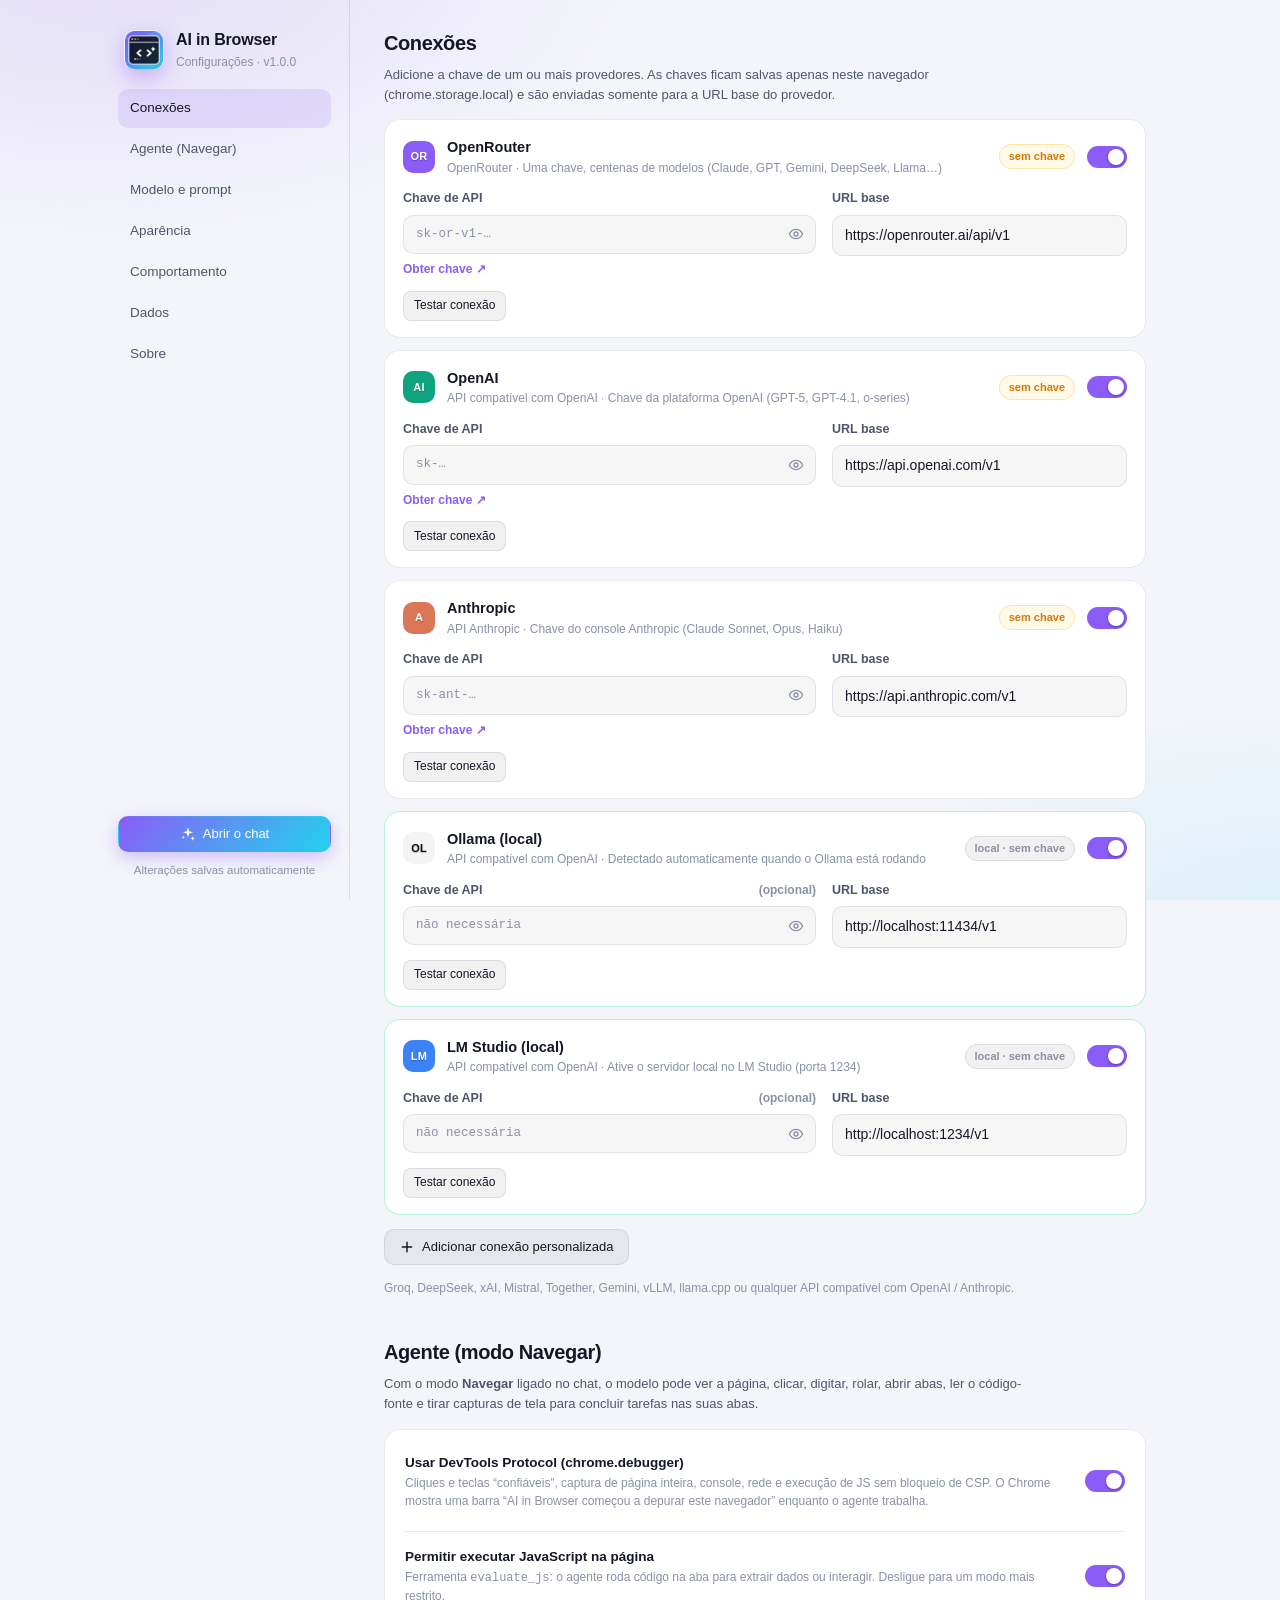
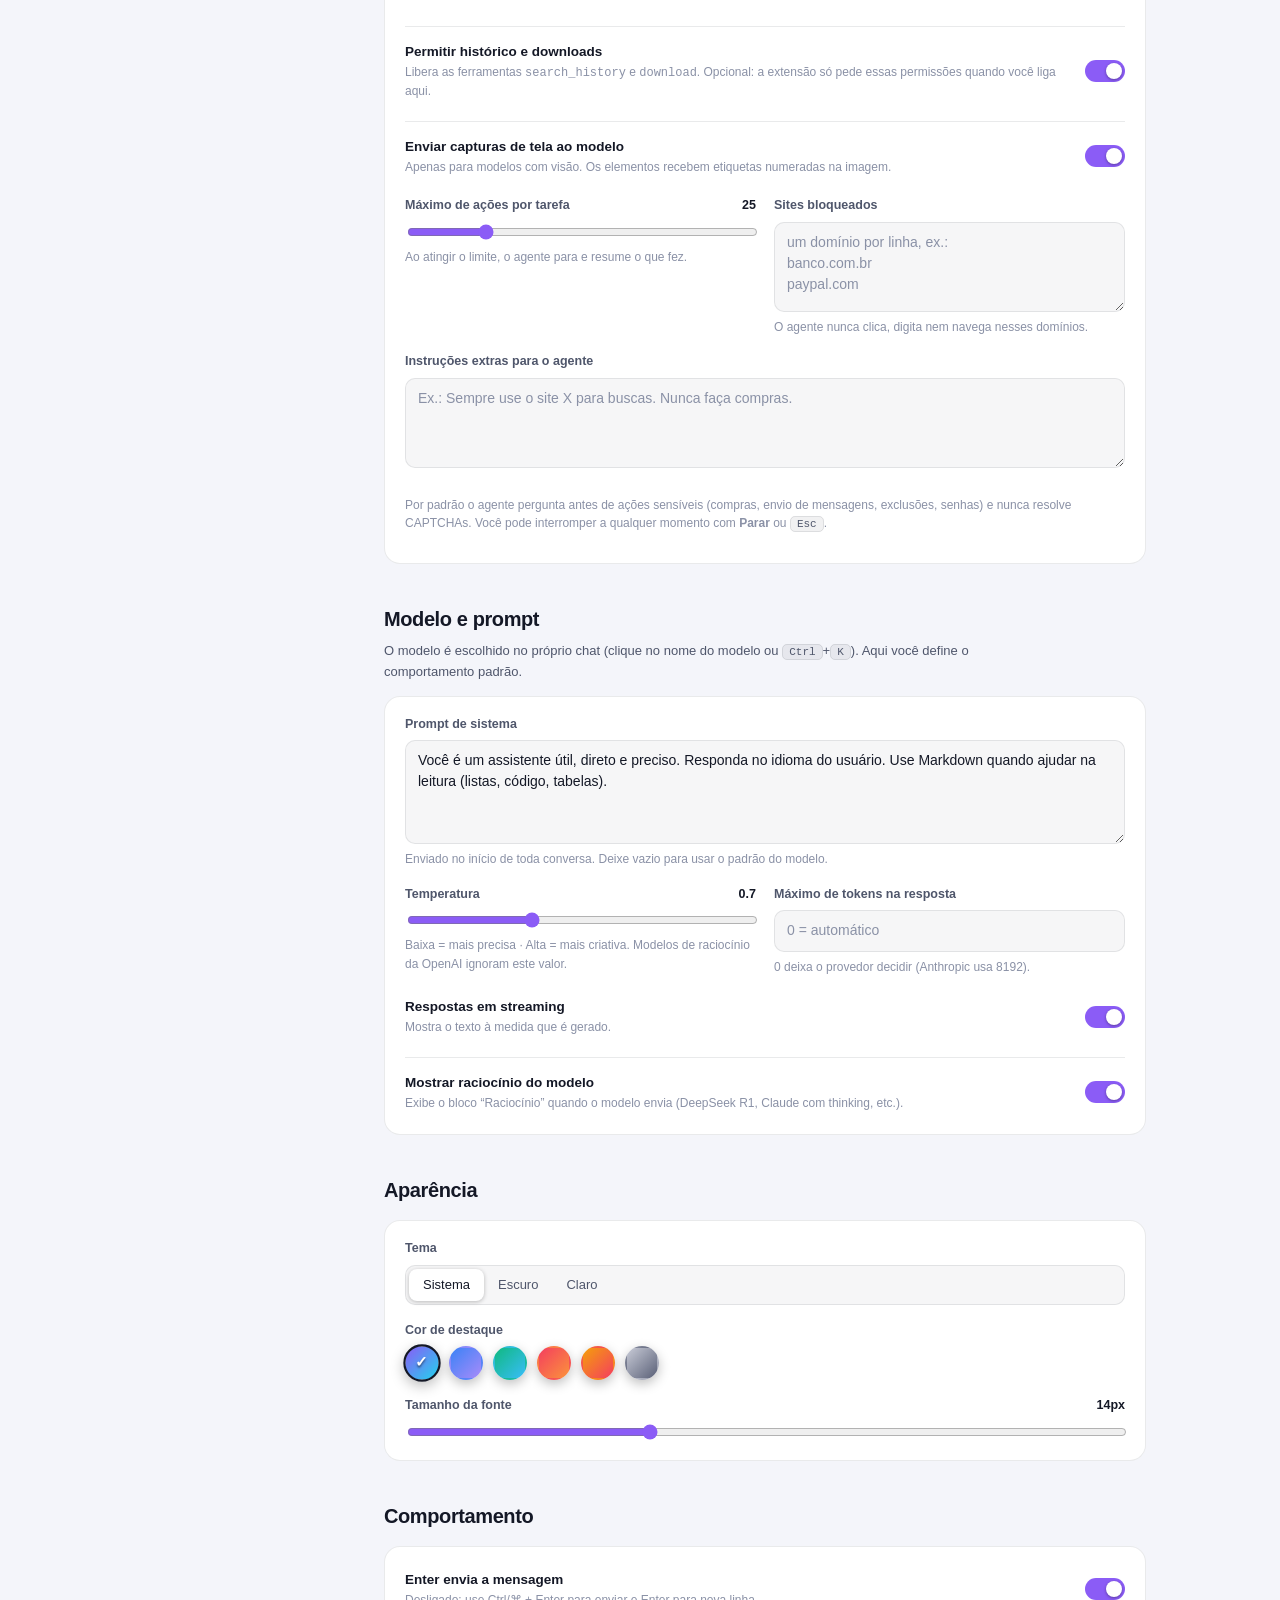
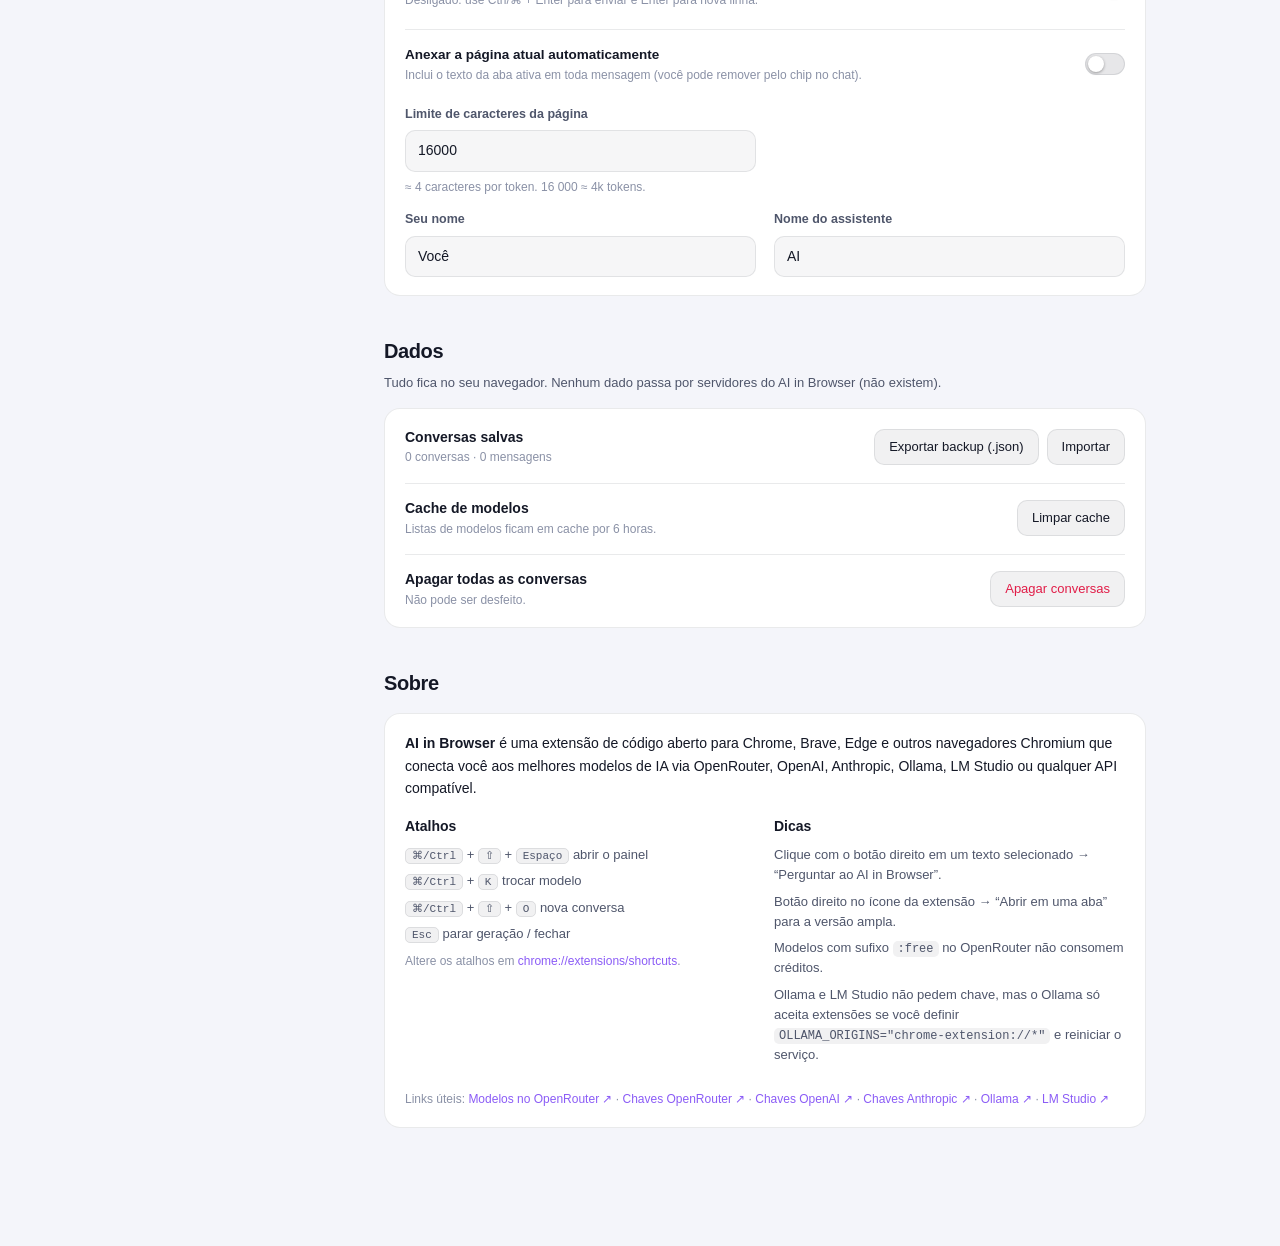
==== options.html @ 96370588 "fix: explicar o 403 de origem do Ollama em vez de culpar a chave de API O Ollama responde 403 a requ" ====
<!doctype html>
<html lang="pt-BR" data-accent="violet">
<head>
  <meta charset="utf-8">
  <meta name="viewport" content="width=device-width, initial-scale=1">
  <title>AI in Browser — Configurações</title>
  <link rel="icon" href="icons/icon32.png">
  <link rel="stylesheet" href="common.css">
  <link rel="stylesheet" href="options.css">
</head>
<body>
  <div class="bg-glow"></div>

  <svg width="0" height="0" style="position:absolute" aria-hidden="true">
    <symbol id="i-eye" viewBox="0 0 24 24" fill="none" stroke="currentColor" stroke-width="2" stroke-linecap="round" stroke-linejoin="round"><path d="M2 12s3.5-7 10-7 10 7 10 7-3.5 7-10 7S2 12 2 12z"/><circle cx="12" cy="12" r="3"/></symbol>
    <symbol id="i-eye-off" viewBox="0 0 24 24" fill="none" stroke="currentColor" stroke-width="2" stroke-linecap="round" stroke-linejoin="round"><path d="M3 3l18 18M10.6 10.6a2 2 0 0 0 2.8 2.8M9.9 4.2A10.5 10.5 0 0 1 12 4c6.5 0 10 8 10 8a17 17 0 0 1-3.2 4.3M6.6 6.6C3.8 8.6 2 12 2 12s3.5 8 10 8c1.6 0 3-.3 4.3-.9"/></symbol>
    <symbol id="i-plus" viewBox="0 0 24 24" fill="none" stroke="currentColor" stroke-width="2.2" stroke-linecap="round"><path d="M12 5v14M5 12h14"/></symbol>
    <symbol id="i-trash" viewBox="0 0 24 24" fill="none" stroke="currentColor" stroke-width="2" stroke-linecap="round" stroke-linejoin="round"><path d="M3 6h18M8 6V4h8v2M6 6l1 14h10l1-14"/></symbol>
    <symbol id="i-check" viewBox="0 0 24 24" fill="none" stroke="currentColor" stroke-width="2.6" stroke-linecap="round" stroke-linejoin="round"><path d="m5 12 5 5L20 7"/></symbol>
    <symbol id="i-external" viewBox="0 0 24 24" fill="none" stroke="currentColor" stroke-width="2" stroke-linecap="round" stroke-linejoin="round"><path d="M14 4h6v6M20 4l-9 9"/><path d="M19 14v5a1 1 0 0 1-1 1H5a1 1 0 0 1-1-1V6a1 1 0 0 1 1-1h5"/></symbol>
    <symbol id="i-sparkle" viewBox="0 0 24 24" fill="currentColor"><path d="M12 2l1.8 5.7L19.5 9.5l-5.7 1.8L12 17l-1.8-5.7L4.5 9.5l5.7-1.8zM19 15l.9 2.6 2.6.9-2.6.9L19 22l-.9-2.6-2.6-.9 2.6-.9zM5 14l.7 2 2 .7-2 .7L5 19.5l-.7-2-2-.7 2-.7z"/></symbol>
  </svg>

  <div class="page">
    <aside class="nav">
      <div class="nav-brand">
        <img src="icons/icon48.png" alt="" class="nav-logo">
        <div>
          <div class="nav-title">AI in Browser</div>
          <div class="nav-sub">Configurações · <span id="version">v1.0.0</span></div>
        </div>
      </div>
      <nav>
        <a href="#connections" class="nav-link active">Conexões</a>
        <a href="#agent" class="nav-link">Agente (Navegar)</a>
        <a href="#model" class="nav-link">Modelo e prompt</a>
        <a href="#appearance" class="nav-link">Aparência</a>
        <a href="#behavior" class="nav-link">Comportamento</a>
        <a href="#data" class="nav-link">Dados</a>
        <a href="#about" class="nav-link">Sobre</a>
      </nav>
      <div class="nav-foot">
        <button id="open-chat" class="btn primary block"><svg><use href="#i-sparkle"/></svg> Abrir o chat</button>
        <div id="save-state" class="save-state">Alterações salvas automaticamente</div>
      </div>
    </aside>

    <main class="content">

      <!-- ===== Conexões ===== -->
      <section id="connections" class="section">
        <div class="section-head">
          <h2>Conexões</h2>
          <p class="muted">Adicione a chave de um ou mais provedores. As chaves ficam salvas apenas neste navegador (chrome.storage.local) e são enviadas somente para a URL base do provedor.</p>
        </div>
        <div id="conn-list" class="conn-list"></div>
        <div class="add-row">
          <button id="add-conn" class="btn"><svg><use href="#i-plus"/></svg> Adicionar conexão personalizada</button>
          <span class="tiny">Groq, DeepSeek, xAI, Mistral, Together, Gemini, vLLM, llama.cpp ou qualquer API compatível com OpenAI / Anthropic.</span>
        </div>

        <div id="add-form" class="card add-form hidden">
          <div class="card-head"><b>Nova conexão</b></div>
          <div class="grid2">
            <label class="field">
              <span>Preset</span>
              <select id="add-preset" class="input"></select>
            </label>
            <label class="field">
              <span>Nome</span>
              <input id="add-name" class="input" placeholder="Ex.: Groq">
            </label>
            <label class="field">
              <span>Formato da API</span>
              <select id="add-type" class="input"></select>
            </label>
            <label class="field">
              <span>URL base</span>
              <input id="add-url" class="input" placeholder="https://api.exemplo.com/v1">
            </label>
            <label class="field span2">
              <span>Chave de API (opcional para servidores locais)</span>
              <input id="add-key" class="input" type="password" placeholder="sk-…" autocomplete="off">
            </label>
          </div>
          <div class="row-end">
            <button id="add-cancel" class="btn ghost">Cancelar</button>
            <button id="add-save" class="btn primary">Adicionar</button>
          </div>
        </div>
      </section>

      <!-- ===== Agente ===== -->
      <section id="agent" class="section">
        <div class="section-head">
          <h2>Agente (modo Navegar)</h2>
          <p class="muted">Com o modo <b>Navegar</b> ligado no chat, o modelo pode ver a página, clicar, digitar, rolar, abrir abas, ler o código-fonte e tirar capturas de tela para concluir tarefas nas suas abas.</p>
        </div>
        <div class="card">
          <div class="toggle-row">
            <div><b>Usar DevTools Protocol (chrome.debugger)</b><div class="tiny">Cliques e teclas “confiáveis”, captura de página inteira, console, rede e execução de JS sem bloqueio de CSP. O Chrome mostra uma barra “AI in Browser começou a depurar este navegador” enquanto o agente trabalha.</div></div>
            <label class="switch"><input id="agent-debugger" type="checkbox"><span class="track"></span></label>
          </div>
          <div class="toggle-row">
            <div><b>Permitir executar JavaScript na página</b><div class="tiny">Ferramenta <code>evaluate_js</code>: o agente roda código na aba para extrair dados ou interagir. Desligue para um modo mais restrito.</div></div>
            <label class="switch"><input id="agent-js" type="checkbox"><span class="track"></span></label>
          </div>
          <div class="toggle-row">
            <div><b>Permitir histórico e downloads</b><div class="tiny">Libera as ferramentas <code>search_history</code> e <code>download</code>. Opcional: a extensão só pede essas permissões quando você liga aqui.</div></div>
            <label class="switch"><input id="agent-extra" type="checkbox"><span class="track"></span></label>
          </div>
          <div class="toggle-row">
            <div><b>Enviar capturas de tela ao modelo</b><div class="tiny">Apenas para modelos com visão. Os elementos recebem etiquetas numeradas na imagem.</div></div>
            <label class="switch"><input id="agent-screenshots" type="checkbox"><span class="track"></span></label>
          </div>
          <div class="grid2">
            <label class="field">
              <span>Máximo de ações por tarefa <b id="steps-val">25</b></span>
              <input id="agent-steps" type="range" min="5" max="100" step="5" value="25">
              <em class="tiny">Ao atingir o limite, o agente para e resume o que fez.</em>
            </label>
            <label class="field">
              <span>Sites bloqueados</span>
              <textarea id="agent-blocked" class="textarea" rows="3" placeholder="um domínio por linha, ex.:&#10;banco.com.br&#10;paypal.com"></textarea>
              <em class="tiny">O agente nunca clica, digita nem navega nesses domínios.</em>
            </label>
          </div>
          <label class="field">
            <span>Instruções extras para o agente</span>
            <textarea id="agent-prompt" class="textarea" rows="3" placeholder="Ex.: Sempre use o site X para buscas. Nunca faça compras."></textarea>
          </label>
          <p class="tiny">Por padrão o agente pergunta antes de ações sensíveis (compras, envio de mensagens, exclusões, senhas) e nunca resolve CAPTCHAs. Você pode interromper a qualquer momento com <b>Parar</b> ou <span class="kbd">Esc</span>.</p>
        </div>
      </section>

      <!-- ===== Modelo e prompt ===== -->
      <section id="model" class="section">
        <div class="section-head">
          <h2>Modelo e prompt</h2>
          <p class="muted">O modelo é escolhido no próprio chat (clique no nome do modelo ou <span class="kbd">Ctrl</span>+<span class="kbd">K</span>). Aqui você define o comportamento padrão.</p>
        </div>
        <div class="card">
          <label class="field">
            <span>Prompt de sistema</span>
            <textarea id="system-prompt" class="textarea" rows="4" placeholder="Instruções gerais para o assistente…"></textarea>
            <em class="tiny">Enviado no início de toda conversa. Deixe vazio para usar o padrão do modelo.</em>
          </label>
          <div class="grid2">
            <label class="field">
              <span>Temperatura <b id="temp-val">0.7</b></span>
              <input id="temperature" type="range" min="0" max="2" step="0.05" value="0.7">
              <em class="tiny">Baixa = mais precisa · Alta = mais criativa. Modelos de raciocínio da OpenAI ignoram este valor.</em>
            </label>
            <label class="field">
              <span>Máximo de tokens na resposta</span>
              <input id="max-tokens" class="input" type="number" min="0" step="256" placeholder="0 = automático">
              <em class="tiny">0 deixa o provedor decidir (Anthropic usa 8192).</em>
            </label>
          </div>
          <div class="toggle-row">
            <div><b>Respostas em streaming</b><div class="tiny">Mostra o texto à medida que é gerado.</div></div>
            <label class="switch"><input id="streaming" type="checkbox"><span class="track"></span></label>
          </div>
          <div class="toggle-row">
            <div><b>Mostrar raciocínio do modelo</b><div class="tiny">Exibe o bloco “Raciocínio” quando o modelo envia (DeepSeek R1, Claude com thinking, etc.).</div></div>
            <label class="switch"><input id="show-reasoning" type="checkbox"><span class="track"></span></label>
          </div>
        </div>
      </section>

      <!-- ===== Aparência ===== -->
      <section id="appearance" class="section">
        <div class="section-head"><h2>Aparência</h2></div>
        <div class="card">
          <div class="field">
            <span>Tema</span>
            <div class="segmented" id="theme-seg">
              <button data-theme="system">Sistema</button>
              <button data-theme="dark">Escuro</button>
              <button data-theme="light">Claro</button>
            </div>
          </div>
          <div class="field">
            <span>Cor de destaque</span>
            <div class="swatches" id="accent-swatches">
              <button data-accent="violet" title="Violeta" style="--sw1:#8b5cf6;--sw2:#22d3ee"></button>
              <button data-accent="blue" title="Azul" style="--sw1:#3b82f6;--sw2:#a78bfa"></button>
              <button data-accent="emerald" title="Esmeralda" style="--sw1:#10b981;--sw2:#38bdf8"></button>
              <button data-accent="rose" title="Rosa" style="--sw1:#f43f5e;--sw2:#fb923c"></button>
              <button data-accent="amber" title="Âmbar" style="--sw1:#f59e0b;--sw2:#f43f5e"></button>
              <button data-accent="mono" title="Mono" style="--sw1:#c7cad6;--sw2:#5b6178"></button>
            </div>
          </div>
          <label class="field">
            <span>Tamanho da fonte <b id="fs-val">14px</b></span>
            <input id="font-size" type="range" min="12" max="18" step="1" value="14">
          </label>
        </div>
      </section>

      <!-- ===== Comportamento ===== -->
      <section id="behavior" class="section">
        <div class="section-head"><h2>Comportamento</h2></div>
        <div class="card">
          <div class="toggle-row">
            <div><b>Enter envia a mensagem</b><div class="tiny">Desligado: use Ctrl/⌘ + Enter para enviar e Enter para nova linha.</div></div>
            <label class="switch"><input id="send-on-enter" type="checkbox"><span class="track"></span></label>
          </div>
          <div class="toggle-row">
            <div><b>Anexar a página atual automaticamente</b><div class="tiny">Inclui o texto da aba ativa em toda mensagem (você pode remover pelo chip no chat).</div></div>
            <label class="switch"><input id="page-default" type="checkbox"><span class="track"></span></label>
          </div>
          <div class="grid2">
            <label class="field">
              <span>Limite de caracteres da página</span>
              <input id="page-chars" class="input" type="number" min="2000" max="200000" step="1000">
              <em class="tiny">≈ 4 caracteres por token. 16 000 ≈ 4k tokens.</em>
            </label>
            <div></div>
            <label class="field">
              <span>Seu nome</span>
              <input id="user-name" class="input" placeholder="Você">
            </label>
            <label class="field">
              <span>Nome do assistente</span>
              <input id="assistant-name" class="input" placeholder="AI">
            </label>
          </div>
        </div>
      </section>

      <!-- ===== Dados ===== -->
      <section id="data" class="section">
        <div class="section-head"><h2>Dados</h2><p class="muted">Tudo fica no seu navegador. Nenhum dado passa por servidores do AI in Browser (não existem).</p></div>
        <div class="card">
          <div class="data-row">
            <div><b>Conversas salvas</b><div class="tiny" id="chat-count">—</div></div>
            <div class="row-end">
              <button id="export-all" class="btn">Exportar backup (.json)</button>
              <button id="import-all" class="btn">Importar</button>
              <input id="import-file" type="file" accept="application/json" class="hidden">
            </div>
          </div>
          <div class="data-row">
            <div><b>Cache de modelos</b><div class="tiny">Listas de modelos ficam em cache por 6 horas.</div></div>
            <button id="clear-cache" class="btn">Limpar cache</button>
          </div>
          <div class="data-row">
            <div><b>Apagar todas as conversas</b><div class="tiny">Não pode ser desfeito.</div></div>
            <button id="clear-chats" class="btn danger">Apagar conversas</button>
          </div>
        </div>
      </section>

      <!-- ===== Sobre ===== -->
      <section id="about" class="section">
        <div class="section-head"><h2>Sobre</h2></div>
        <div class="card about">
          <p><b>AI in Browser</b> é uma extensão de código aberto para Chrome, Brave, Edge e outros navegadores Chromium que conecta você aos melhores modelos de IA via OpenRouter, OpenAI, Anthropic, Ollama, LM Studio ou qualquer API compatível.</p>
          <div class="grid2">
            <div>
              <b>Atalhos</b>
              <ul class="shortcuts">
                <li><span class="kbd">⌘/Ctrl</span> + <span class="kbd">⇧</span> + <span class="kbd">Espaço</span> abrir o painel</li>
                <li><span class="kbd">⌘/Ctrl</span> + <span class="kbd">K</span> trocar modelo</li>
                <li><span class="kbd">⌘/Ctrl</span> + <span class="kbd">⇧</span> + <span class="kbd">O</span> nova conversa</li>
                <li><span class="kbd">Esc</span> parar geração / fechar</li>
              </ul>
              <p class="tiny">Altere os atalhos em <a href="#" id="shortcuts-link">chrome://extensions/shortcuts</a>.</p>
            </div>
            <div>
              <b>Dicas</b>
              <ul class="shortcuts">
                <li>Clique com o botão direito em um texto selecionado → “Perguntar ao AI in Browser”.</li>
                <li>Botão direito no ícone da extensão → “Abrir em uma aba” para a versão ampla.</li>
                <li>Modelos com sufixo <code>:free</code> no OpenRouter não consomem créditos.</li>
                <li>Ollama e LM Studio não pedem chave, mas o Ollama só aceita extensões se você definir <code>OLLAMA_ORIGINS="chrome-extension://*"</code> e reiniciar o serviço.</li>
              </ul>
            </div>
          </div>
          <p class="tiny">Links úteis: <a href="https://openrouter.ai/models" target="_blank" rel="noopener">Modelos no OpenRouter ↗</a> · <a href="https://openrouter.ai/keys" target="_blank" rel="noopener">Chaves OpenRouter ↗</a> · <a href="https://platform.openai.com/api-keys" target="_blank" rel="noopener">Chaves OpenAI ↗</a> · <a href="https://console.anthropic.com/settings/keys" target="_blank" rel="noopener">Chaves Anthropic ↗</a> · <a href="https://ollama.com" target="_blank" rel="noopener">Ollama ↗</a> · <a href="https://lmstudio.ai" target="_blank" rel="noopener">LM Studio ↗</a></p>
        </div>
      </section>
    </main>
  </div>

  <div id="toast" class="toast hidden"></div>
  <script type="module" src="options.js"></script>
</body>
</html>
---- common.css ----
/* AI in Browser — tokens de design e base compartilhada */

:root {
  --font: -apple-system, BlinkMacSystemFont, "Inter", "Segoe UI", Roboto, Helvetica, Arial, sans-serif;
  --mono: ui-monospace, "SF Mono", SFMono-Regular, Menlo, Consolas, "Liberation Mono", monospace;
  --fs: 14px;
  --radius: 14px;
  --radius-sm: 9px;
  --ease: cubic-bezier(.2, .8, .2, 1);

  /* acento (sobrescrito por [data-accent]) */
  --accent: #8b5cf6;
  --accent-2: #22d3ee;
  --accent-rgb: 139, 92, 246;
  --accent-2-rgb: 34, 211, 238;
  --accent-grad: linear-gradient(135deg, var(--accent), var(--accent-2));

  /* tema escuro (padrão) */
  --bg: #0b0d14;
  --bg-2: #10131c;
  --bg-3: #161a26;
  --surface: rgba(255, 255, 255, 0.04);
  --surface-2: rgba(255, 255, 255, 0.07);
  --surface-3: rgba(255, 255, 255, 0.11);
  --border: rgba(255, 255, 255, 0.08);
  --border-2: rgba(255, 255, 255, 0.15);
  --text: #e9ebf3;
  --text-2: #a6abbd;
  --text-3: #6d7389;
  --danger: #fb7185;
  --danger-rgb: 251, 113, 133;
  --success: #34d399;
  --warning: #fbbf24;
  --shadow: 0 12px 40px rgba(0, 0, 0, 0.5), 0 1px 0 rgba(255, 255, 255, 0.04) inset;
  --shadow-sm: 0 4px 16px rgba(0, 0, 0, 0.35);
  --glow-1: rgba(var(--accent-rgb), 0.22);
  --glow-2: rgba(var(--accent-2-rgb), 0.14);
  --code-bg: #0a0c12;
  --user-bubble: linear-gradient(135deg, rgba(var(--accent-rgb), 0.30), rgba(var(--accent-2-rgb), 0.16));
  --user-bubble-border: rgba(var(--accent-rgb), 0.35);
  --scroll: rgba(255, 255, 255, 0.14);
  color-scheme: dark;
}

[data-theme="light"] {
  --bg: #f4f5fa;
  --bg-2: #ffffff;
  --bg-3: #eef0f6;
  --surface: rgba(20, 24, 40, 0.035);
  --surface-2: rgba(20, 24, 40, 0.06);
  --surface-3: rgba(20, 24, 40, 0.10);
  --border: rgba(20, 24, 40, 0.09);
  --border-2: rgba(20, 24, 40, 0.16);
  --text: #141826;
  --text-2: #4f566b;
  --text-3: #8a91a6;
  --danger: #e11d48;
  --danger-rgb: 225, 29, 72;
  --success: #059669;
  --warning: #d97706;
  --shadow: 0 12px 40px rgba(20, 24, 40, 0.14);
  --shadow-sm: 0 4px 16px rgba(20, 24, 40, 0.10);
  --glow-1: rgba(var(--accent-rgb), 0.16);
  --glow-2: rgba(var(--accent-2-rgb), 0.12);
  --code-bg: #1a1d2b;
  --user-bubble: linear-gradient(135deg, rgba(var(--accent-rgb), 0.16), rgba(var(--accent-2-rgb), 0.10));
  --user-bubble-border: rgba(var(--accent-rgb), 0.28);
  --scroll: rgba(20, 24, 40, 0.18);
  color-scheme: light;
}

[data-accent="violet"] { --accent: #8b5cf6; --accent-2: #22d3ee; --accent-rgb: 139, 92, 246; --accent-2-rgb: 34, 211, 238; }
[data-accent="blue"] { --accent: #3b82f6; --accent-2: #a78bfa; --accent-rgb: 59, 130, 246; --accent-2-rgb: 167, 139, 250; }
[data-accent="emerald"] { --accent: #10b981; --accent-2: #38bdf8; --accent-rgb: 16, 185, 129; --accent-2-rgb: 56, 189, 248; }
[data-accent="rose"] { --accent: #f43f5e; --accent-2: #fb923c; --accent-rgb: 244, 63, 94; --accent-2-rgb: 251, 146, 60; }
[data-accent="amber"] { --accent: #f59e0b; --accent-2: #f43f5e; --accent-rgb: 245, 158, 11; --accent-2-rgb: 244, 63, 94; }
[data-accent="mono"] { --accent: #c7cad6; --accent-2: #8b90a5; --accent-rgb: 199, 202, 214; --accent-2-rgb: 139, 144, 165; }
[data-theme="light"][data-accent="mono"] { --accent: #2b3044; --accent-2: #5b6178; --accent-rgb: 43, 48, 68; --accent-2-rgb: 91, 97, 120; }

*, *::before, *::after { box-sizing: border-box; }

html, body {
  margin: 0;
  padding: 0;
  height: 100%;
}

body {
  font-family: var(--font);
  font-size: var(--fs);
  line-height: 1.55;
  color: var(--text);
  background: var(--bg);
  -webkit-font-smoothing: antialiased;
  text-rendering: optimizeLegibility;
  overflow: hidden;
}

/* fundo com brilho suave */
.bg-glow {
  position: fixed;
  inset: 0;
  pointer-events: none;
  z-index: 0;
  background:
    radial-gradient(60% 45% at 8% -5%, var(--glow-1), transparent 70%),
    radial-gradient(50% 40% at 100% 105%, var(--glow-2), transparent 70%);
}

a { color: var(--accent); text-decoration: none; }
a:hover { text-decoration: underline; }

button, input, textarea, select {
  font: inherit;
  color: inherit;
}

button { cursor: pointer; border: 0; background: none; padding: 0; }
button:disabled { cursor: not-allowed; opacity: .55; }

:focus-visible { outline: 2px solid rgba(var(--accent-rgb), .7); outline-offset: 2px; border-radius: 6px; }

::selection { background: rgba(var(--accent-rgb), .35); }

/* scrollbars */
* { scrollbar-width: thin; scrollbar-color: var(--scroll) transparent; }
*::-webkit-scrollbar { width: 8px; height: 8px; }
*::-webkit-scrollbar-thumb { background: var(--scroll); border-radius: 8px; border: 2px solid transparent; background-clip: padding-box; }
*::-webkit-scrollbar-track { background: transparent; }

/* ---- componentes básicos ---- */

.btn {
  display: inline-flex;
  align-items: center;
  justify-content: center;
  gap: 7px;
  height: 36px;
  padding: 0 14px;
  border-radius: 10px;
  background: var(--surface-2);
  border: 1px solid var(--border);
  color: var(--text);
  font-weight: 500;
  font-size: 13px;
  transition: background .15s var(--ease), border-color .15s, transform .1s;
  white-space: nowrap;
}
.btn:hover { background: var(--surface-3); border-color: var(--border-2); }
.btn:active { transform: translateY(1px); }
.btn.primary {
  background: var(--accent-grad);
  border-color: transparent;
  color: #fff;
  box-shadow: 0 6px 18px rgba(var(--accent-rgb), .35);
}
.btn.primary:hover { filter: brightness(1.08); }
.btn.danger { color: var(--danger); }
.btn.danger:hover { background: rgba(var(--danger-rgb), .12); border-color: rgba(var(--danger-rgb), .35); }
.btn.ghost { background: transparent; border-color: transparent; }
.btn.ghost:hover { background: var(--surface-2); }
.btn.sm { height: 30px; padding: 0 10px; font-size: 12px; border-radius: 8px; }
.btn.block { width: 100%; }

.icon-btn {
  display: inline-flex;
  align-items: center;
  justify-content: center;
  width: 34px;
  height: 34px;
  border-radius: 9px;
  color: var(--text-2);
  transition: background .15s, color .15s;
  flex: none;
}
.icon-btn:hover { background: var(--surface-2); color: var(--text); }
.icon-btn svg { width: 18px; height: 18px; }

.input, .textarea, select.input {
  width: 100%;
  background: var(--surface);
  border: 1px solid var(--border);
  border-radius: 10px;
  padding: 9px 12px;
  color: var(--text);
  outline: none;
  transition: border-color .15s, box-shadow .15s, background .15s;
}
.input::placeholder, .textarea::placeholder { color: var(--text-3); }
.input:focus, .textarea:focus, select.input:focus {
  border-color: rgba(var(--accent-rgb), .6);
  box-shadow: 0 0 0 3px rgba(var(--accent-rgb), .18);
  background: var(--surface-2);
}
.textarea { resize: vertical; min-height: 90px; font-family: var(--font); line-height: 1.5; }
select.input { appearance: none; -webkit-appearance: none; padding-right: 34px;
  background-image: url("data:image/svg+xml,%3Csvg xmlns='http://www.w3.org/2000/svg' width='12' height='12' viewBox='0 0 24 24' fill='none' stroke='%23888' stroke-width='2.5' stroke-linecap='round' stroke-linejoin='round'%3E%3Cpath d='m6 9 6 6 6-6'/%3E%3C/svg%3E");
  background-repeat: no-repeat; background-position: right 12px center; }
select.input option { background: var(--bg-2); color: var(--text); }

.badge {
  display: inline-flex;
  align-items: center;
  justify-content: center;
  width: 22px;
  height: 22px;
  border-radius: 7px;
  font-size: 9.5px;
  font-weight: 800;
  letter-spacing: .02em;
  color: #fff;
  flex: none;
  text-shadow: 0 1px 1px rgba(0,0,0,.25);
}

.chip {
  display: inline-flex;
  align-items: center;
  gap: 6px;
  height: 26px;
  padding: 0 10px;
  border-radius: 999px;
  font-size: 12px;
  background: var(--surface-2);
  border: 1px solid var(--border);
  color: var(--text-2);
  white-space: nowrap;
  transition: background .15s, color .15s, border-color .15s;
}
.chip:hover { background: var(--surface-3); color: var(--text); }
.chip.active { background: rgba(var(--accent-rgb), .18); border-color: rgba(var(--accent-rgb), .45); color: var(--text); }

.switch { position: relative; display: inline-block; width: 40px; height: 22px; flex: none; }
.switch input { opacity: 0; width: 0; height: 0; position: absolute; }
.switch .track {
  position: absolute; inset: 0; border-radius: 999px; background: var(--surface-3); border: 1px solid var(--border);
  transition: background .2s;
}
.switch .track::after {
  content: ""; position: absolute; top: 2px; left: 2px; width: 16px; height: 16px; border-radius: 50%;
  background: #fff; box-shadow: 0 1px 3px rgba(0,0,0,.35); transition: transform .2s var(--ease);
}
.switch input:checked + .track { background: var(--accent); border-color: transparent; }
.switch input:checked + .track::after { transform: translateX(18px); }
.switch input:focus-visible + .track { outline: 2px solid rgba(var(--accent-rgb), .7); outline-offset: 2px; }

.kbd {
  font-family: var(--mono);
  font-size: 11px;
  padding: 1px 6px;
  border-radius: 5px;
  background: var(--surface-2);
  border: 1px solid var(--border);
  color: var(--text-2);
}

.muted { color: var(--text-2); }
.tiny { font-size: 12px; color: var(--text-3); }

.spinner {
  width: 16px; height: 16px; border-radius: 50%;
  border: 2px solid var(--border-2); border-top-color: var(--accent);
  animation: spin .8s linear infinite; flex: none;
}
@keyframes spin { to { transform: rotate(360deg); } }

/* ---- Markdown renderizado ---- */

.md { word-wrap: break-word; overflow-wrap: anywhere; }
.md > :first-child { margin-top: 0; }
.md > :last-child { margin-bottom: 0; }
.md p { margin: 0 0 .75em; }
.md h1, .md h2, .md h3, .md h4, .md h5, .md h6 { margin: 1.1em 0 .5em; line-height: 1.3; font-weight: 700; letter-spacing: -.01em; }
.md h1 { font-size: 1.35em; }
.md h2 { font-size: 1.22em; }
.md h3 { font-size: 1.1em; }
.md h4, .md h5, .md h6 { font-size: 1em; }
.md ul, .md ol { margin: 0 0 .75em; padding-left: 1.4em; }
.md li { margin: .2em 0; }
.md li > ul, .md li > ol { margin: .2em 0 0; }
.md li.task { list-style: none; margin-left: -1.2em; }
.md li.task input { margin-right: .4em; accent-color: var(--accent); vertical-align: -1px; }
.md blockquote {
  margin: 0 0 .75em; padding: .4em 0 .4em 1em;
  border-left: 3px solid rgba(var(--accent-rgb), .6);
  color: var(--text-2);
}
.md hr { border: 0; border-top: 1px solid var(--border-2); margin: 1em 0; }
.md code {
  font-family: var(--mono);
  font-size: .9em;
  background: var(--surface-2);
  border: 1px solid var(--border);
  padding: .1em .4em;
  border-radius: 6px;
}
.md img { max-width: 100%; border-radius: 10px; margin: .3em 0; }
.md a { text-decoration: underline; text-decoration-color: rgba(var(--accent-rgb), .45); text-underline-offset: 2px; }
.md .table-wrap { overflow-x: auto; margin: 0 0 .75em; border: 1px solid var(--border); border-radius: 10px; }
.md table { border-collapse: collapse; width: 100%; font-size: .94em; }
.md th, .md td { padding: 7px 11px; border-bottom: 1px solid var(--border); text-align: left; vertical-align: top; }
.md th { background: var(--surface-2); font-weight: 600; white-space: nowrap; }
.md tr:last-child td { border-bottom: 0; }

.codeblock {
  margin: .6em 0 .9em;
  border-radius: 12px;
  overflow: hidden;
  border: 1px solid rgba(255,255,255,.08);
  background: var(--code-bg);
  color: #e6e8f0;
}
.codeblock-head {
  display: flex; align-items: center; justify-content: space-between;
  padding: 6px 8px 6px 12px;
  font-size: 11px; letter-spacing: .04em; text-transform: uppercase;
  color: #8f95ad; background: rgba(255,255,255,.04); border-bottom: 1px solid rgba(255,255,255,.06);
}
.codeblock-head .copy-code {
  font-size: 11px; text-transform: none; letter-spacing: 0;
  color: #c3c7d6; padding: 3px 9px; border-radius: 6px; background: rgba(255,255,255,.07);
  transition: background .15s;
}
.codeblock-head .copy-code:hover { background: rgba(255,255,255,.14); color: #fff; }
.codeblock-head .copy-code.done { color: #34d399; }
.codeblock pre { margin: 0; padding: 12px 14px; overflow-x: auto; font-family: var(--mono); font-size: 12.5px; line-height: 1.55; }
.codeblock code { background: none; border: 0; padding: 0; font-size: inherit; color: inherit; }

.tok-k { color: #c792ea; }
.tok-s { color: #a5e07a; }
.tok-c { color: #6b7394; font-style: italic; }
.tok-n { color: #f78c6c; }
.tok-f { color: #82aaff; }
.tok-t { color: #ff8b8b; }
.tok-ty { color: #ffcb6b; }
.tok-p { color: #9aa0b8; }

/* utilidades */
.hidden { display: none !important; }
.sr-only { position: absolute; width: 1px; height: 1px; overflow: hidden; clip: rect(0 0 0 0); }
---- options.css ----
/* AI in Browser — página de configurações */

body { overflow: auto; }

.page {
  position: relative; z-index: 1;
  display: grid;
  grid-template-columns: 250px 1fr;
  max-width: 1080px;
  margin: 0 auto;
  min-height: 100vh;
}

.nav {
  position: sticky; top: 0; height: 100vh;
  padding: 28px 18px 20px;
  display: flex; flex-direction: column; gap: 18px;
  border-right: 1px solid var(--border);
}
.nav-brand { display: flex; align-items: center; gap: 12px; padding: 0 6px; }
.nav-logo { width: 40px; height: 40px; border-radius: 12px; box-shadow: 0 8px 22px rgba(var(--accent-rgb), .4); }
.nav-title { font-weight: 700; font-size: 16px; letter-spacing: -.01em; }
.nav-sub { font-size: 12px; color: var(--text-3); }
.nav nav { display: flex; flex-direction: column; gap: 2px; }
.nav-link {
  display: block; padding: 9px 12px; border-radius: 10px;
  color: var(--text-2); font-weight: 500; font-size: 13.5px;
  transition: background .15s, color .15s;
}
.nav-link:hover { background: var(--surface-2); color: var(--text); text-decoration: none; }
.nav-link.active { background: rgba(var(--accent-rgb), .14); color: var(--text); }
.nav-foot { margin-top: auto; display: flex; flex-direction: column; gap: 10px; }
.nav-foot .btn svg { width: 16px; height: 16px; }
.save-state { font-size: 11.5px; color: var(--text-3); text-align: center; transition: color .2s; }
.save-state.saved { color: var(--success); }

.content { padding: 28px 34px 80px; min-width: 0; }
.section { margin-bottom: 40px; scroll-margin-top: 20px; }
.section-head { margin-bottom: 14px; }
.section-head h2 { margin: 0 0 6px; font-size: 20px; letter-spacing: -.02em; }
.section-head p { margin: 0; font-size: 13px; max-width: 640px; }

.card {
  background: var(--bg-2);
  border: 1px solid var(--border);
  border-radius: 16px;
  padding: 18px 20px;
  display: flex; flex-direction: column; gap: 16px;
  box-shadow: 0 1px 0 rgba(255,255,255,.03) inset;
}
.card-head { display: flex; align-items: center; gap: 10px; }

.field { display: flex; flex-direction: column; gap: 6px; }
.field > span { font-size: 12.5px; font-weight: 600; color: var(--text-2); display: flex; justify-content: space-between; }
.field > span b { color: var(--text); font-weight: 600; font-variant-numeric: tabular-nums; }
.field em { font-style: normal; }
.grid2 { display: grid; grid-template-columns: 1fr 1fr; gap: 14px 18px; }
.span2 { grid-column: 1 / -1; }
.row-end { display: flex; justify-content: flex-end; gap: 8px; flex-wrap: wrap; }
.toggle-row { display: flex; align-items: center; justify-content: space-between; gap: 16px; padding: 4px 0; }
.toggle-row + .toggle-row { border-top: 1px solid var(--border); padding-top: 14px; }
.toggle-row b { font-size: 13.5px; }
.data-row { display: flex; align-items: center; justify-content: space-between; gap: 16px; flex-wrap: wrap; }
.data-row + .data-row { border-top: 1px solid var(--border); padding-top: 14px; }

input[type="range"] { width: 100%; accent-color: var(--accent); }

.segmented { display: inline-flex; padding: 3px; border-radius: 10px; background: var(--surface); border: 1px solid var(--border); }
.segmented button { padding: 6px 14px; border-radius: 8px; font-size: 13px; color: var(--text-2); font-weight: 500; transition: background .15s, color .15s; }
.segmented button.active { background: var(--bg-3); color: var(--text); box-shadow: 0 1px 4px rgba(0,0,0,.25); }
[data-theme="light"] .segmented button.active { background: #fff; }

.swatches { display: flex; gap: 10px; }
.swatches button {
  width: 34px; height: 34px; border-radius: 50%;
  background: linear-gradient(135deg, var(--sw1), var(--sw2));
  border: 2px solid transparent; box-shadow: 0 4px 12px rgba(0,0,0,.25);
  transition: transform .15s var(--ease), border-color .15s;
  position: relative;
}
.swatches button:hover { transform: scale(1.08); }
.swatches button.active { border-color: var(--text); transform: scale(1.1); }
.swatches button.active::after { content: "✓"; position: absolute; inset: 0; display: grid; place-items: center; color: #fff; font-weight: 800; font-size: 14px; text-shadow: 0 1px 2px rgba(0,0,0,.5); }

/* ---- conexões ---- */
.conn-list { display: flex; flex-direction: column; gap: 12px; margin-bottom: 14px; }
.conn {
  background: var(--bg-2);
  border: 1px solid var(--border);
  border-radius: 16px;
  padding: 16px 18px;
  display: flex; flex-direction: column; gap: 12px;
  transition: border-color .2s;
}
.conn.ok { border-color: rgba(52,211,153,.35); }
.conn-head { display: flex; align-items: center; gap: 12px; }
.conn-head .badge { width: 32px; height: 32px; border-radius: 10px; font-size: 11px; }
.conn-title { flex: 1; min-width: 0; }
.conn-title b { font-size: 14.5px; display: block; }
.conn-title .tiny { display: block; white-space: nowrap; overflow: hidden; text-overflow: ellipsis; }
.pill {
  display: inline-flex; align-items: center; gap: 5px;
  font-size: 11px; font-weight: 600; padding: 3px 9px; border-radius: 999px;
  background: var(--surface-2); color: var(--text-3); border: 1px solid var(--border); white-space: nowrap;
}
.pill.ok { color: var(--success); border-color: rgba(52,211,153,.35); background: rgba(52,211,153,.1); }
.pill.err { color: var(--danger); border-color: rgba(var(--danger-rgb), .35); background: rgba(var(--danger-rgb), .1); }
.pill.warn { color: var(--warning); border-color: rgba(251,191,36,.35); background: rgba(251,191,36,.1); }
.conn-body { display: grid; grid-template-columns: 1.4fr 1fr; gap: 12px 16px; }
.key-wrap { position: relative; }
.key-wrap .input { padding-right: 40px; font-family: var(--mono); font-size: 12.5px; }
.key-wrap .eye { position: absolute; right: 6px; top: 50%; transform: translateY(-50%); width: 28px; height: 28px; border-radius: 7px; display: grid; place-items: center; color: var(--text-3); }
.key-wrap .eye:hover { background: var(--surface-2); color: var(--text); }
.key-wrap .eye svg { width: 16px; height: 16px; }
.conn-foot { display: flex; align-items: center; gap: 10px; flex-wrap: wrap; }
.conn-foot .status { flex: 1; min-width: 0; font-size: 12.5px; color: var(--text-2); }
.conn-foot .status.ok { color: var(--success); }
.conn-foot .status.err { color: var(--danger); }
.conn-foot .btn svg { width: 15px; height: 15px; }
.conn .link-row { font-size: 12px; }

.add-row { display: flex; align-items: center; gap: 14px; flex-wrap: wrap; }
.add-row .btn svg { width: 16px; height: 16px; }
.add-form { margin-top: 14px; }

.about p { margin: 0; line-height: 1.6; }
.shortcuts { margin: 8px 0 8px; padding-left: 0; list-style: none; display: flex; flex-direction: column; gap: 6px; font-size: 13px; color: var(--text-2); }
.about code { font-family: var(--mono); font-size: 12px; background: var(--surface-2); padding: 1px 5px; border-radius: 5px; }

.toast {
  position: fixed; left: 50%; bottom: 28px; transform: translateX(-50%);
  z-index: 60; padding: 10px 16px; border-radius: 12px;
  background: var(--bg-3); border: 1px solid var(--border-2); color: var(--text);
  font-size: 13px; box-shadow: var(--shadow-sm);
  animation: toast-in .25s var(--ease);
}
.toast.err { border-color: rgba(var(--danger-rgb), .5); color: var(--danger); }
.toast.ok { border-color: rgba(52,211,153,.5); }
@keyframes toast-in { from { opacity: 0; transform: translate(-50%, 8px); } to { opacity: 1; transform: translate(-50%, 0); } }

@media (max-width: 820px) {
  .page { grid-template-columns: 1fr; }
  .nav { position: static; height: auto; border-right: 0; border-bottom: 1px solid var(--border); padding: 20px 18px 14px; }
  .nav nav { flex-direction: row; flex-wrap: wrap; }
  .nav-foot { margin-top: 4px; }
  .content { padding: 22px 18px 60px; }
  .grid2, .conn-body { grid-template-columns: 1fr; }
}
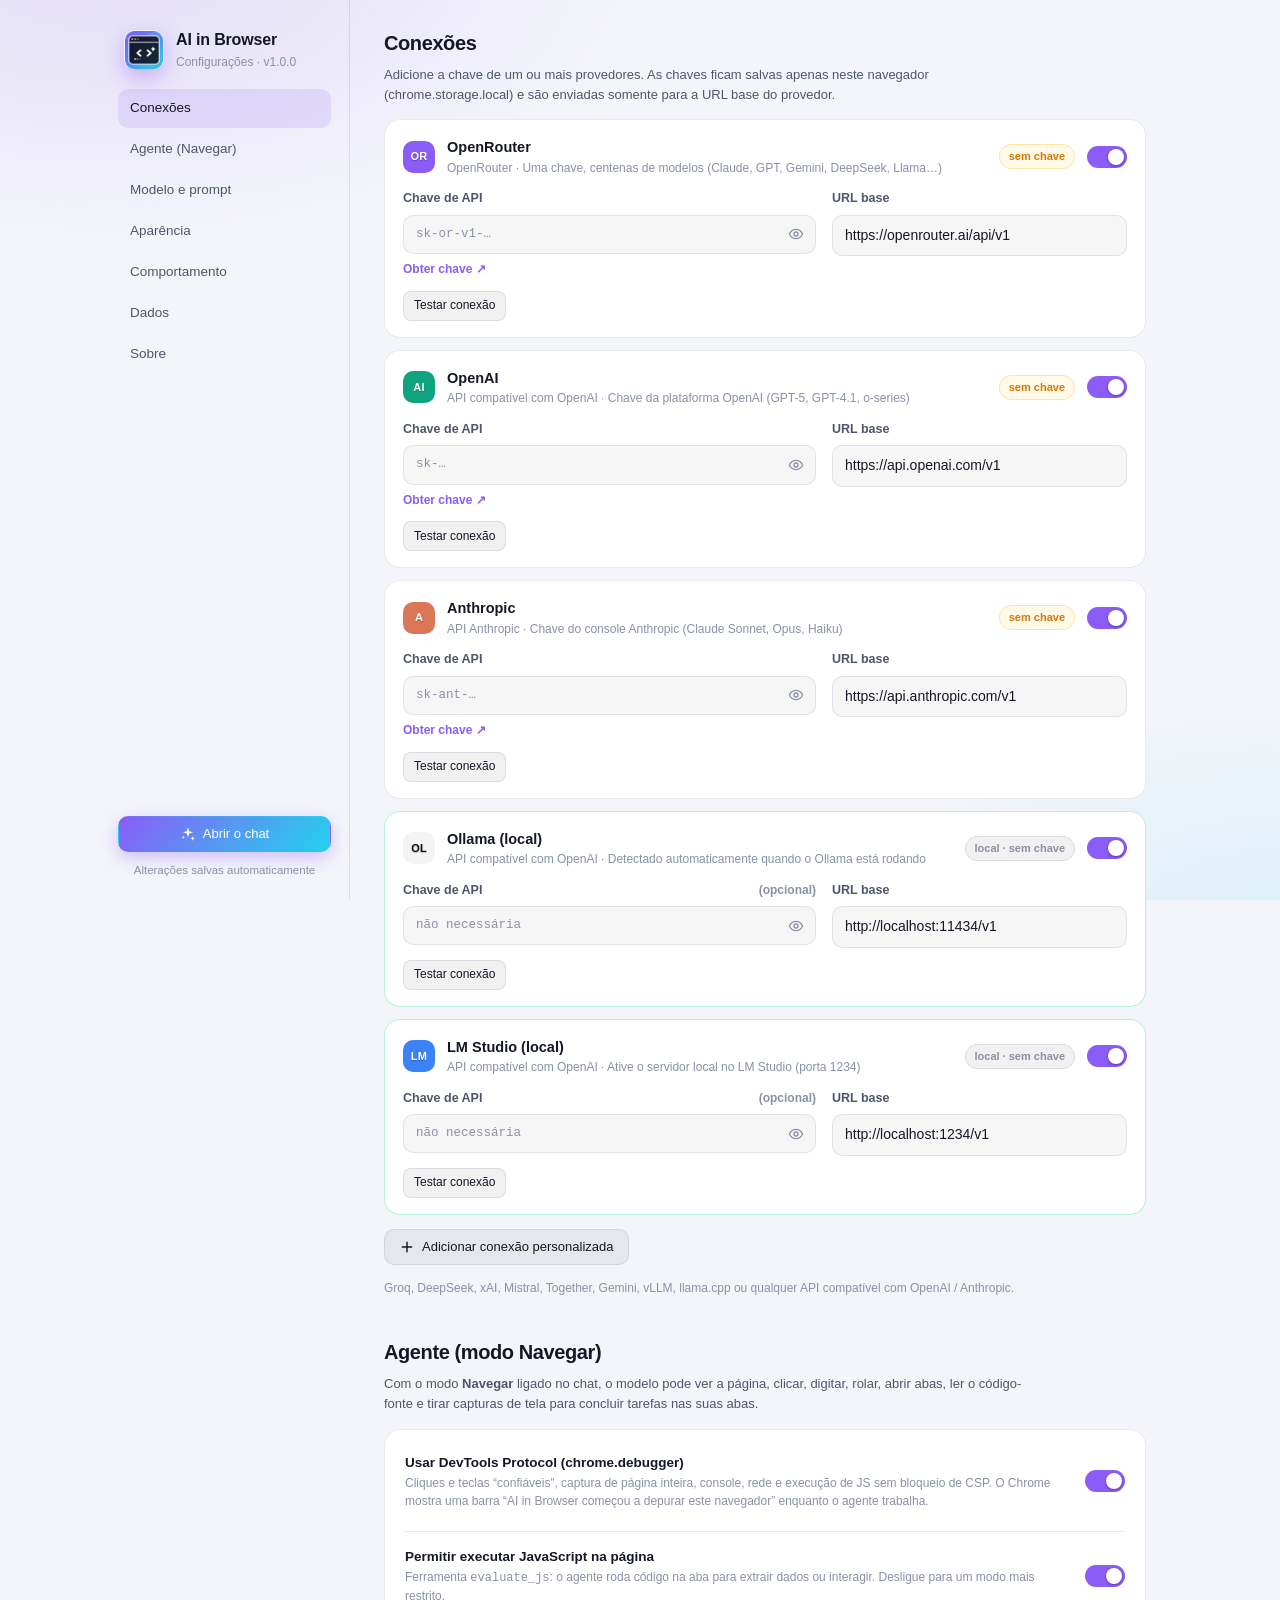
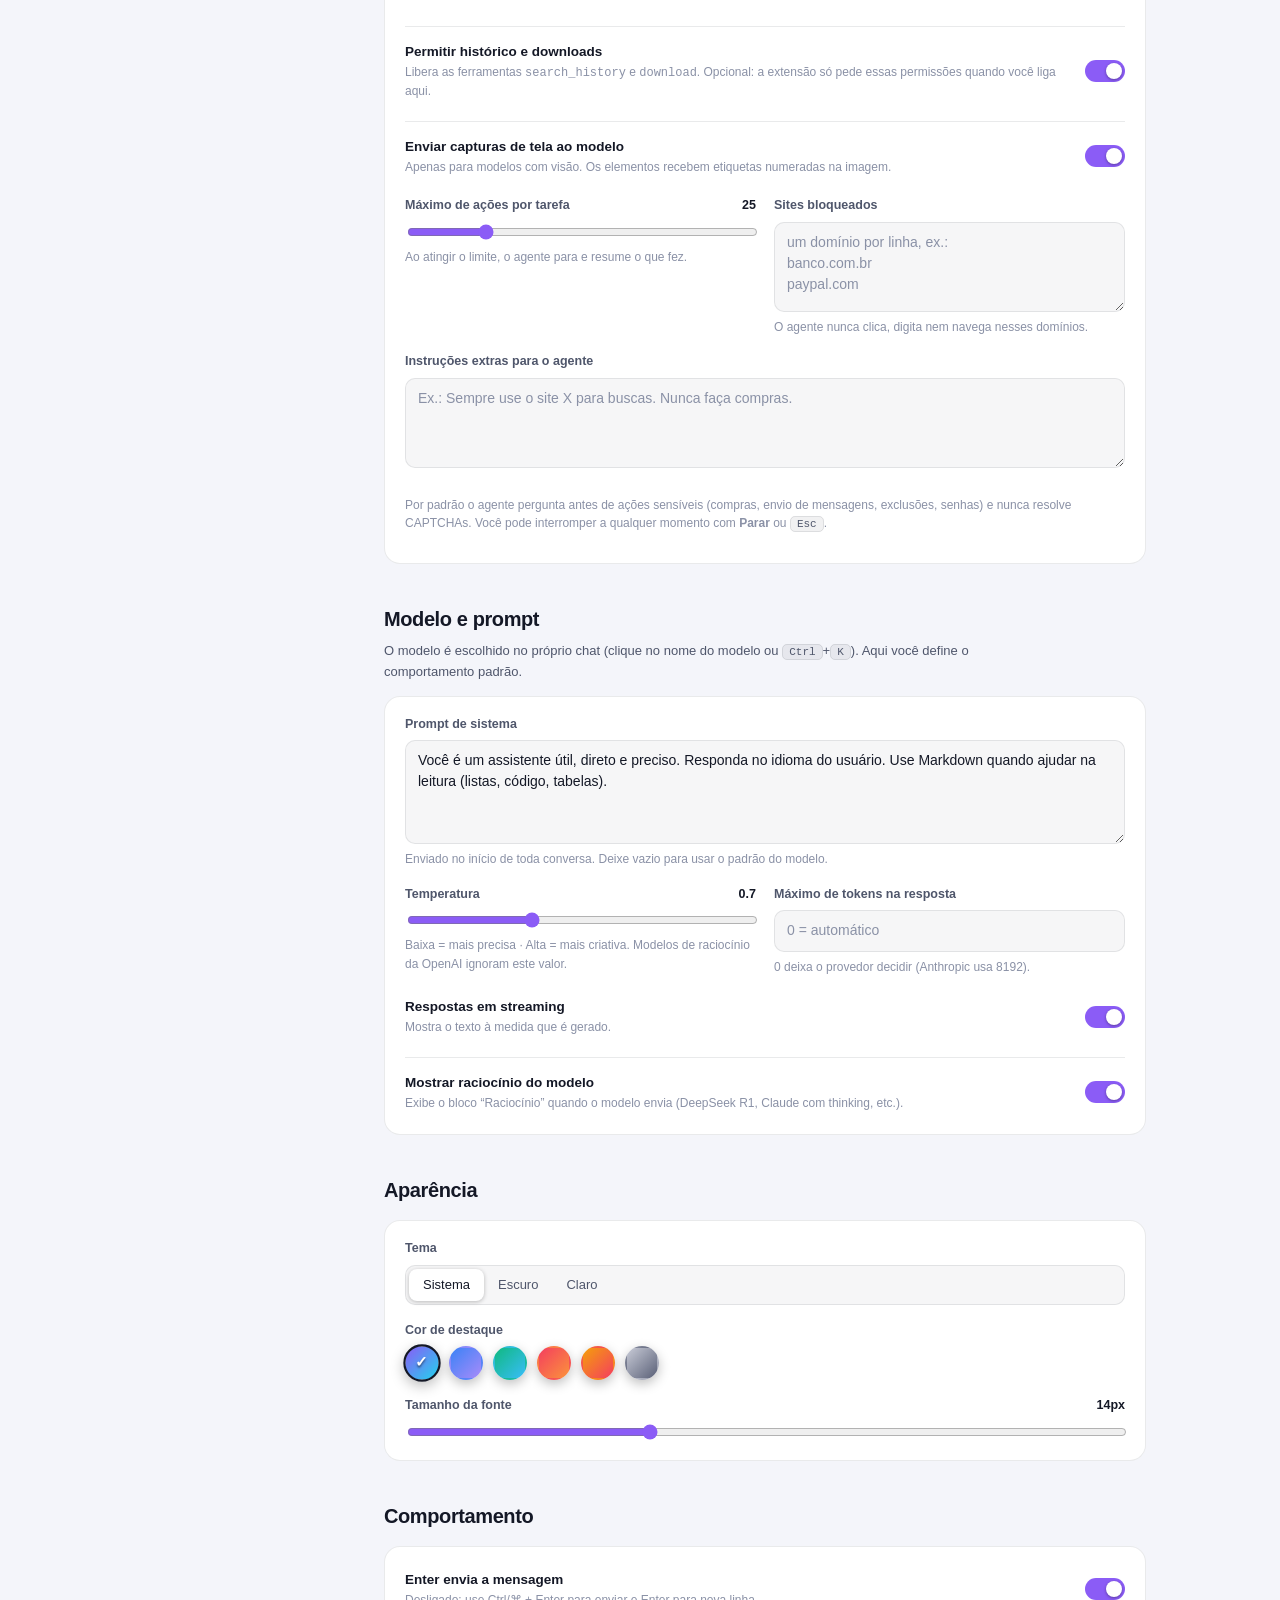
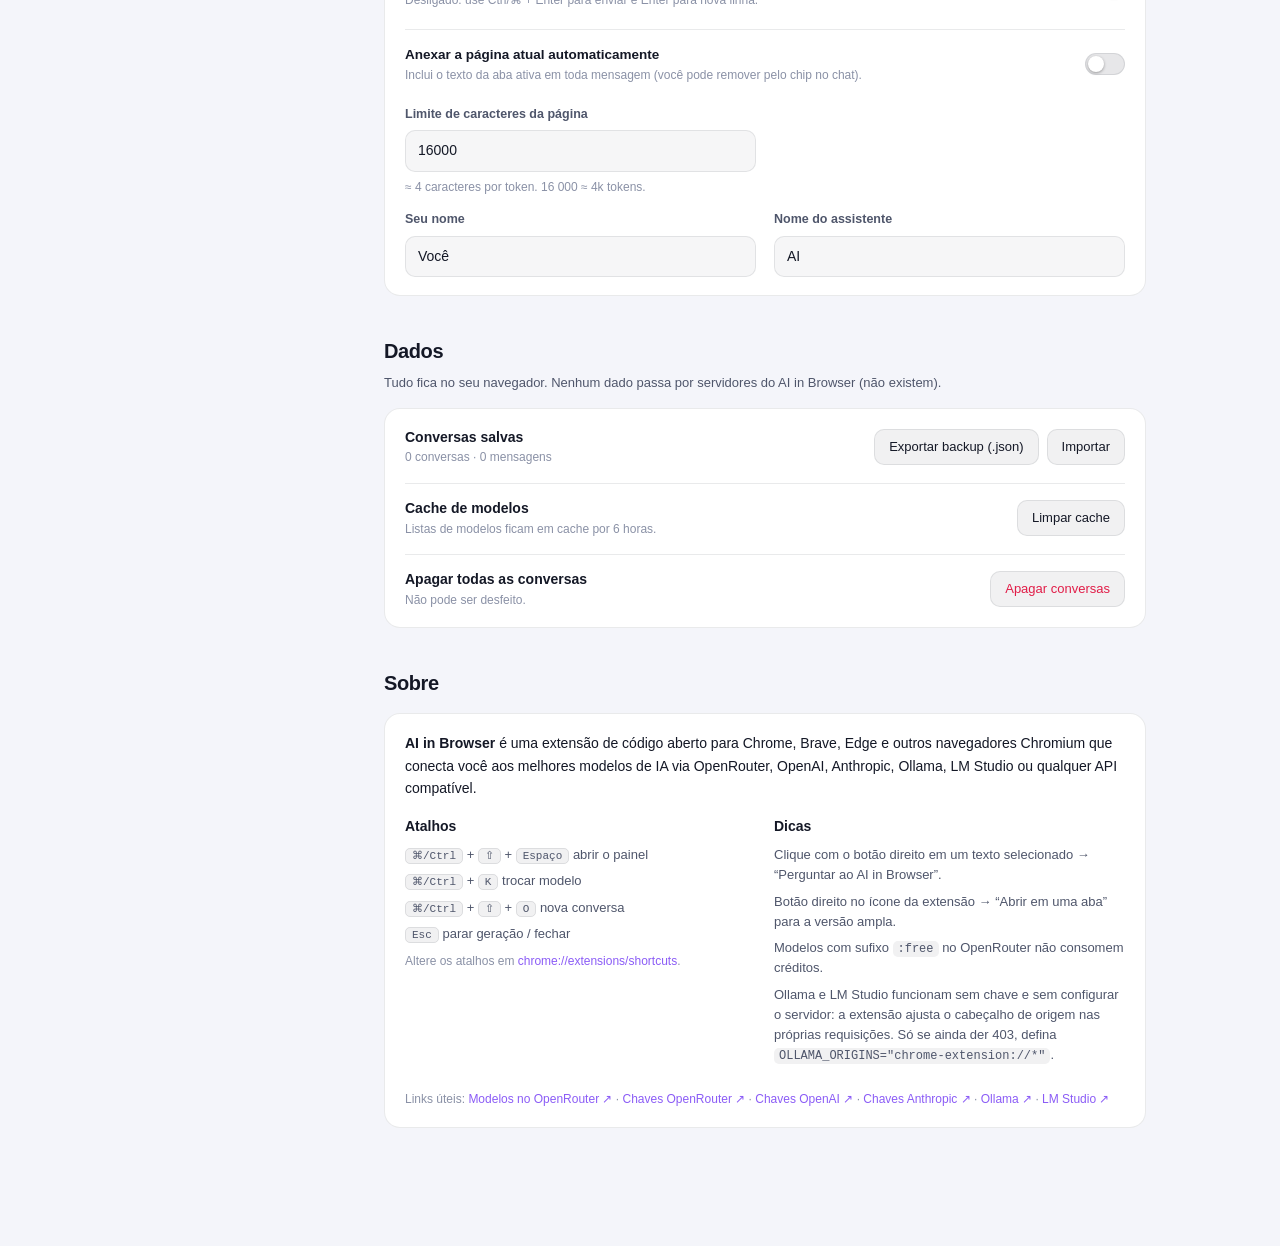
==== commit 099579ac: "feat: Ollama sem configuração — remover Origin nas requisições da própria extensão O Chrome envia Or" ====
--- a/options.html
+++ b/options.html
@@ -274,7 +274,7 @@
                 <li>Clique com o botão direito em um texto selecionado → “Perguntar ao AI in Browser”.</li>
                 <li>Botão direito no ícone da extensão → “Abrir em uma aba” para a versão ampla.</li>
                 <li>Modelos com sufixo <code>:free</code> no OpenRouter não consomem créditos.</li>
-                <li>Ollama e LM Studio não pedem chave, mas o Ollama só aceita extensões se você definir <code>OLLAMA_ORIGINS="chrome-extension://*"</code> e reiniciar o serviço.</li>
+                <li>Ollama e LM Studio funcionam sem chave e sem configurar o servidor: a extensão ajusta o cabeçalho de origem nas próprias requisições. Só se ainda der 403, defina <code>OLLAMA_ORIGINS="chrome-extension://*"</code>.</li>
               </ul>
             </div>
           </div>
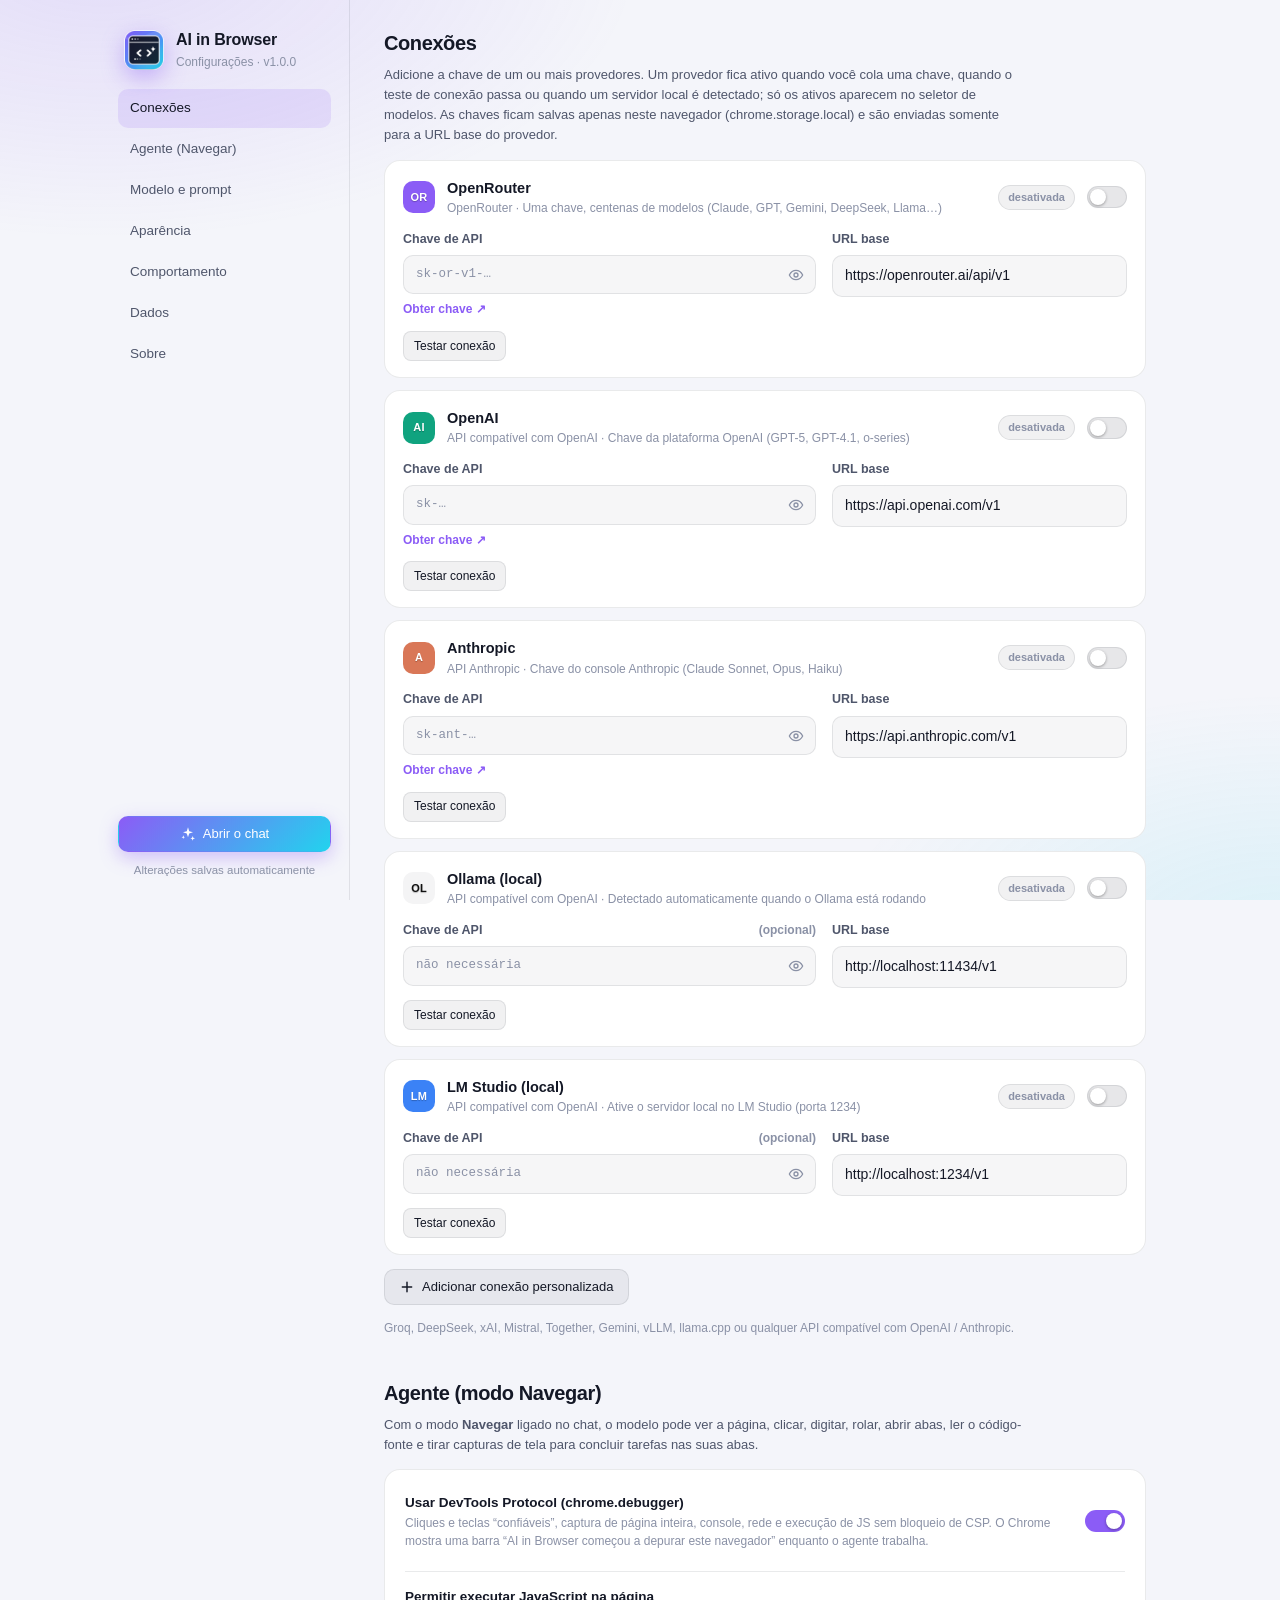
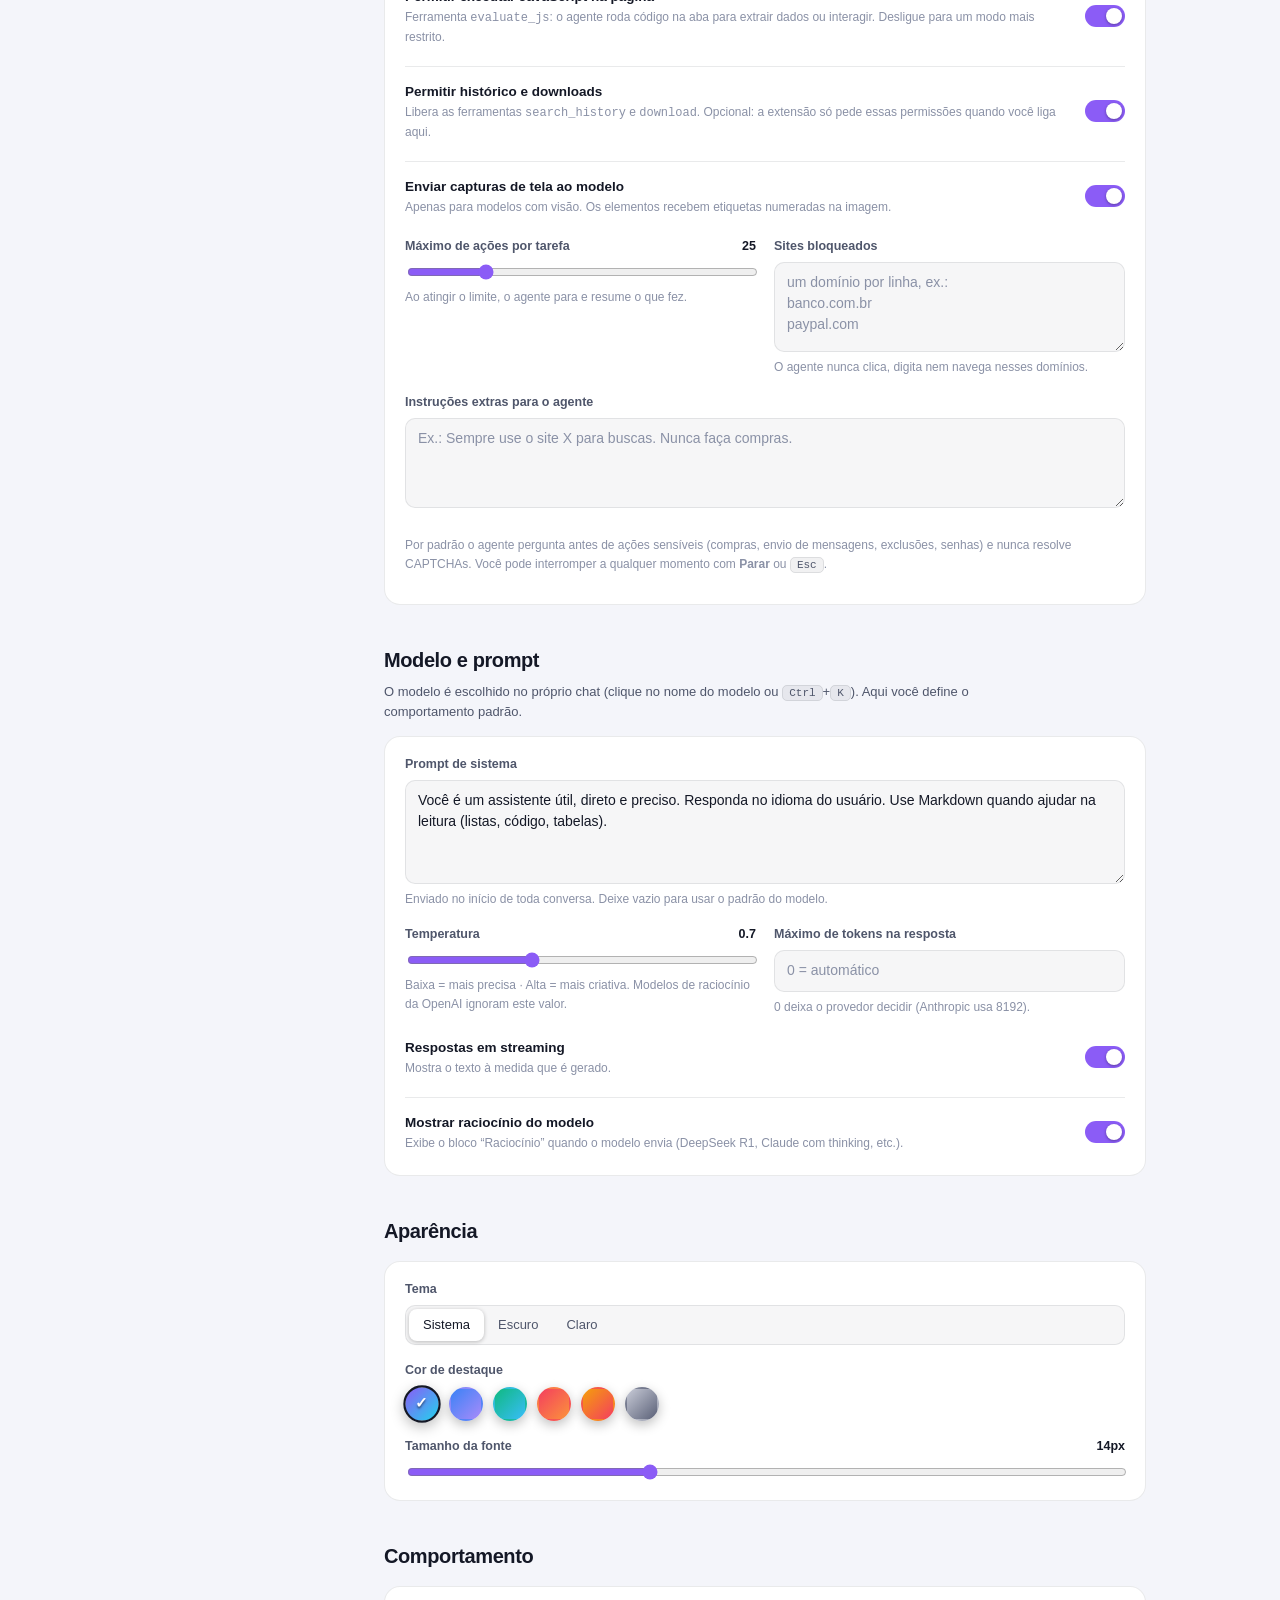
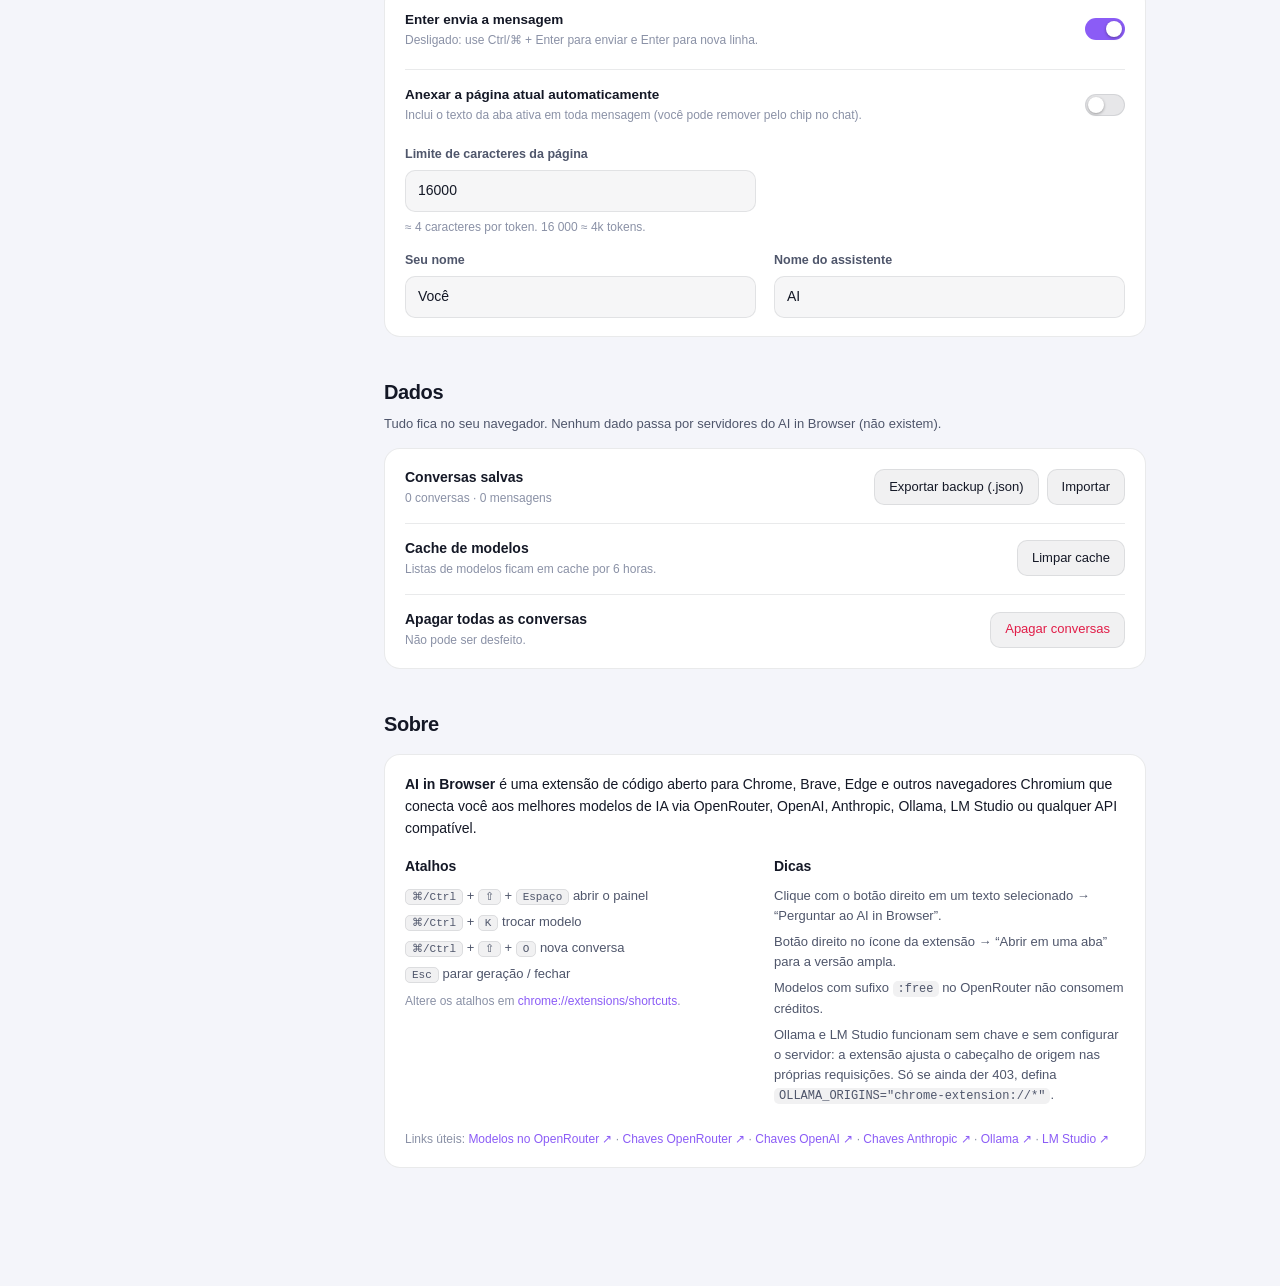
==== commit bfb2b37e: "fix: provedores começam desativados e a borda reflete o último teste real Antes todos os provedores " ====
--- a/options.html
+++ b/options.html
@@ -51,7 +51,7 @@
       <section id="connections" class="section">
         <div class="section-head">
           <h2>Conexões</h2>
-          <p class="muted">Adicione a chave de um ou mais provedores. As chaves ficam salvas apenas neste navegador (chrome.storage.local) e são enviadas somente para a URL base do provedor.</p>
+          <p class="muted">Adicione a chave de um ou mais provedores. Um provedor fica ativo quando você cola uma chave, quando o teste de conexão passa ou quando um servidor local é detectado; só os ativos aparecem no seletor de modelos. As chaves ficam salvas apenas neste navegador (chrome.storage.local) e são enviadas somente para a URL base do provedor.</p>
         </div>
         <div id="conn-list" class="conn-list"></div>
         <div class="add-row">
--- a/options.css
+++ b/options.css
@@ -93,6 +93,7 @@
   transition: border-color .2s;
 }
 .conn.ok { border-color: rgba(52,211,153,.35); }
+.conn.err { border-color: rgba(var(--danger-rgb), .35); }
 .conn-head { display: flex; align-items: center; gap: 12px; }
 .conn-head .badge { width: 32px; height: 32px; border-radius: 10px; font-size: 11px; }
 .conn-title { flex: 1; min-width: 0; }
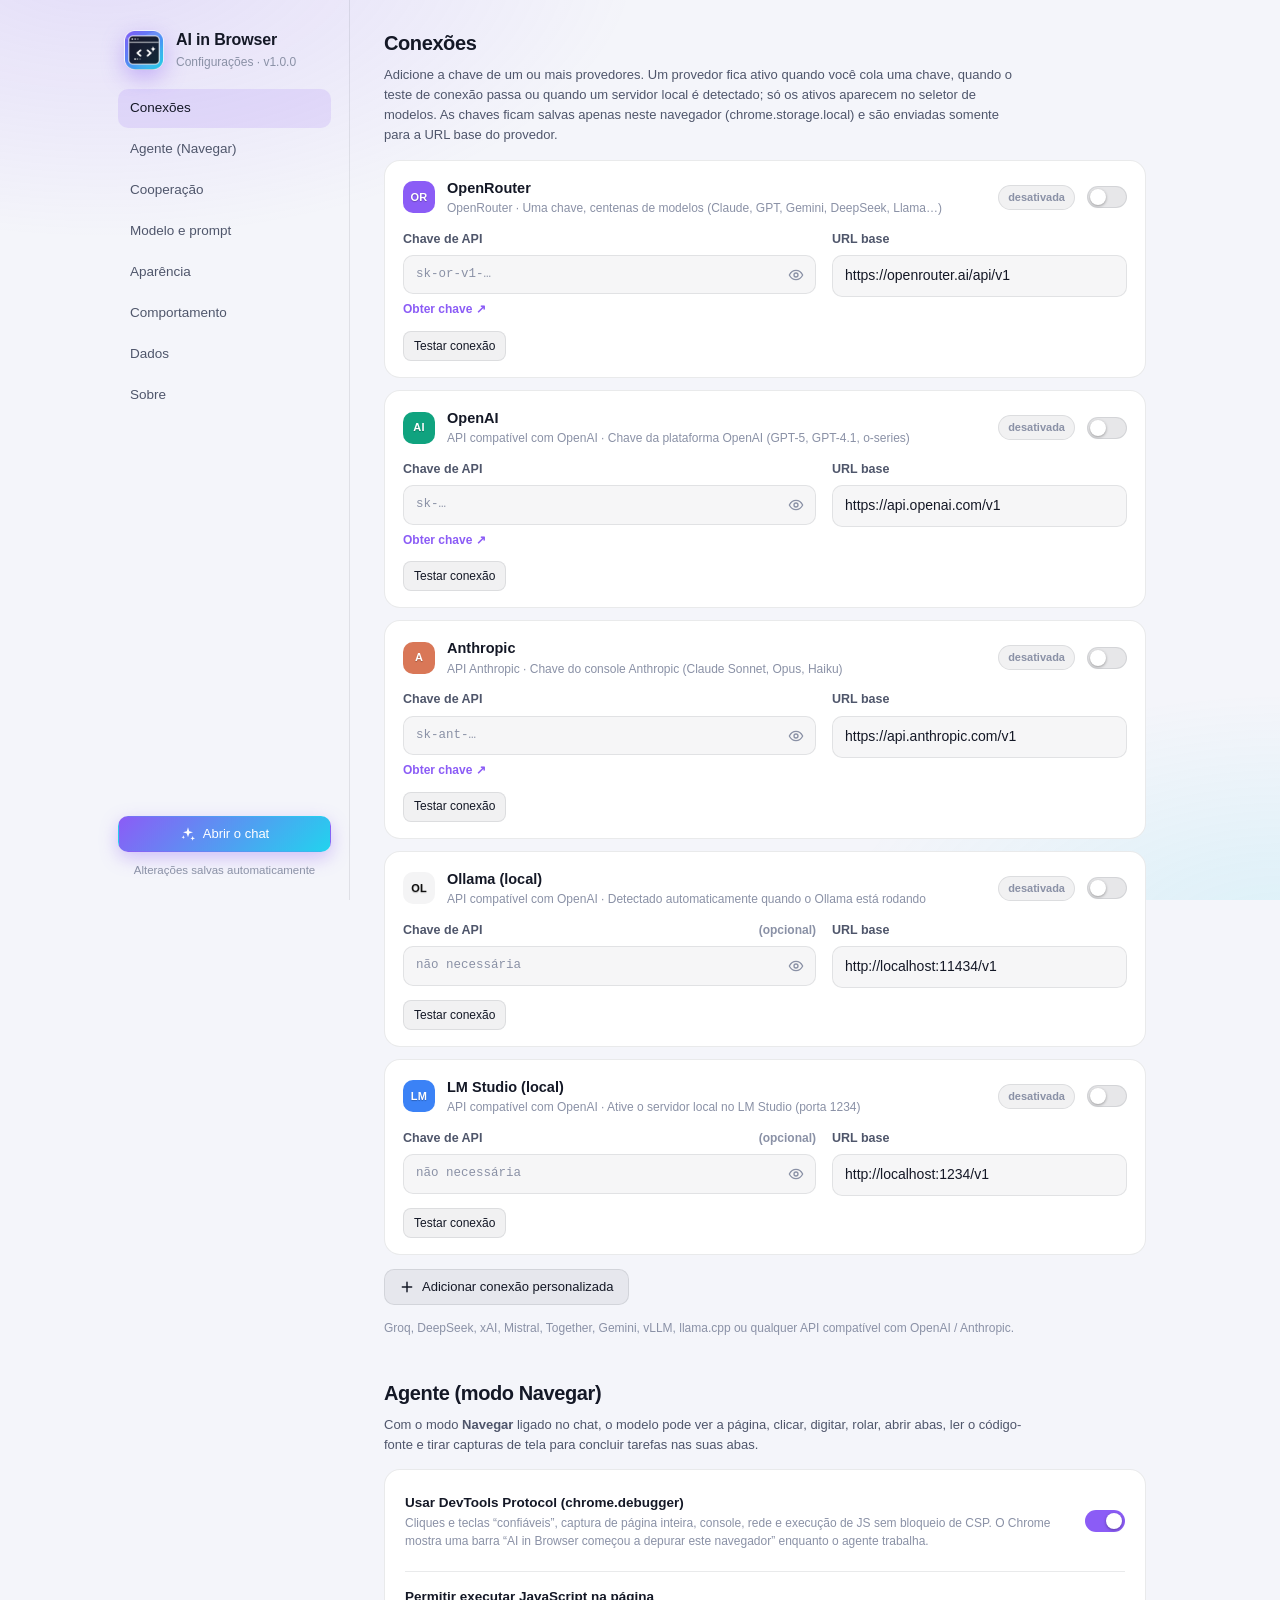
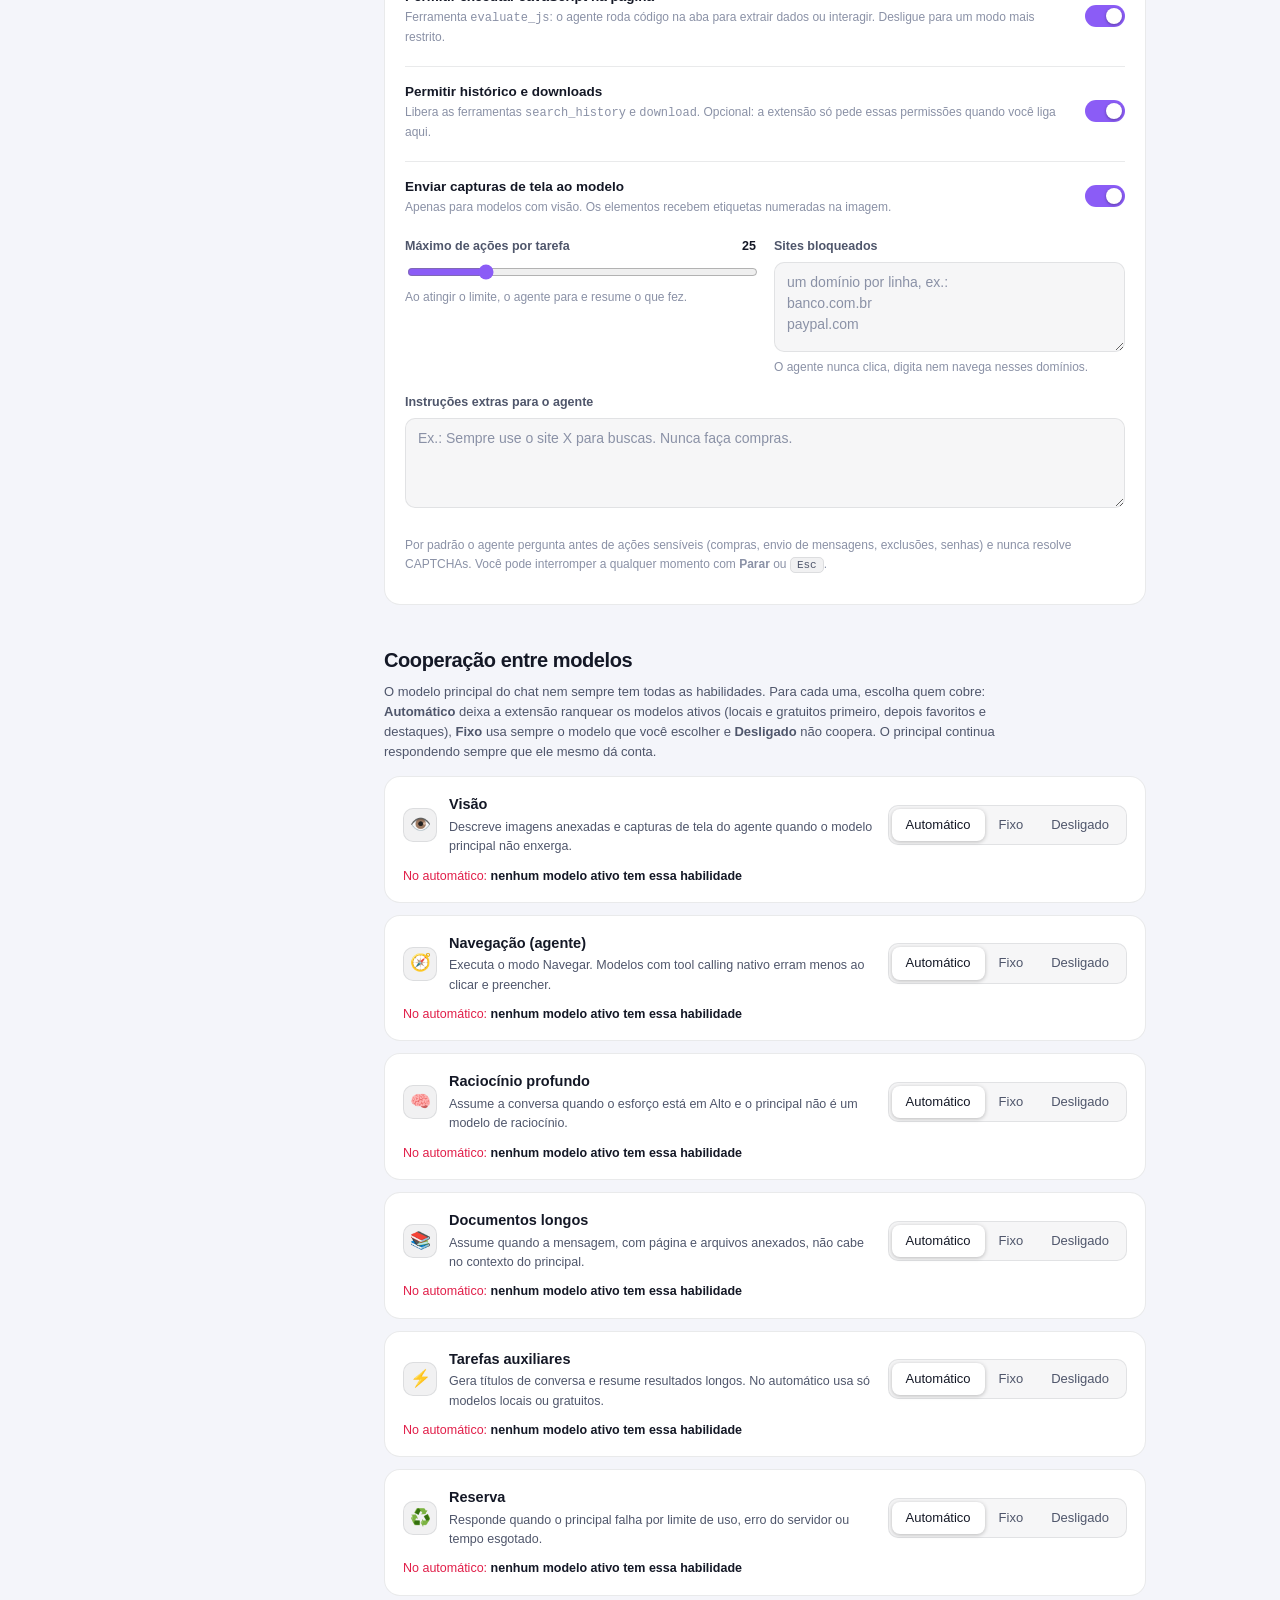
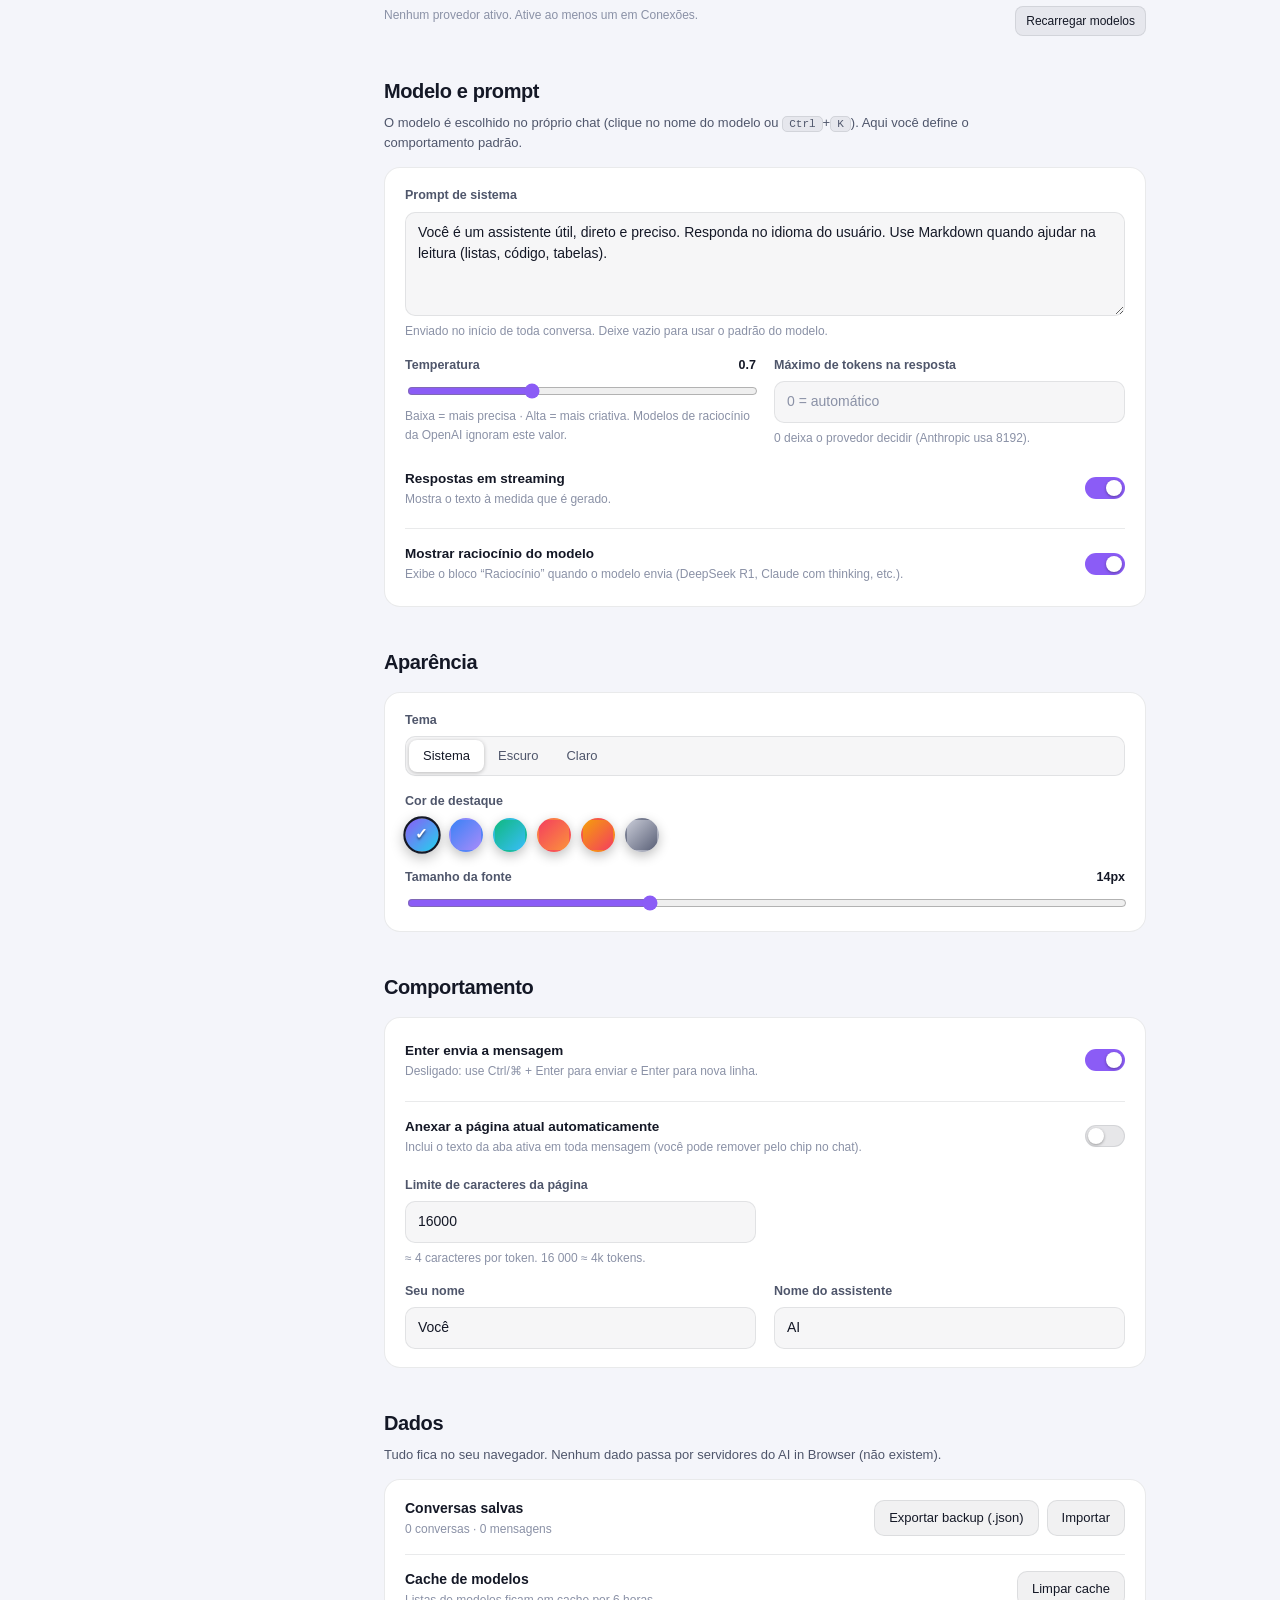
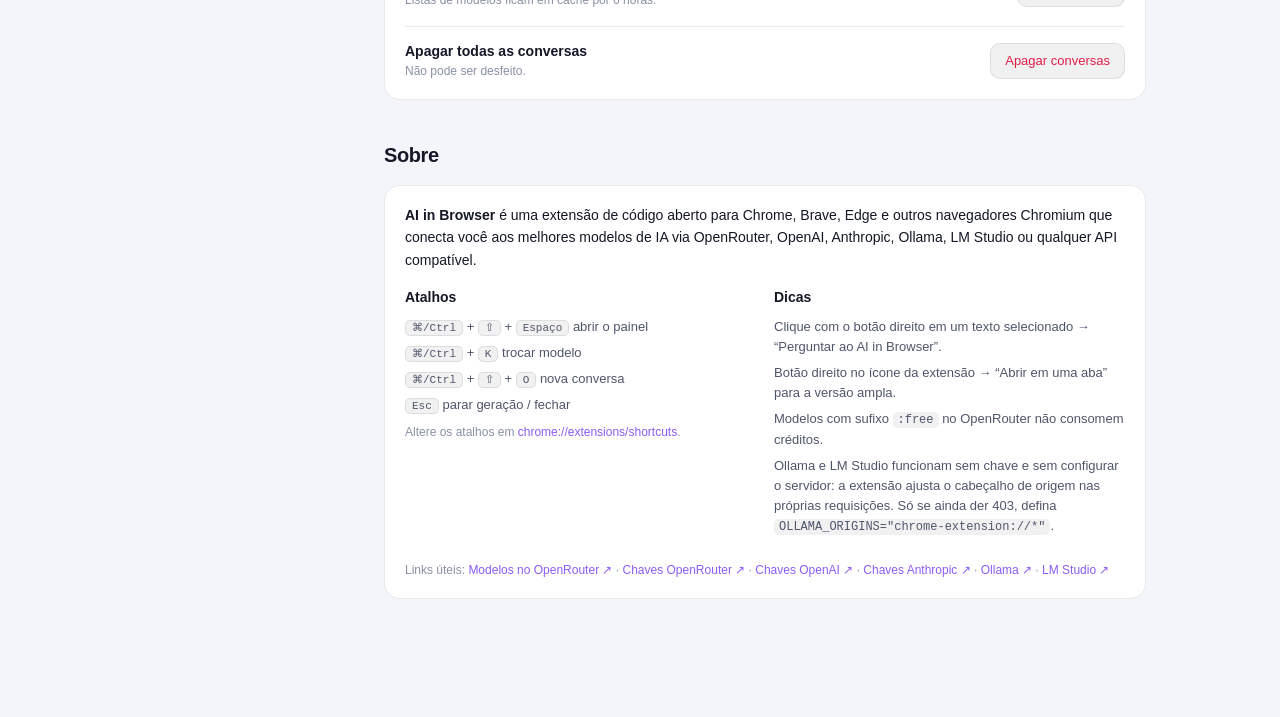
==== commit 3bfd1f0c: "feat: cooperação entre modelos O modelo principal delega habilidades que não tem a outro modelo ativ" ====
--- a/options.html
+++ b/options.html
@@ -33,6 +33,7 @@
       <nav>
         <a href="#connections" class="nav-link active">Conexões</a>
         <a href="#agent" class="nav-link">Agente (Navegar)</a>
+        <a href="#cooperation" class="nav-link">Cooperação</a>
         <a href="#model" class="nav-link">Modelo e prompt</a>
         <a href="#appearance" class="nav-link">Aparência</a>
         <a href="#behavior" class="nav-link">Comportamento</a>
@@ -133,6 +134,19 @@
         </div>
       </section>
 
+      <!-- ===== Cooperação ===== -->
+      <section id="cooperation" class="section">
+        <div class="section-head">
+          <h2>Cooperação entre modelos</h2>
+          <p class="muted">O modelo principal do chat nem sempre tem todas as habilidades. Para cada uma, escolha quem cobre: <b>Automático</b> deixa a extensão ranquear os modelos ativos (locais e gratuitos primeiro, depois favoritos e destaques), <b>Fixo</b> usa sempre o modelo que você escolher e <b>Desligado</b> não coopera. O principal continua respondendo sempre que ele mesmo dá conta.</p>
+        </div>
+        <div id="roles-list" class="roles"></div>
+        <div class="row-end" style="margin-top:10px">
+          <span id="roles-status" class="tiny" style="margin-right:auto"></span>
+          <button id="roles-reload" class="btn sm">Recarregar modelos</button>
+        </div>
+      </section>
+
       <!-- ===== Modelo e prompt ===== -->
       <section id="model" class="section">
         <div class="section-head">
--- a/options.css
+++ b/options.css
@@ -147,3 +147,24 @@
   .content { padding: 22px 18px 60px; }
   .grid2, .conn-body { grid-template-columns: 1fr; }
 }
+
+/* ---- cooperação ---- */
+.roles { display: flex; flex-direction: column; gap: 12px; }
+.role { background: var(--bg-2); border: 1px solid var(--border); border-radius: 16px; padding: 16px 18px; display: flex; flex-direction: column; gap: 10px; }
+.role.pinned { border-color: rgba(var(--accent-rgb), .40); }
+.role.off { opacity: .72; }
+.role-head { display: flex; align-items: center; gap: 12px; flex-wrap: wrap; }
+.role-ico { width: 34px; height: 34px; border-radius: 10px; display: grid; place-items: center; font-size: 17px; background: var(--surface-2); border: 1px solid var(--border); flex: none; }
+.role-title { flex: 1; min-width: 200px; }
+.role-title b { display: block; font-size: 14.5px; }
+.role-title span { display: block; font-size: 12.5px; color: var(--text-2); margin-top: 2px; }
+.role-pick { display: flex; flex-direction: column; gap: 6px; }
+.role-pick select { font-size: 13px; }
+.role-auto { font-size: 12.5px; color: var(--text-2); }
+.role-auto b { color: var(--text); font-weight: 600; }
+.role-auto.err { color: var(--danger); }
+.role-sugg { display: flex; flex-wrap: wrap; gap: 6px; }
+.role-sugg button { font-size: 11.5px; padding: 4px 10px; border-radius: 999px; background: var(--surface-2); border: 1px solid var(--border); color: var(--text-2); }
+.role-sugg button:hover { background: var(--surface-3); color: var(--text); border-color: rgba(var(--accent-rgb), .45); }
+.role-sugg button b { color: var(--text); font-weight: 600; }
+.role-sugg button.active { background: rgba(var(--accent-rgb), .16); border-color: rgba(var(--accent-rgb), .45); color: var(--text); }
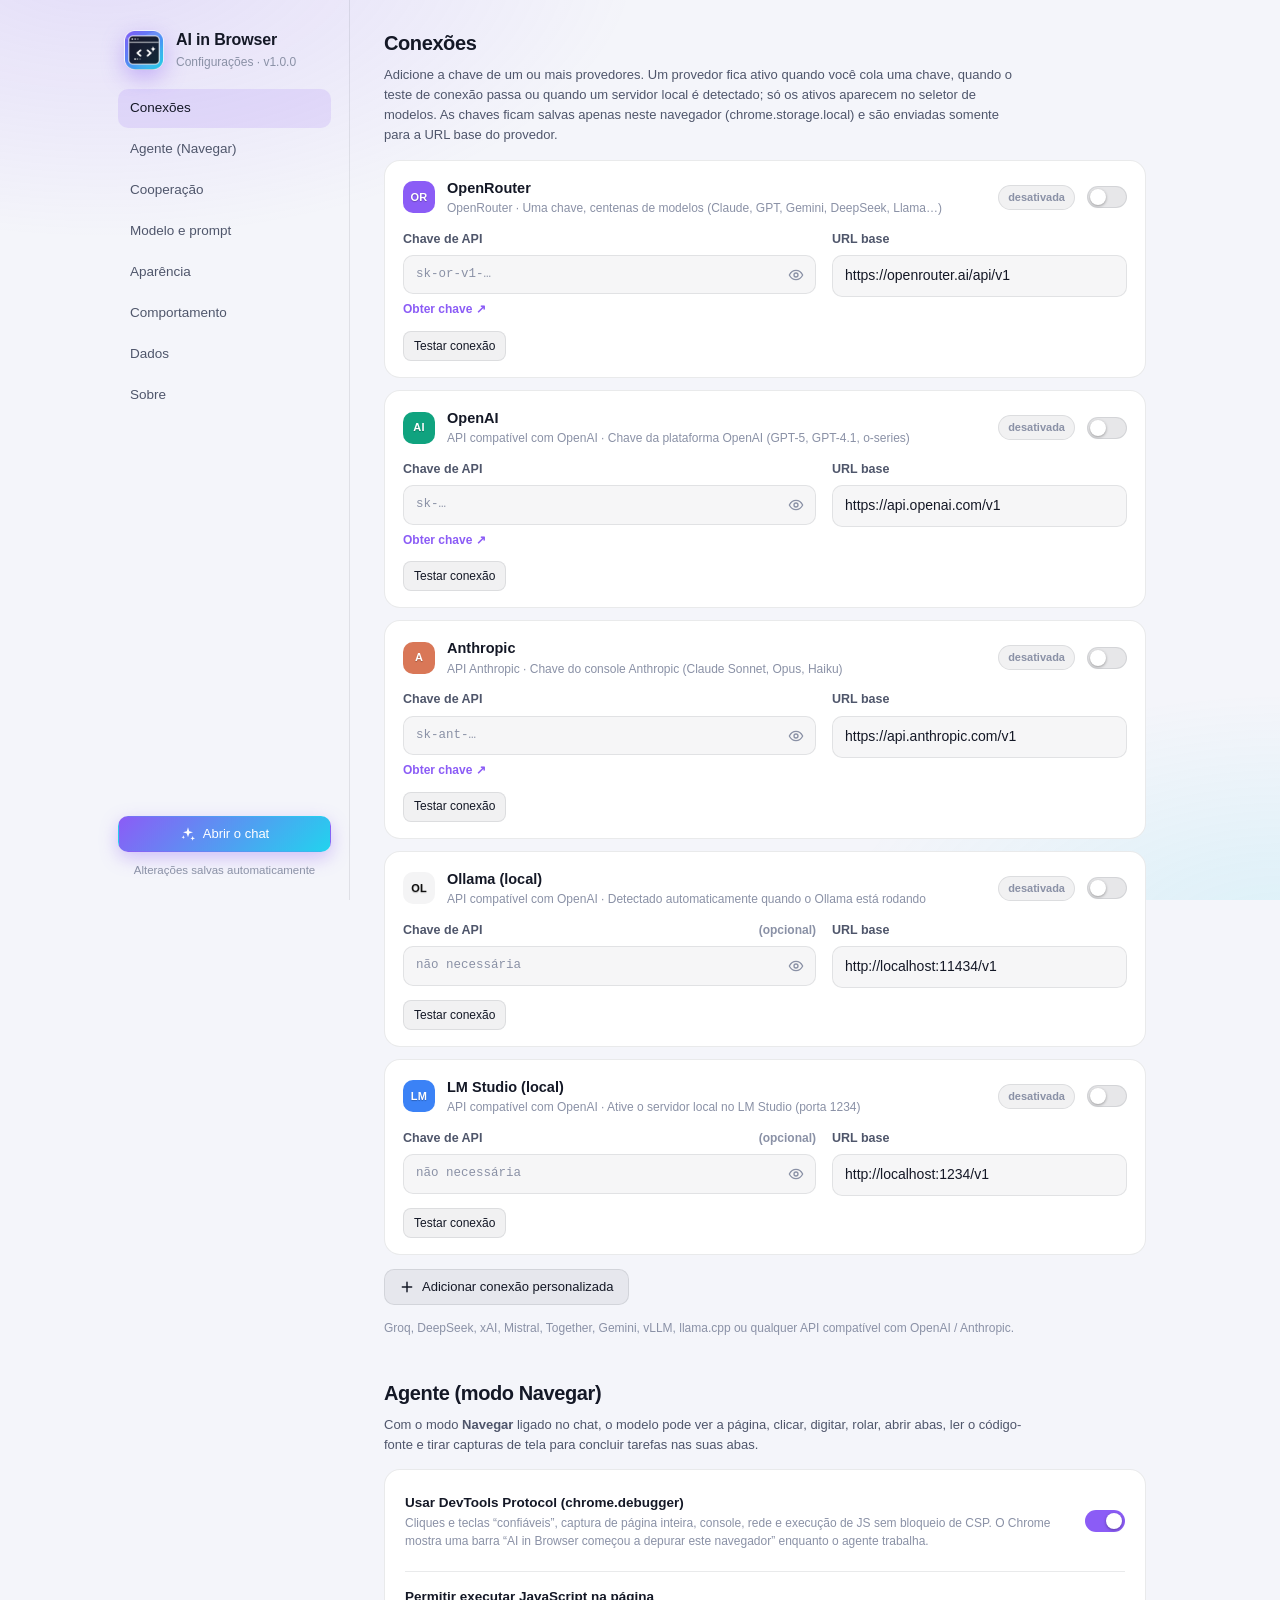
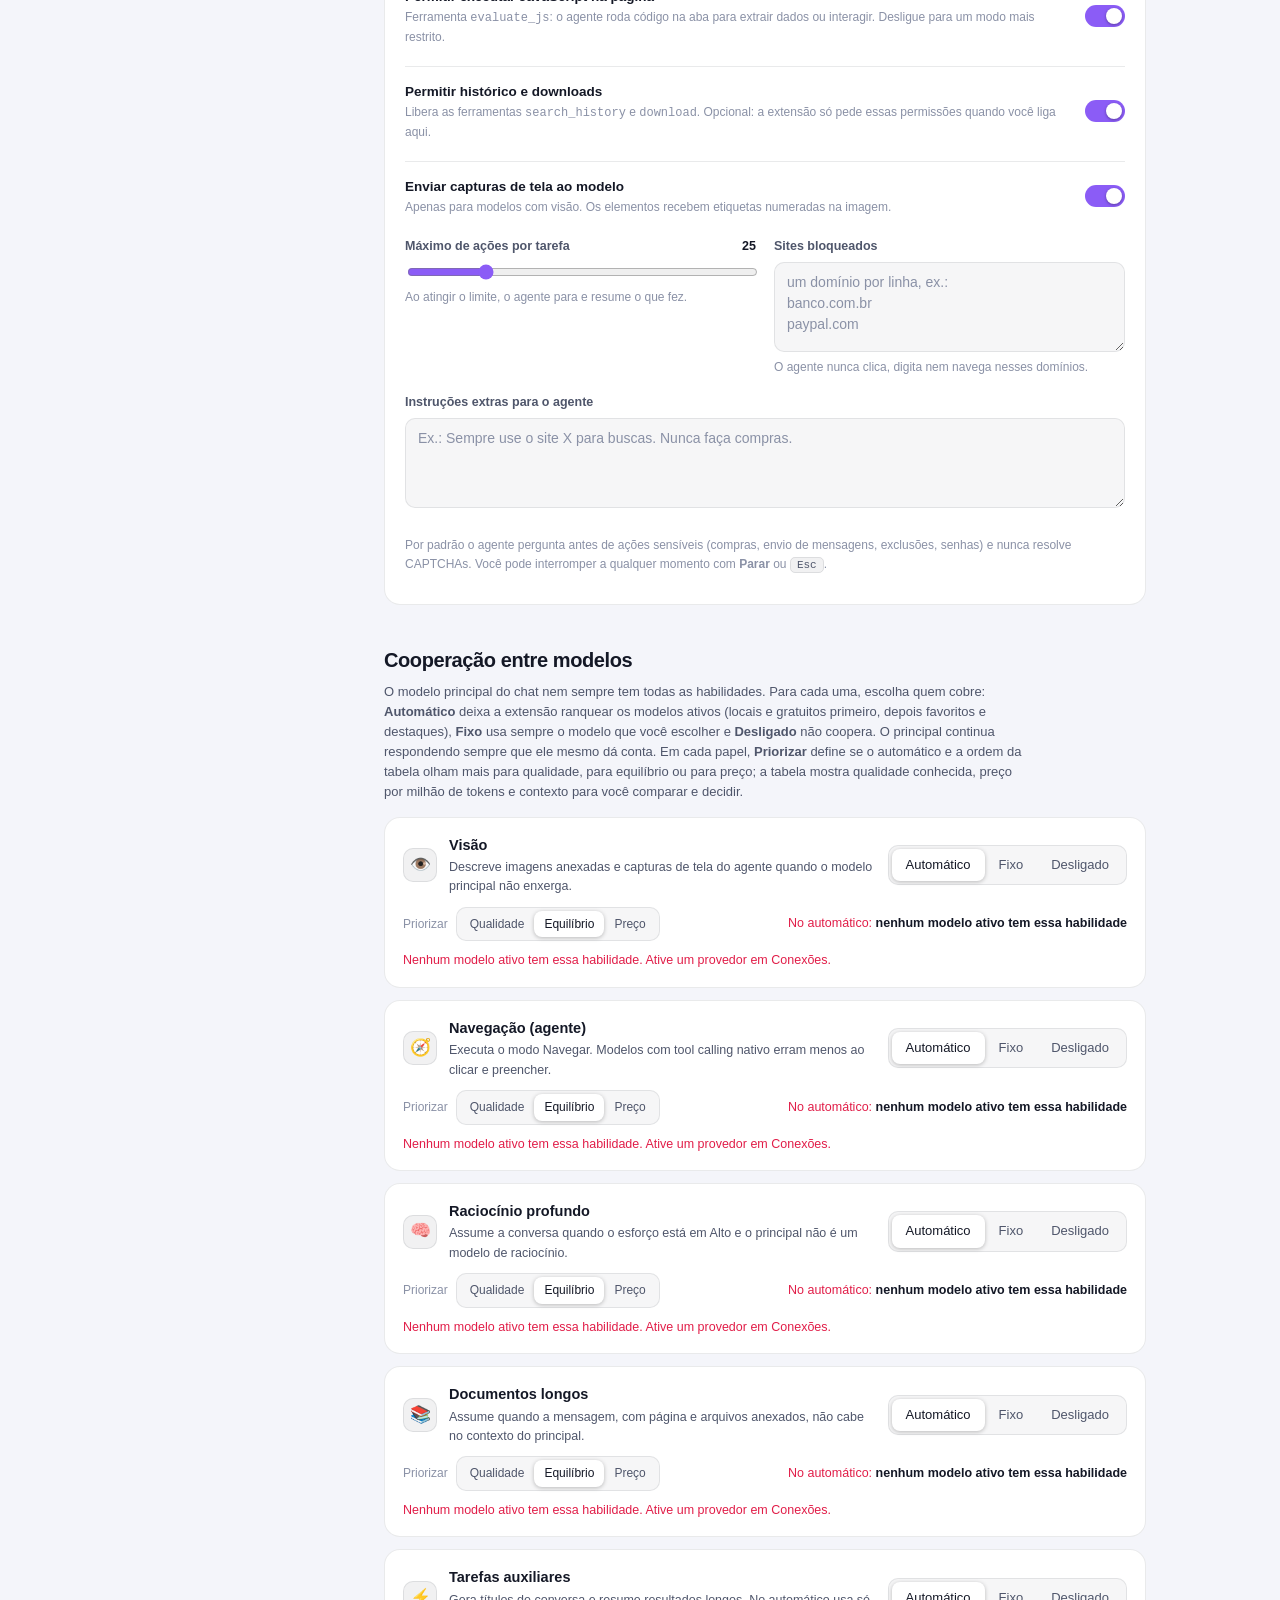
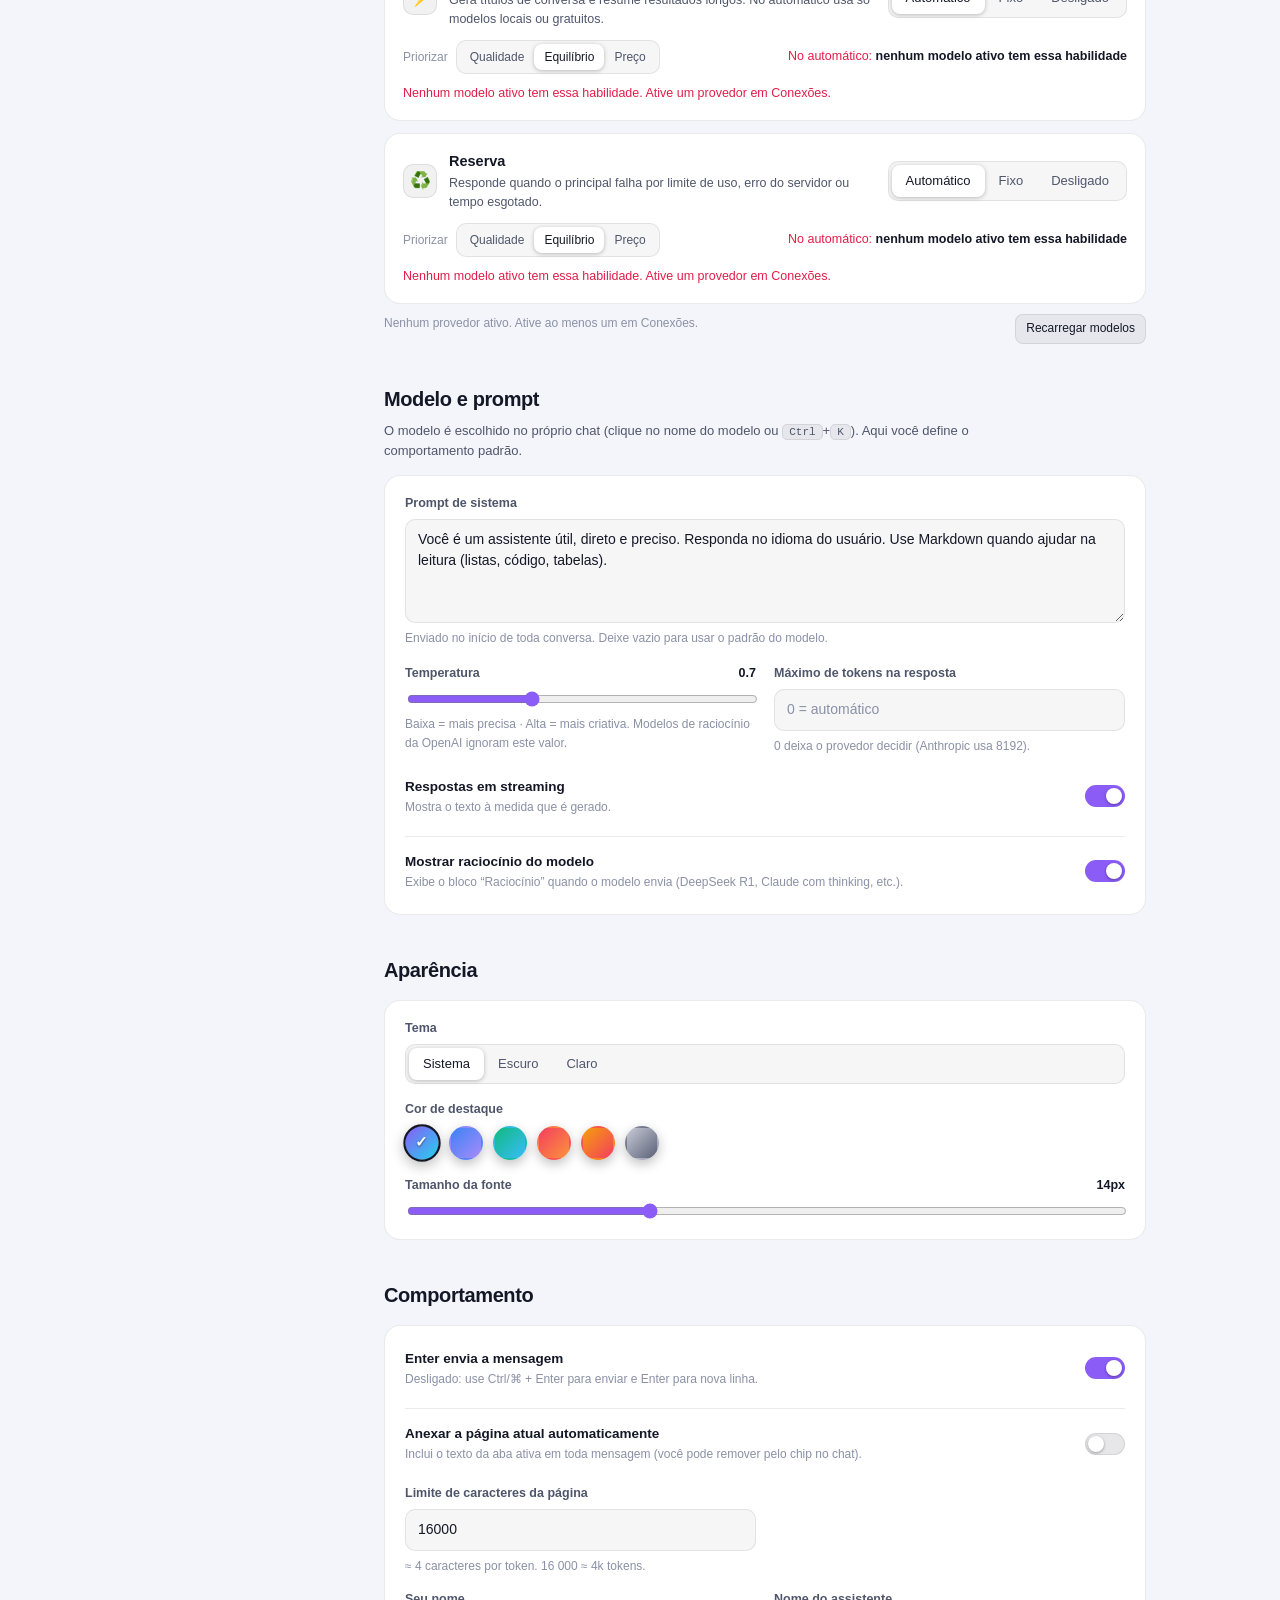
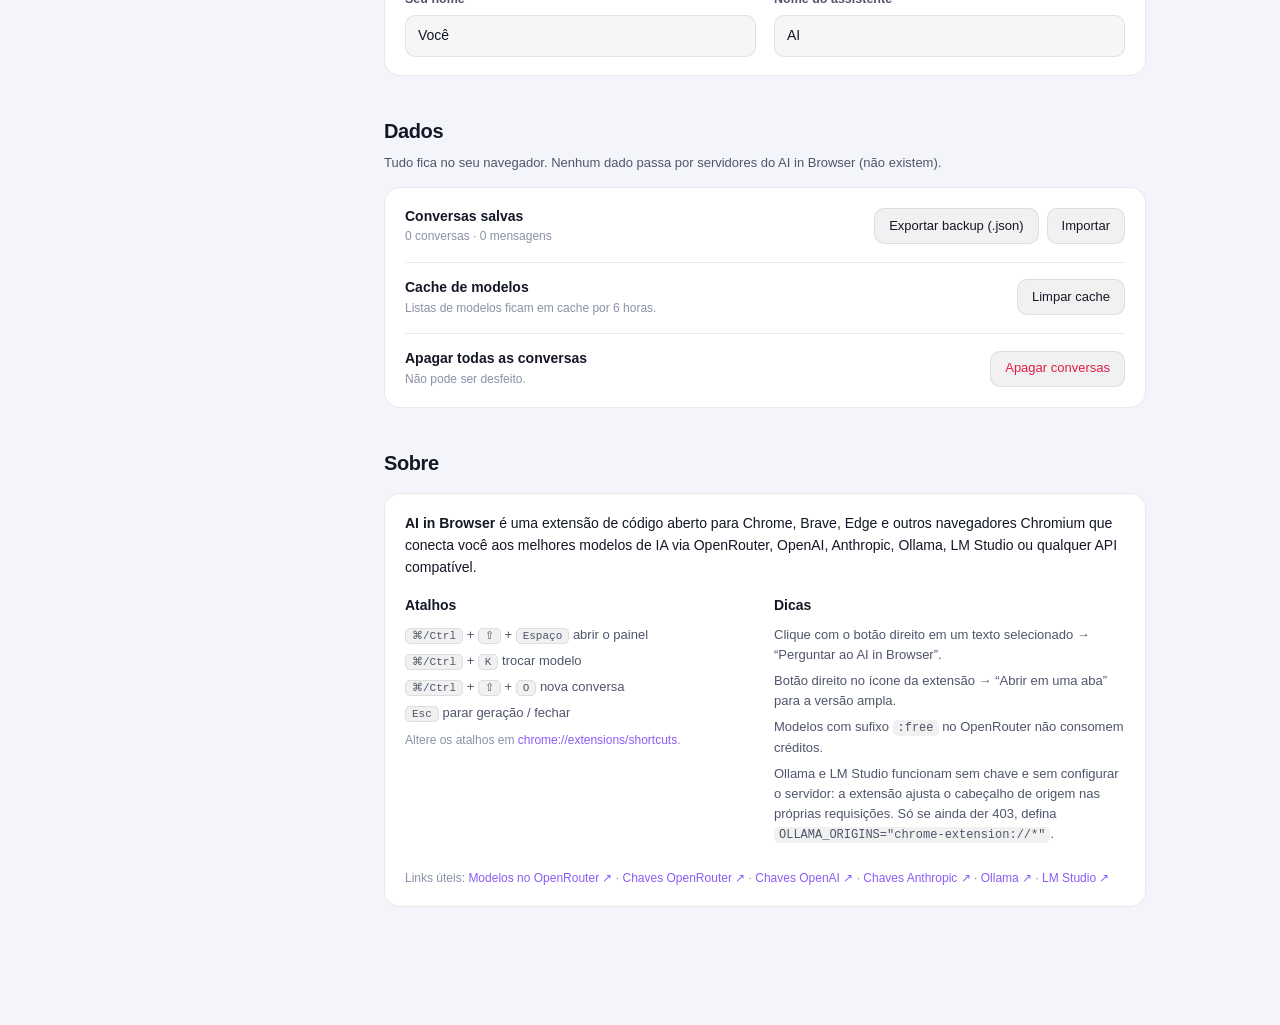
==== commit 4d6d0c23: "feat: comparação de modelos por habilidade com qualidade, preço e prioridade Na tela de Cooperação, " ====
--- a/options.html
+++ b/options.html
@@ -138,7 +138,7 @@
       <section id="cooperation" class="section">
         <div class="section-head">
           <h2>Cooperação entre modelos</h2>
-          <p class="muted">O modelo principal do chat nem sempre tem todas as habilidades. Para cada uma, escolha quem cobre: <b>Automático</b> deixa a extensão ranquear os modelos ativos (locais e gratuitos primeiro, depois favoritos e destaques), <b>Fixo</b> usa sempre o modelo que você escolher e <b>Desligado</b> não coopera. O principal continua respondendo sempre que ele mesmo dá conta.</p>
+          <p class="muted">O modelo principal do chat nem sempre tem todas as habilidades. Para cada uma, escolha quem cobre: <b>Automático</b> deixa a extensão ranquear os modelos ativos (locais e gratuitos primeiro, depois favoritos e destaques), <b>Fixo</b> usa sempre o modelo que você escolher e <b>Desligado</b> não coopera. O principal continua respondendo sempre que ele mesmo dá conta. Em cada papel, <b>Priorizar</b> define se o automático e a ordem da tabela olham mais para qualidade, para equilíbrio ou para preço; a tabela mostra qualidade conhecida, preço por milhão de tokens e contexto para você comparar e decidir.</p>
         </div>
         <div id="roles-list" class="roles"></div>
         <div class="row-end" style="margin-top:10px">
--- a/options.css
+++ b/options.css
@@ -168,3 +168,31 @@
 .role-sugg button:hover { background: var(--surface-3); color: var(--text); border-color: rgba(var(--accent-rgb), .45); }
 .role-sugg button b { color: var(--text); font-weight: 600; }
 .role-sugg button.active { background: rgba(var(--accent-rgb), .16); border-color: rgba(var(--accent-rgb), .45); color: var(--text); }
+
+/* comparação de candidatos */
+.role-bar { display: flex; align-items: center; justify-content: space-between; gap: 14px; flex-wrap: wrap; }
+.role-pref { display: flex; align-items: center; gap: 8px; }
+.segmented.small button { padding: 4px 10px; font-size: 12px; }
+.cmp-wrap { overflow-x: auto; border: 1px solid var(--border); border-radius: 12px; }
+.cmp { width: 100%; border-collapse: collapse; font-size: 13px; }
+.cmp th { text-align: left; font-size: 11px; text-transform: uppercase; letter-spacing: .06em; color: var(--text-3); padding: 8px 12px; background: var(--surface); white-space: nowrap; font-weight: 600; }
+.cmp td { padding: 9px 12px; border-top: 1px solid var(--border); vertical-align: middle; }
+.cmp tr.cur td { background: rgba(var(--accent-rgb), .10); }
+.cmp .c-name b { display: block; font-weight: 600; }
+.cmp .c-name > span { display: block; font-size: 11.5px; color: var(--text-3); }
+.cmp .lbl { display: inline-block; margin: 4px 4px 0 0; font-size: 10px; font-weight: 700; text-transform: uppercase; letter-spacing: .05em; padding: 1px 6px; border-radius: 5px; background: var(--surface-2); color: var(--text-2); border: 1px solid var(--border); }
+.cmp .lbl.melhor { background: rgba(52,211,153,.14); color: var(--success); border-color: rgba(52,211,153,.35); }
+.cmp .lbl.local, .cmp .lbl.grátis { background: rgba(var(--accent-2-rgb), .12); color: var(--accent-2); border-color: rgba(var(--accent-2-rgb), .35); }
+.cmp .lbl.principal { background: rgba(var(--accent-rgb), .16); color: var(--accent); border-color: rgba(var(--accent-rgb), .4); }
+.cmp .tier { font-size: 13px; letter-spacing: 1px; color: var(--text-3); white-space: nowrap; }
+.cmp .tier.t3 { color: var(--success); }
+.cmp .tier.t2 { color: var(--warning); }
+.cmp .c-price, .cmp .c-ctx { white-space: nowrap; color: var(--text-2); font-variant-numeric: tabular-nums; }
+.cmp .c-use { text-align: right; white-space: nowrap; }
+.cmp .use { font-size: 12px; padding: 4px 11px; border-radius: 8px; background: var(--surface-2); border: 1px solid var(--border); color: var(--text); }
+.cmp button.use:hover { background: var(--surface-3); border-color: rgba(var(--accent-rgb), .45); }
+.cmp .use.on { background: rgba(var(--accent-rgb), .18); border-color: rgba(var(--accent-rgb), .45); color: var(--text); }
+.cmp .use.auto { background: transparent; color: var(--text-3); border-color: transparent; }
+.cmp-more { display: block; width: 100%; margin-top: 6px; padding: 7px; text-align: center; font-size: 12.5px; color: var(--accent); border-radius: 8px; }
+.cmp-more:hover { background: var(--surface-2); }
+@media (max-width: 820px) { .cmp th:nth-child(4), .cmp td:nth-child(4) { display: none; } }
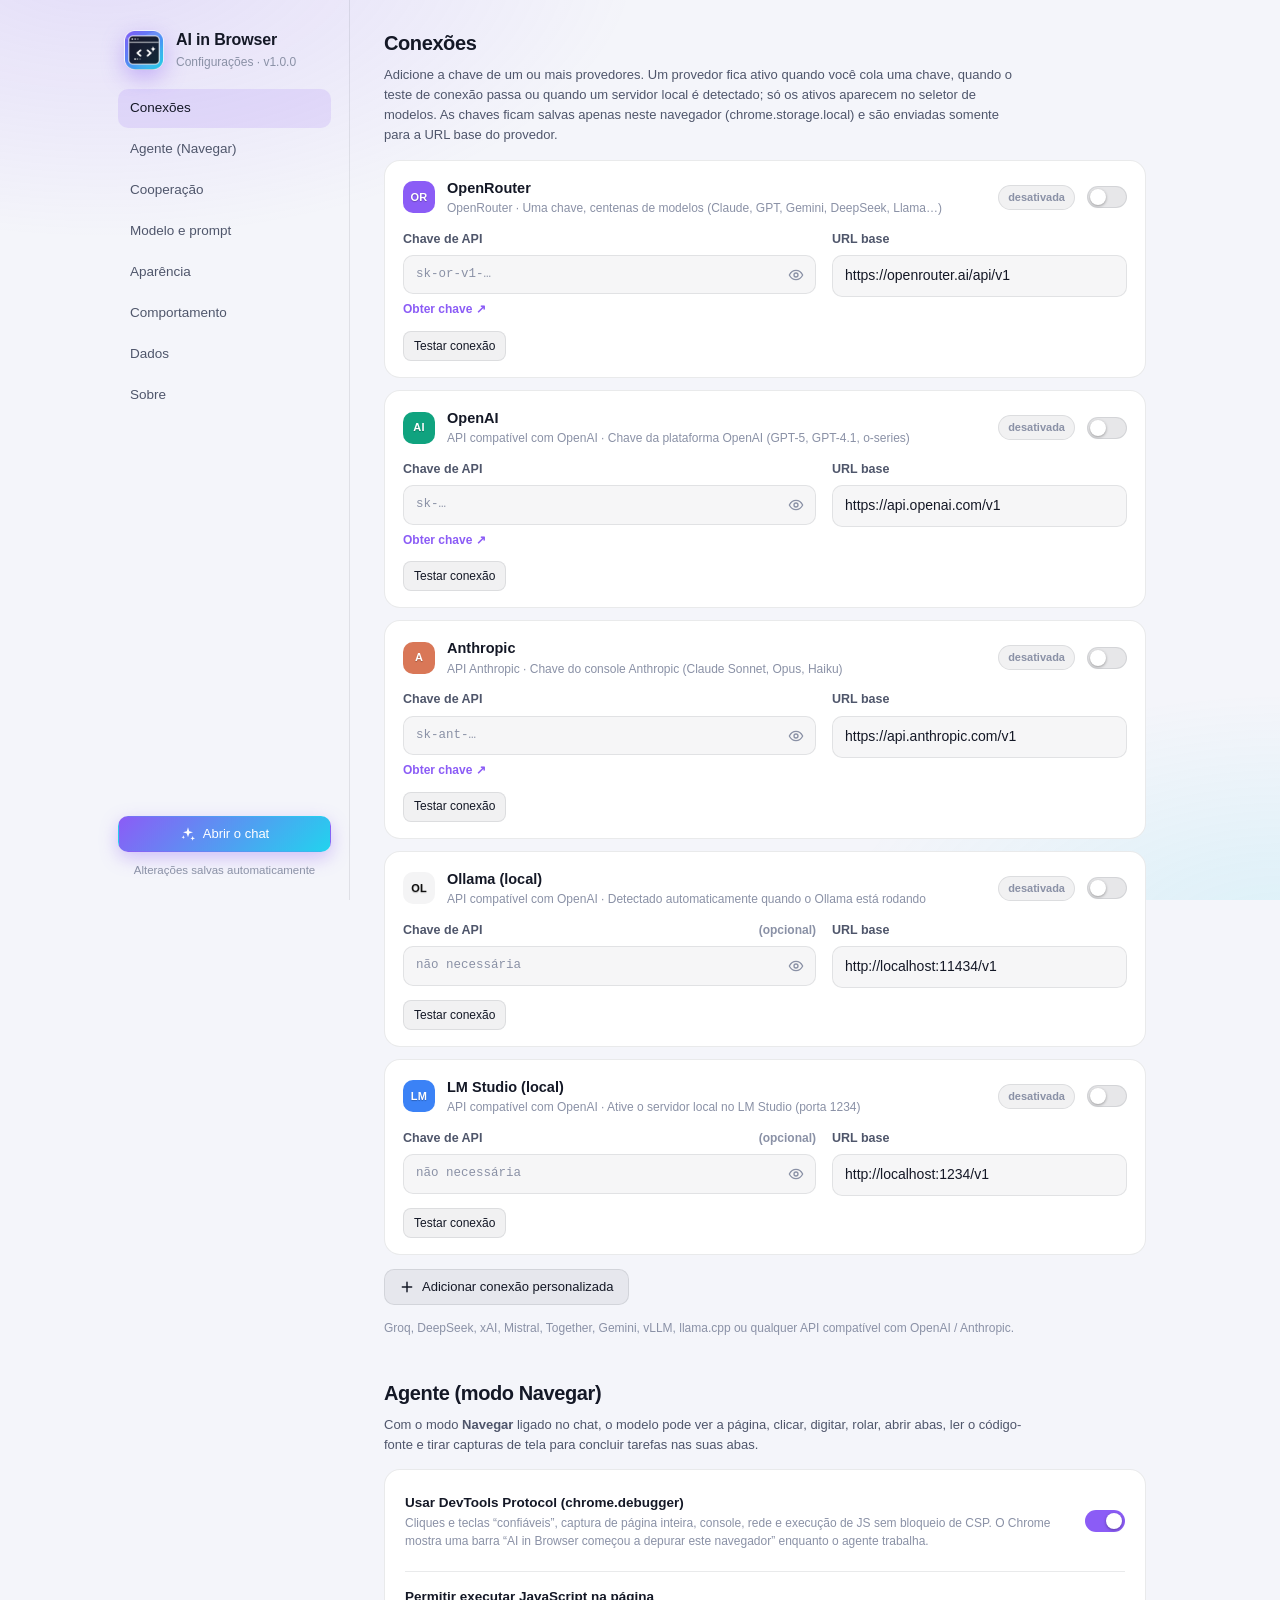
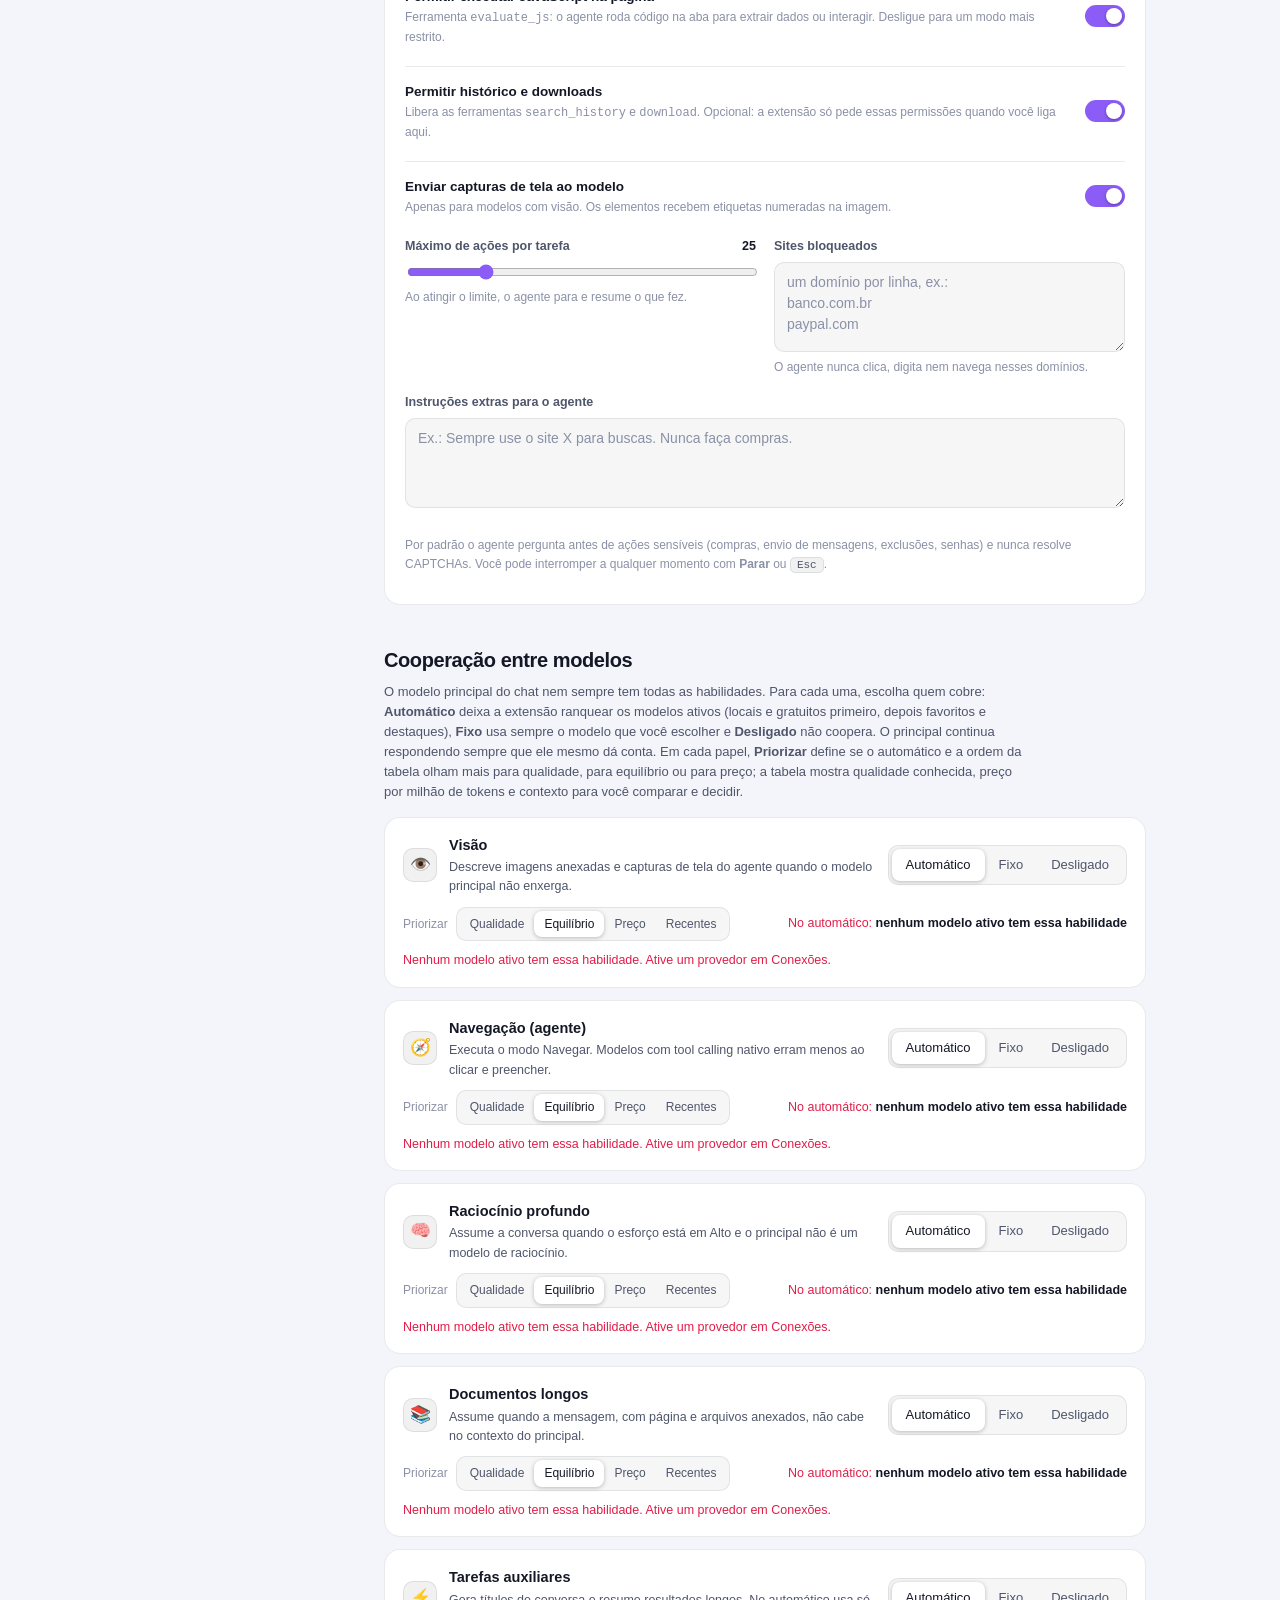
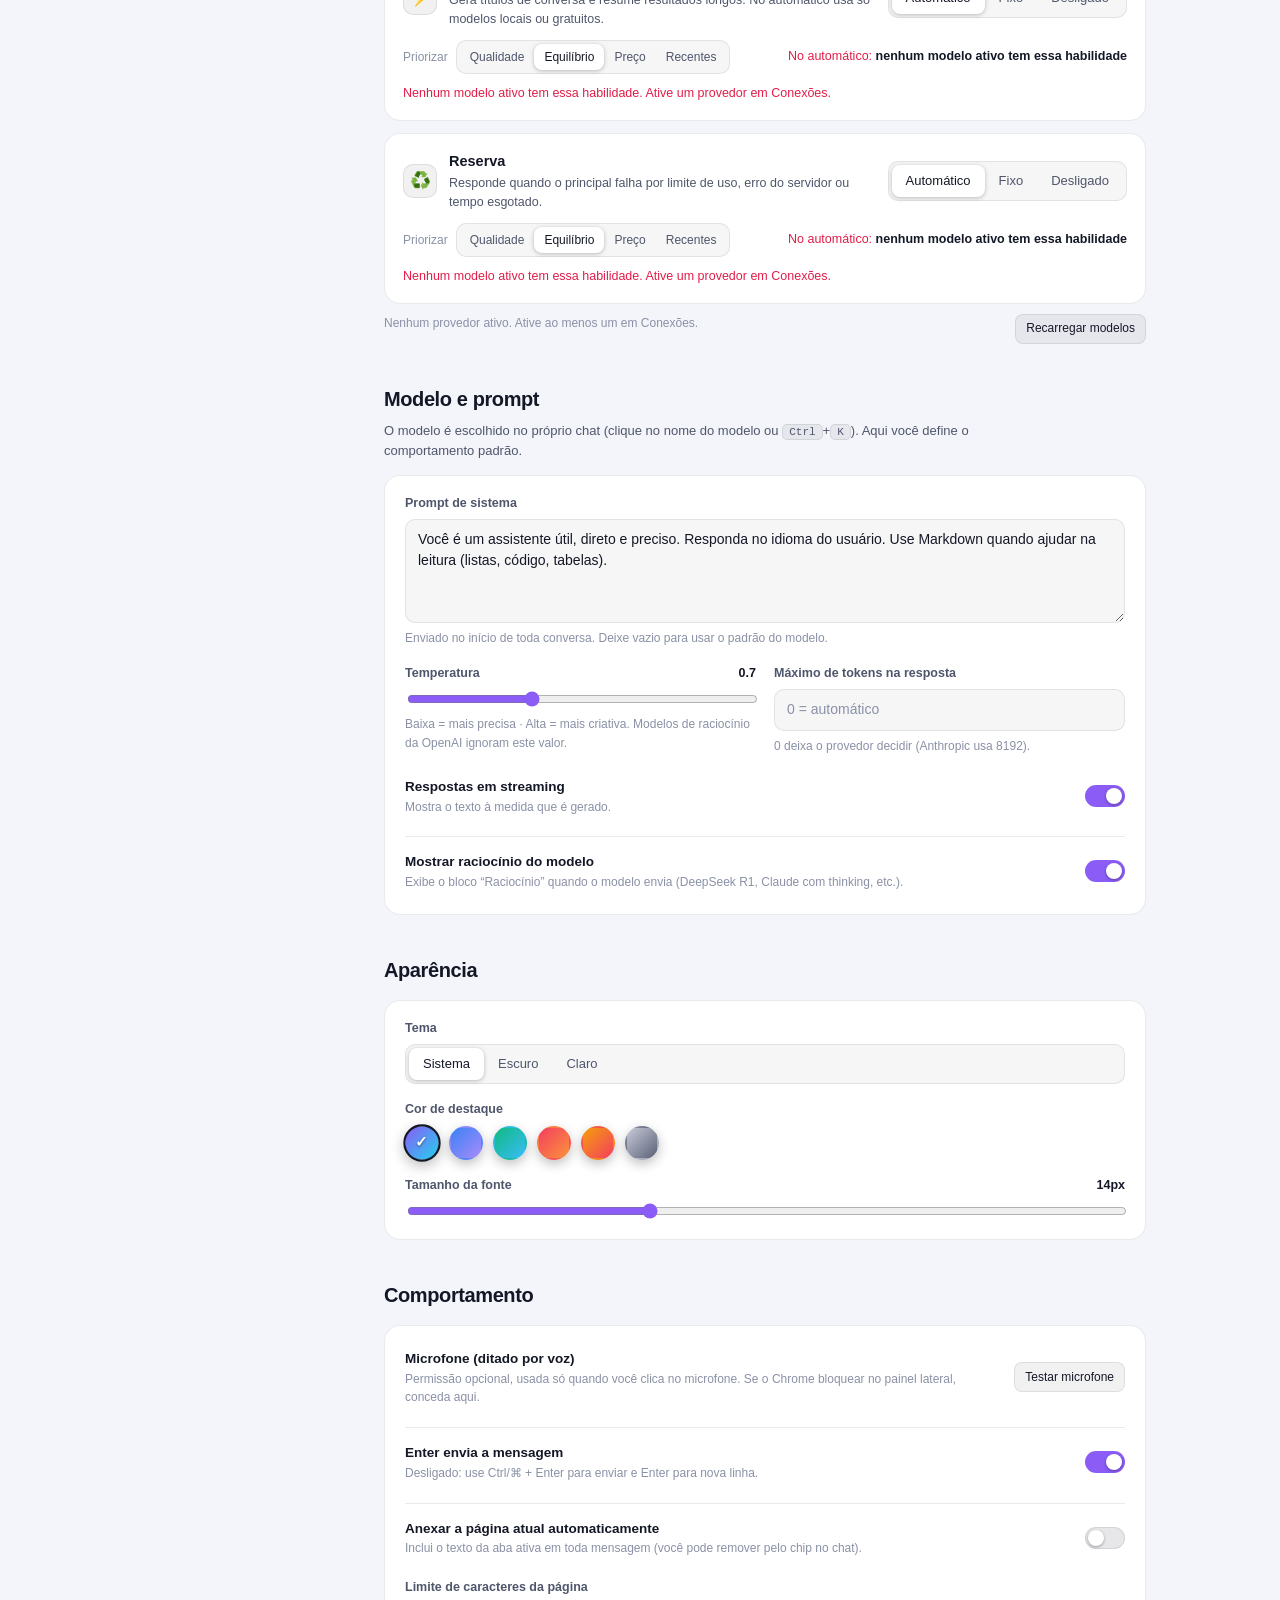
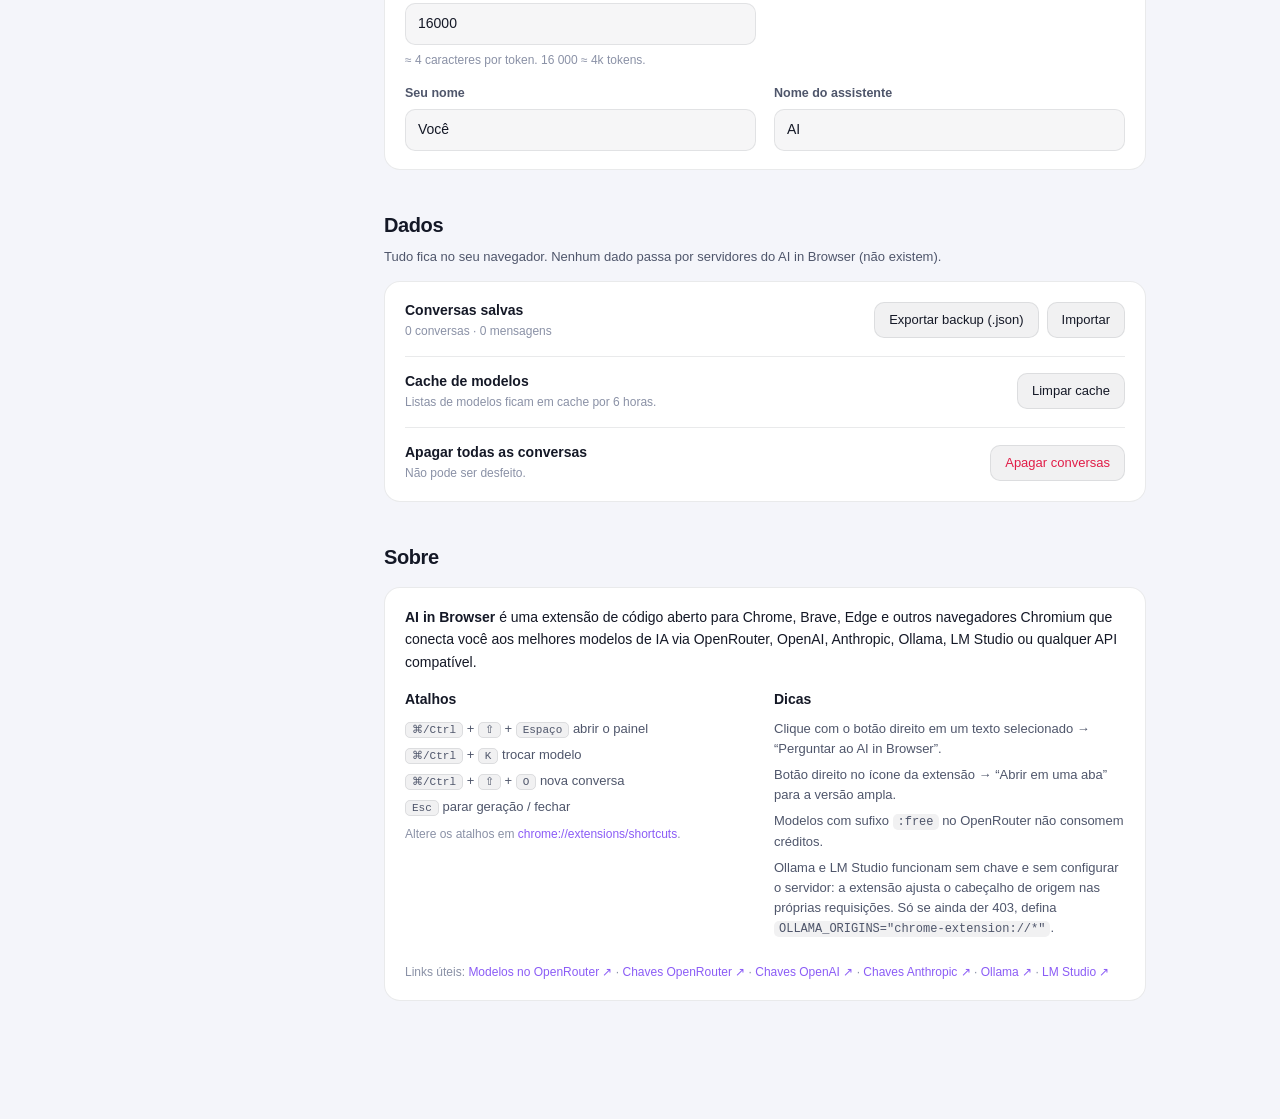
==== commit d598fd0e: "fix: ditado por voz com permissão de microfone explícita O Chrome não mostra o pedido de microfone d" ====
--- a/options.html
+++ b/options.html
@@ -217,6 +217,10 @@
         <div class="section-head"><h2>Comportamento</h2></div>
         <div class="card">
           <div class="toggle-row">
+            <div><b>Microfone (ditado por voz)</b><div class="tiny">Permissão opcional, usada só quando você clica no microfone. Se o Chrome bloquear no painel lateral, conceda aqui.</div></div>
+            <button id="mic-test" class="btn sm">Testar microfone</button>
+          </div>
+          <div class="toggle-row">
             <div><b>Enter envia a mensagem</b><div class="tiny">Desligado: use Ctrl/⌘ + Enter para enviar e Enter para nova linha.</div></div>
             <label class="switch"><input id="send-on-enter" type="checkbox"><span class="track"></span></label>
           </div>
--- a/options.css
+++ b/options.css
@@ -196,3 +196,12 @@
 .cmp-more { display: block; width: 100%; margin-top: 6px; padding: 7px; text-align: center; font-size: 12.5px; color: var(--accent); border-radius: 8px; }
 .cmp-more:hover { background: var(--surface-2); }
 @media (max-width: 820px) { .cmp th:nth-child(4), .cmp td:nth-child(4) { display: none; } }
+
+.cmp-search { display: flex; align-items: center; gap: 10px; margin-bottom: 8px; }
+.cmp-search input { flex: 1; height: 34px; padding: 0 12px; border-radius: 9px; background: var(--surface); border: 1px solid var(--border); color: var(--text); outline: none; font-size: 13px; }
+.cmp-search input:focus { border-color: rgba(var(--accent-rgb), .55); box-shadow: 0 0 0 3px rgba(var(--accent-rgb), .15); }
+.cmp-search .tiny { white-space: nowrap; }
+
+.cmp .c-age { white-space: nowrap; color: var(--text-3); font-size: 12px; }
+.cmp .lbl.novo { background: rgba(var(--accent-rgb), .18); color: var(--accent); border-color: rgba(var(--accent-rgb), .45); }
+@media (max-width: 820px) { .cmp th:nth-child(5), .cmp td:nth-child(5) { display: none; } }
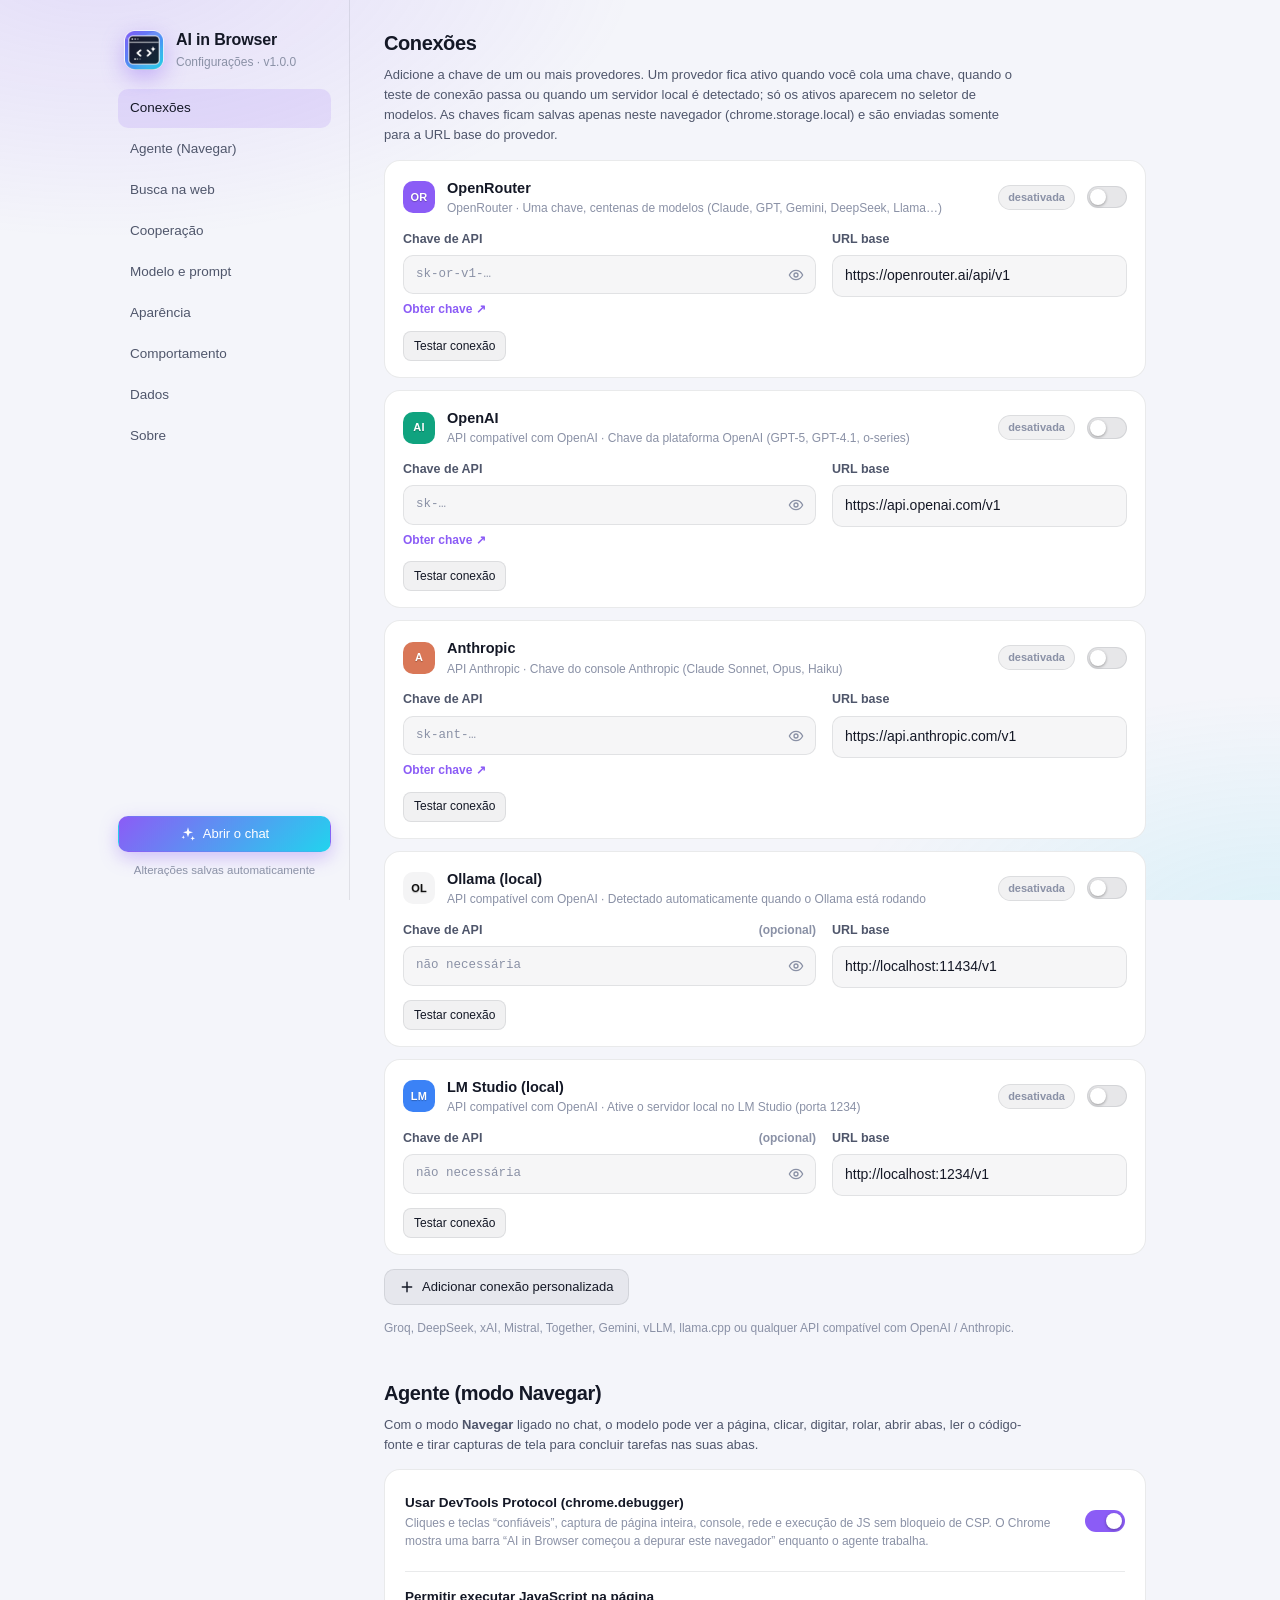
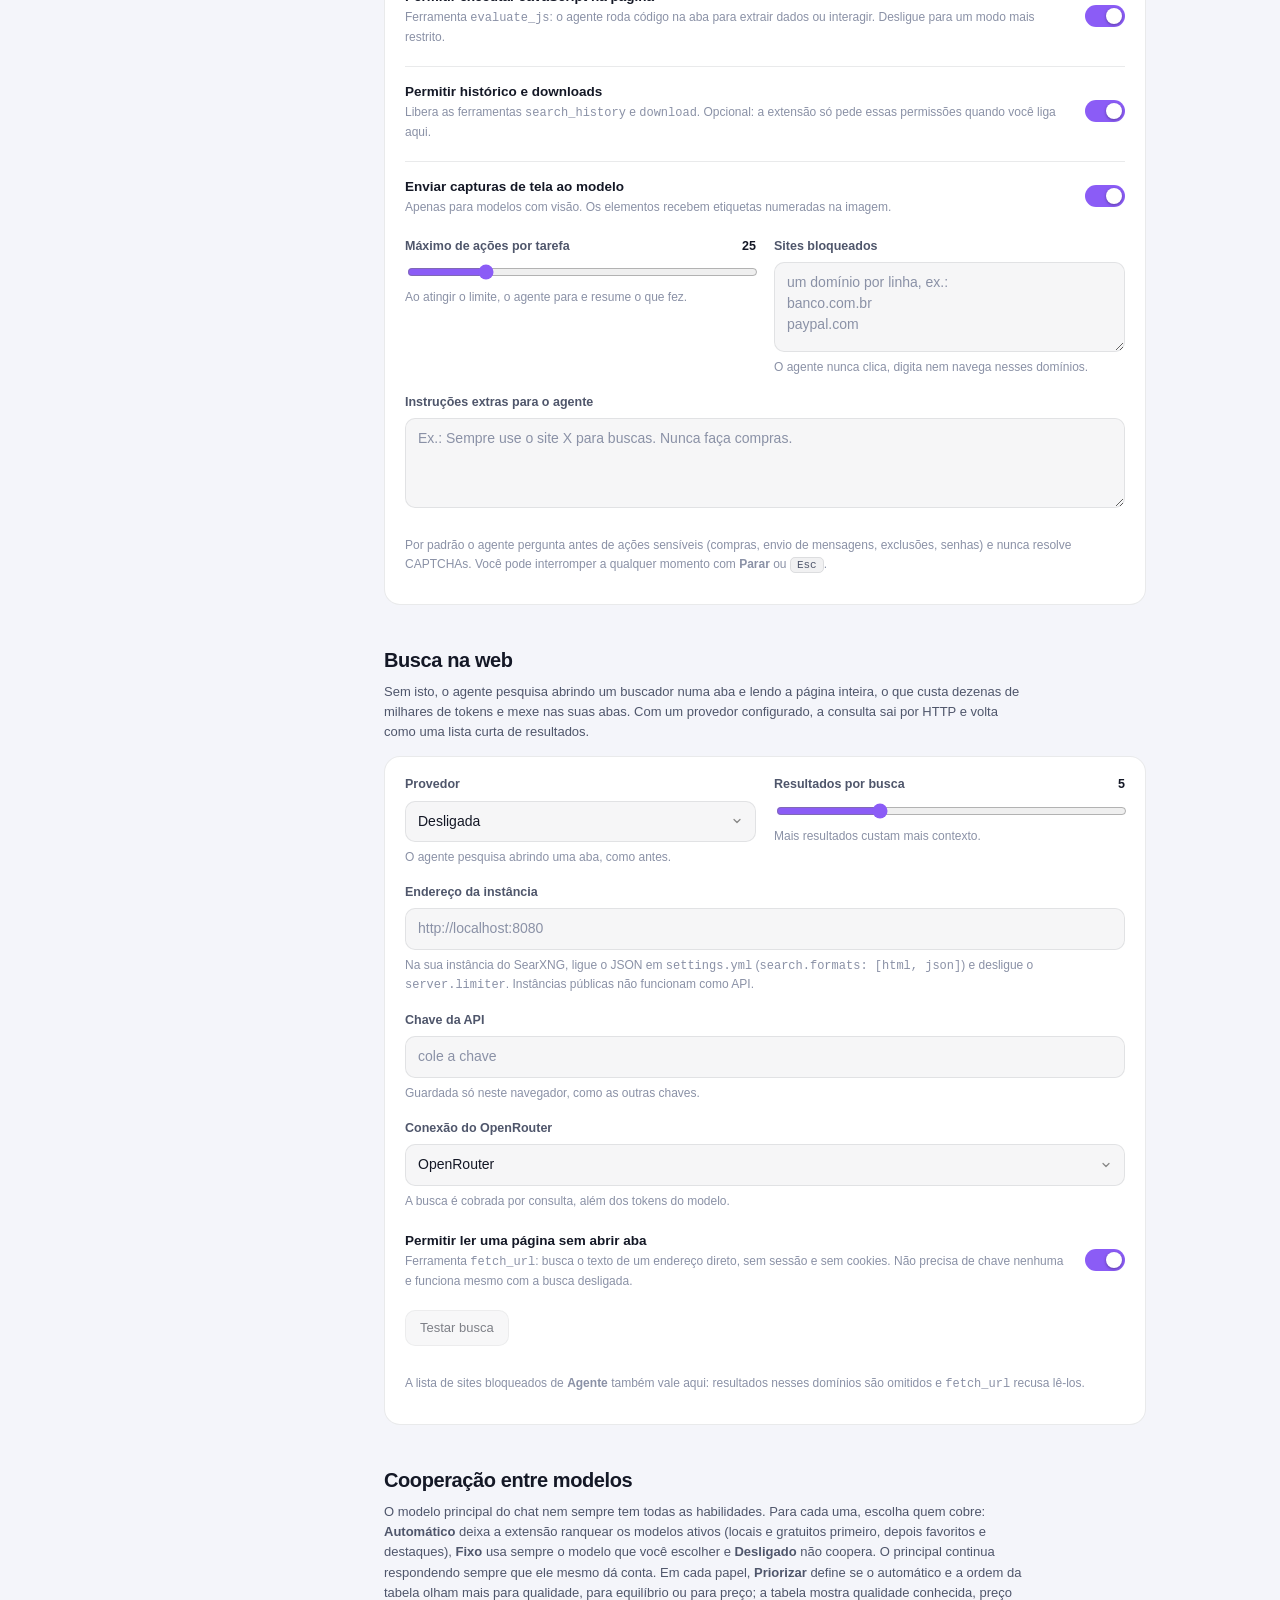
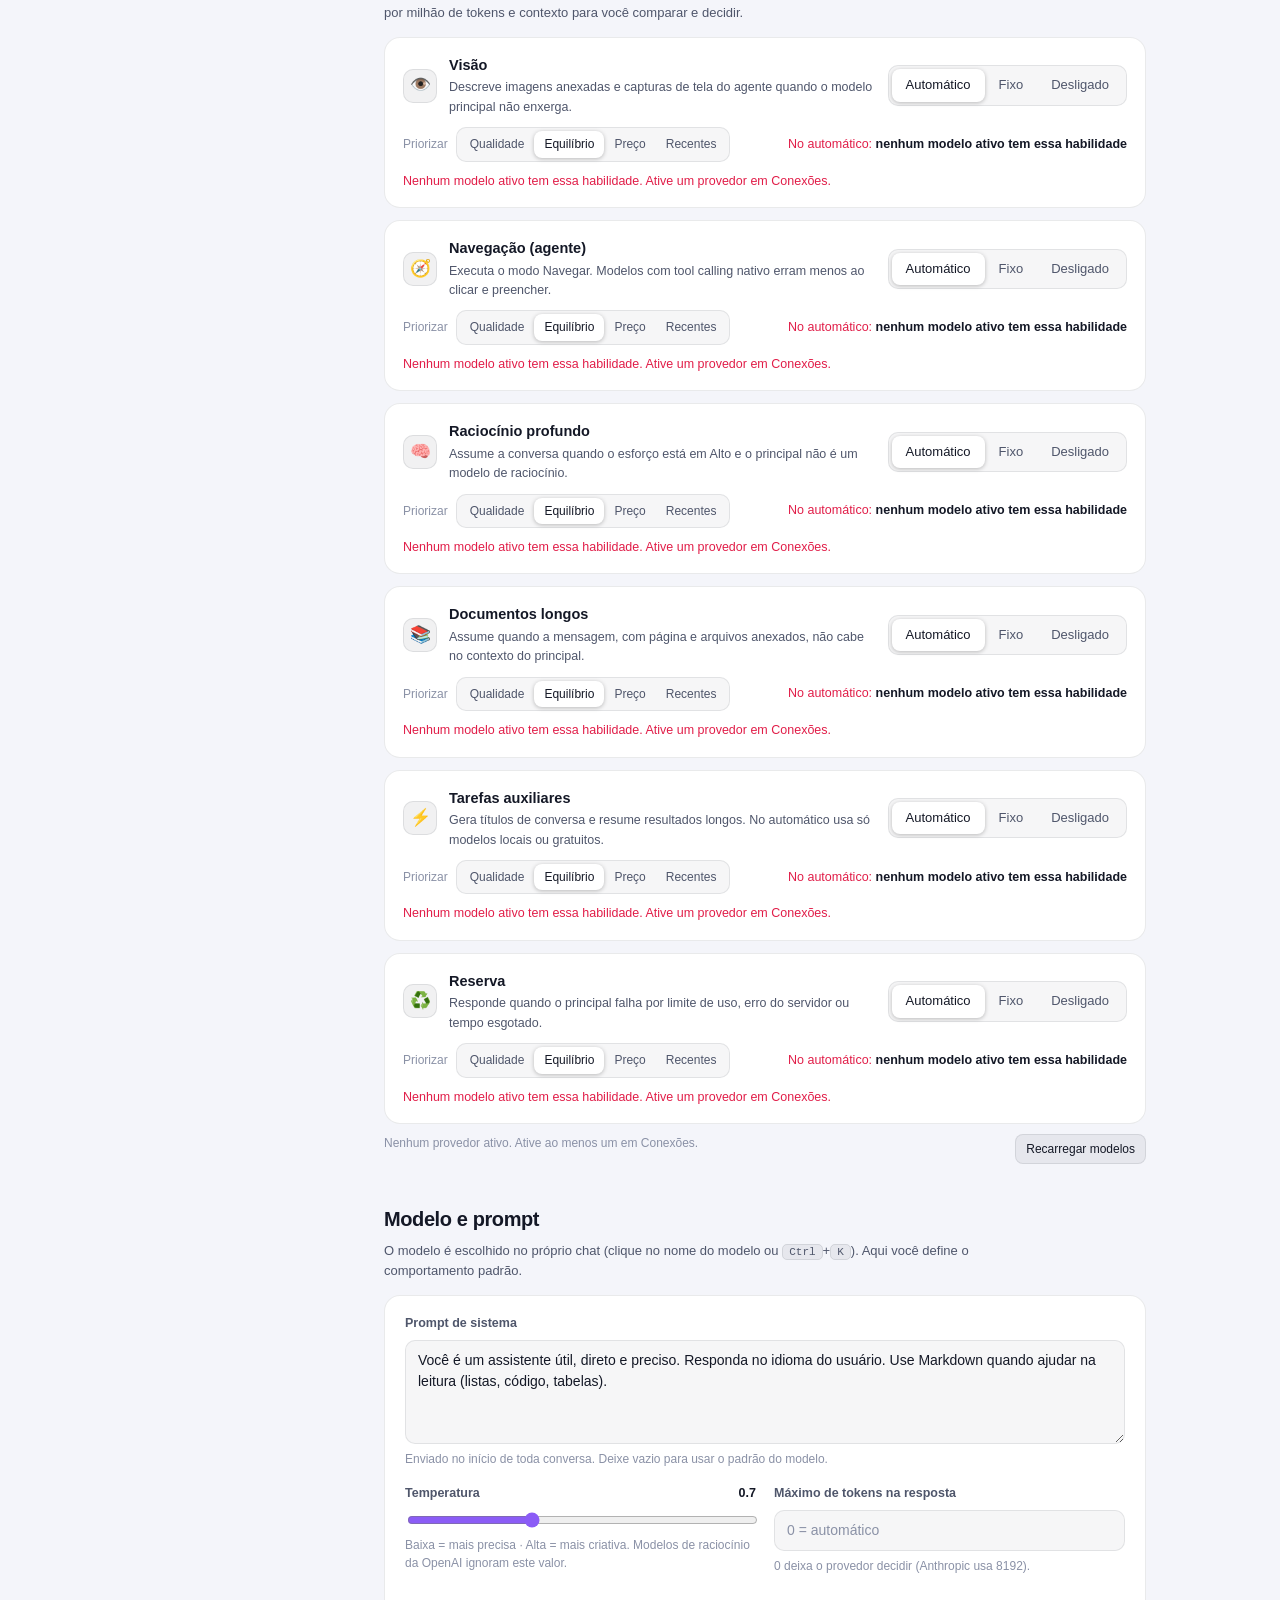
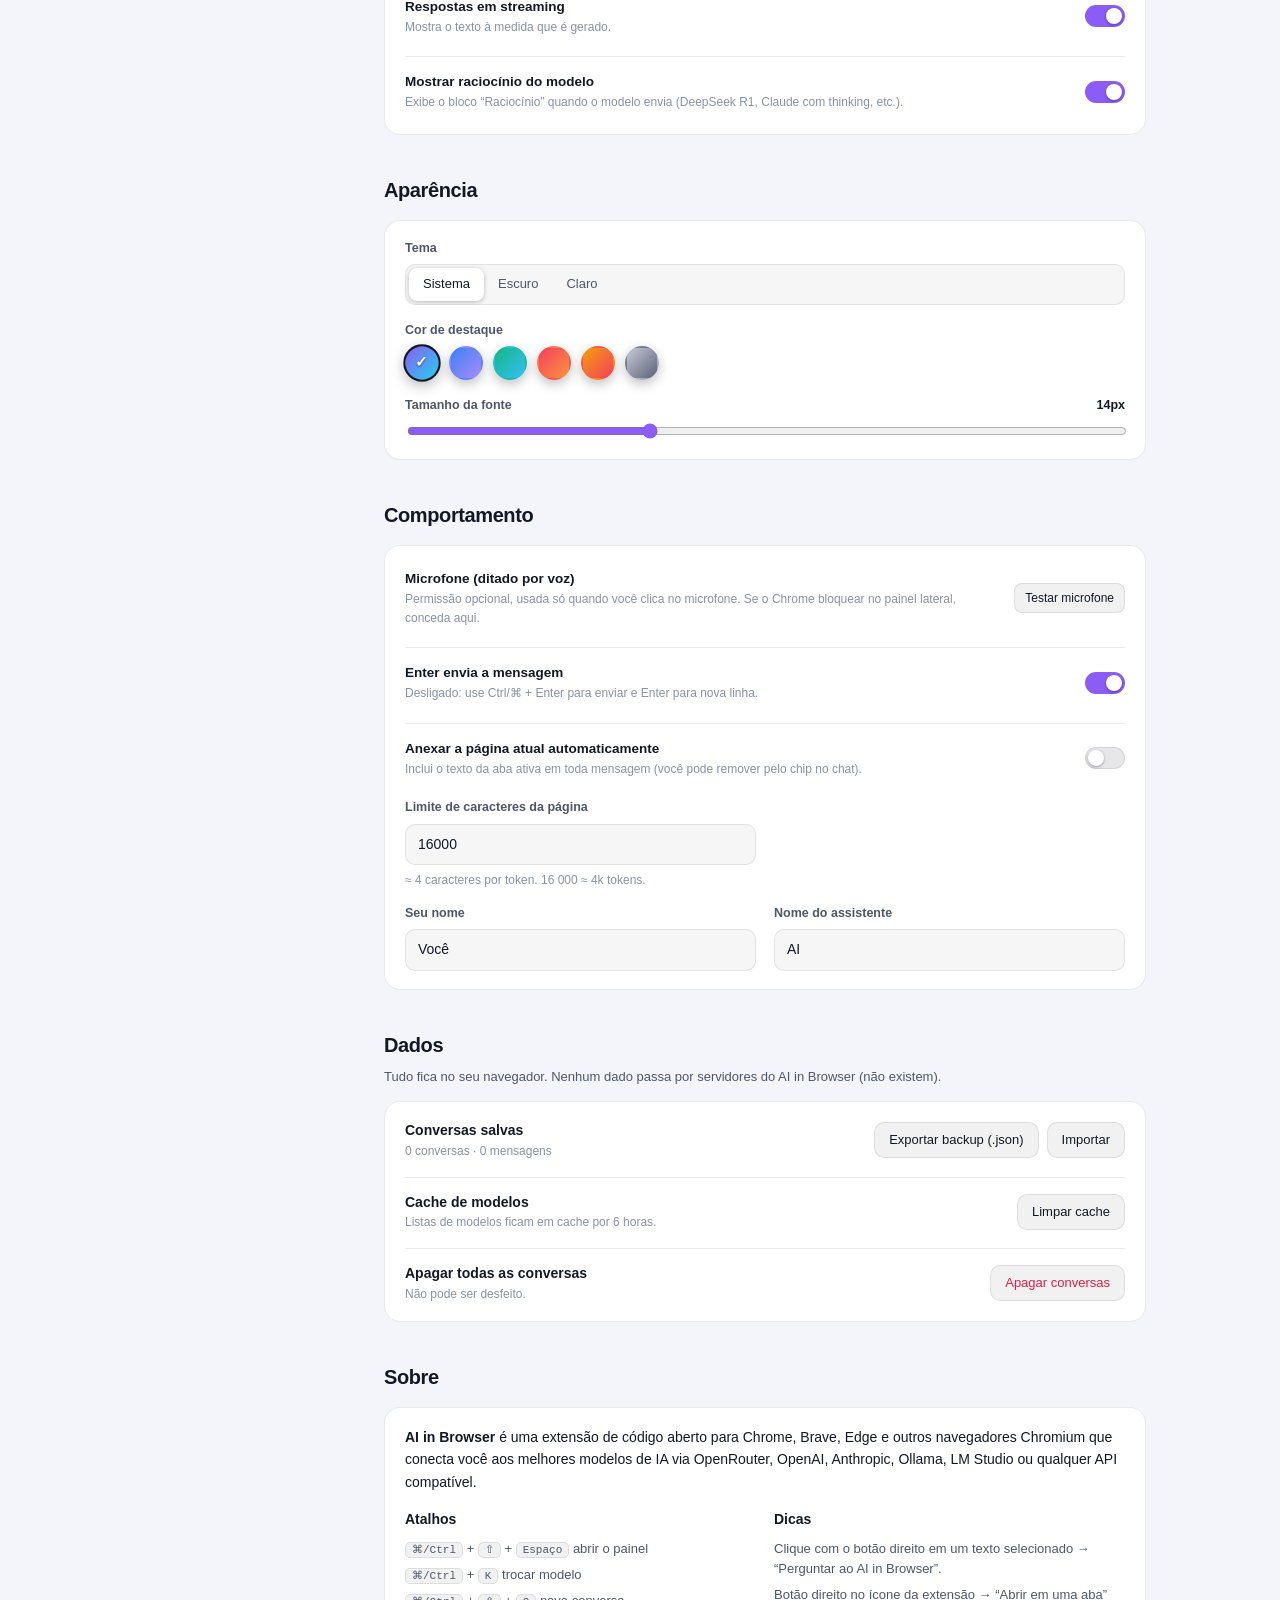
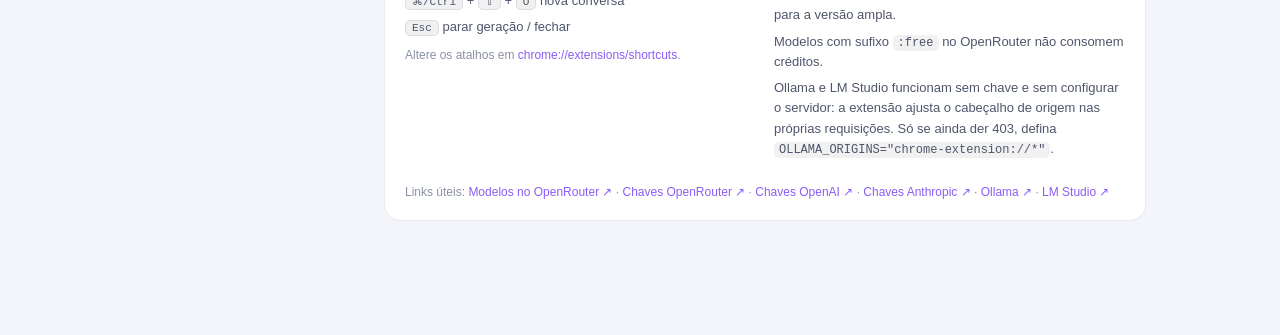
==== commit a24621ba: "feat: busca na web por API e leitura de página sem abrir aba (1.0.4) Até aqui, pesquisar significava" ====
--- a/options.html
+++ b/options.html
@@ -33,6 +33,7 @@
       <nav>
         <a href="#connections" class="nav-link active">Conexões</a>
         <a href="#agent" class="nav-link">Agente (Navegar)</a>
+        <a href="#search" class="nav-link">Busca na web</a>
         <a href="#cooperation" class="nav-link">Cooperação</a>
         <a href="#model" class="nav-link">Modelo e prompt</a>
         <a href="#appearance" class="nav-link">Aparência</a>
@@ -134,6 +135,52 @@
         </div>
       </section>
 
+      <!-- ===== Busca na web ===== -->
+      <section id="search" class="section">
+        <div class="section-head">
+          <h2>Busca na web</h2>
+          <p class="muted">Sem isto, o agente pesquisa abrindo um buscador numa aba e lendo a página inteira, o que custa dezenas de milhares de tokens e mexe nas suas abas. Com um provedor configurado, a consulta sai por HTTP e volta como uma lista curta de resultados.</p>
+        </div>
+        <div class="card">
+          <div class="grid2">
+            <label class="field">
+              <span>Provedor</span>
+              <select id="search-provider" class="input"></select>
+              <em class="tiny" id="search-hint"></em>
+            </label>
+            <label class="field">
+              <span>Resultados por busca <b id="search-max-val">5</b></span>
+              <input id="search-max" type="range" min="1" max="15" step="1" value="5">
+              <em class="tiny">Mais resultados custam mais contexto.</em>
+            </label>
+          </div>
+          <label class="field" id="search-baseurl-row" hidden>
+            <span>Endereço da instância</span>
+            <input id="search-baseurl" class="input" type="url" placeholder="http://localhost:8080" spellcheck="false">
+            <em class="tiny">Na sua instância do SearXNG, ligue o JSON em <code>settings.yml</code> (<code>search.formats: [html, json]</code>) e desligue o <code>server.limiter</code>. Instâncias públicas não funcionam como API.</em>
+          </label>
+          <label class="field" id="search-apikey-row" hidden>
+            <span>Chave da API</span>
+            <input id="search-apikey" class="input" type="password" placeholder="cole a chave" spellcheck="false" autocomplete="off">
+            <em class="tiny">Guardada só neste navegador, como as outras chaves.</em>
+          </label>
+          <label class="field" id="search-conn-row" hidden>
+            <span>Conexão do OpenRouter</span>
+            <select id="search-conn" class="input"></select>
+            <em class="tiny">A busca é cobrada por consulta, além dos tokens do modelo.</em>
+          </label>
+          <div class="toggle-row">
+            <div><b>Permitir ler uma página sem abrir aba</b><div class="tiny">Ferramenta <code>fetch_url</code>: busca o texto de um endereço direto, sem sessão e sem cookies. Não precisa de chave nenhuma e funciona mesmo com a busca desligada.</div></div>
+            <label class="switch"><input id="search-fetchurl" type="checkbox"><span class="track"></span></label>
+          </div>
+          <div class="row">
+            <button id="search-test" class="btn">Testar busca</button>
+            <span id="search-test-out" class="tiny"></span>
+          </div>
+          <p class="tiny">A lista de sites bloqueados de <b>Agente</b> também vale aqui: resultados nesses domínios são omitidos e <code>fetch_url</code> recusa lê-los.</p>
+        </div>
+      </section>
+
       <!-- ===== Cooperação ===== -->
       <section id="cooperation" class="section">
         <div class="section-head">
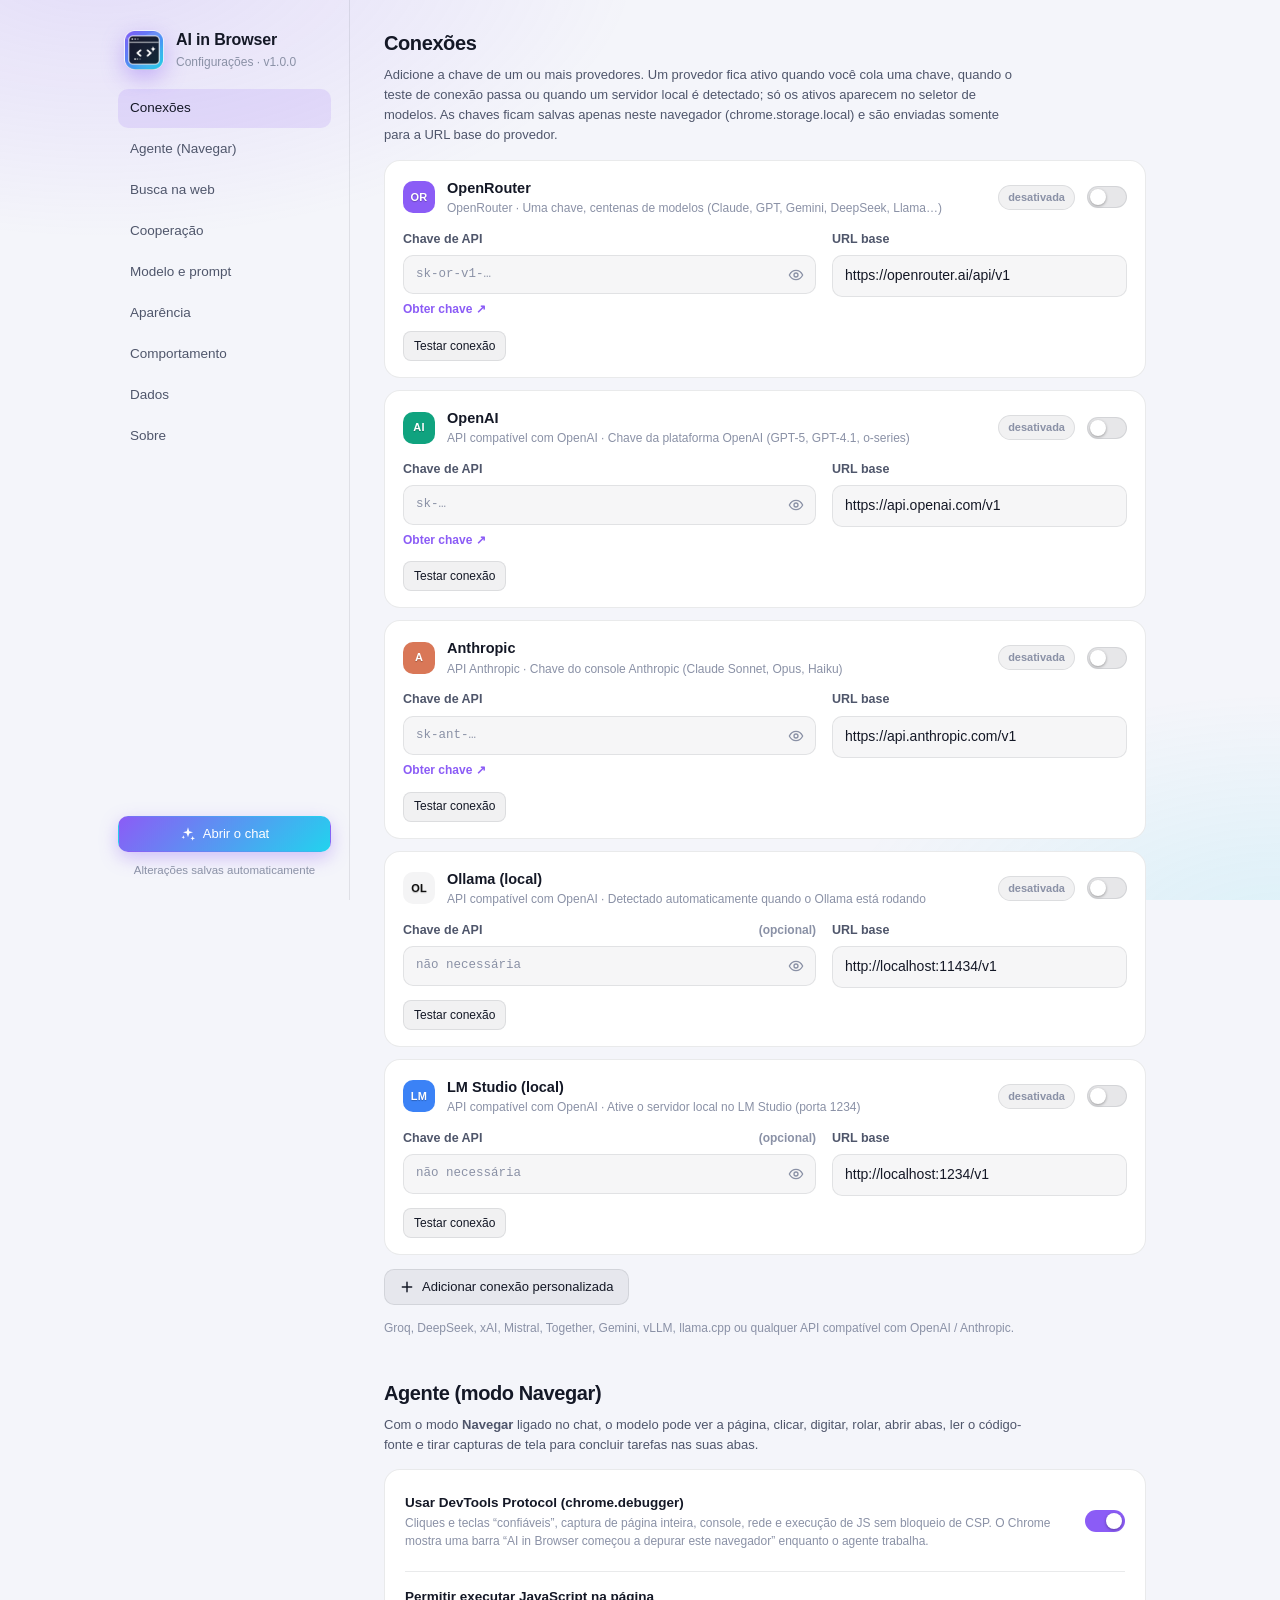
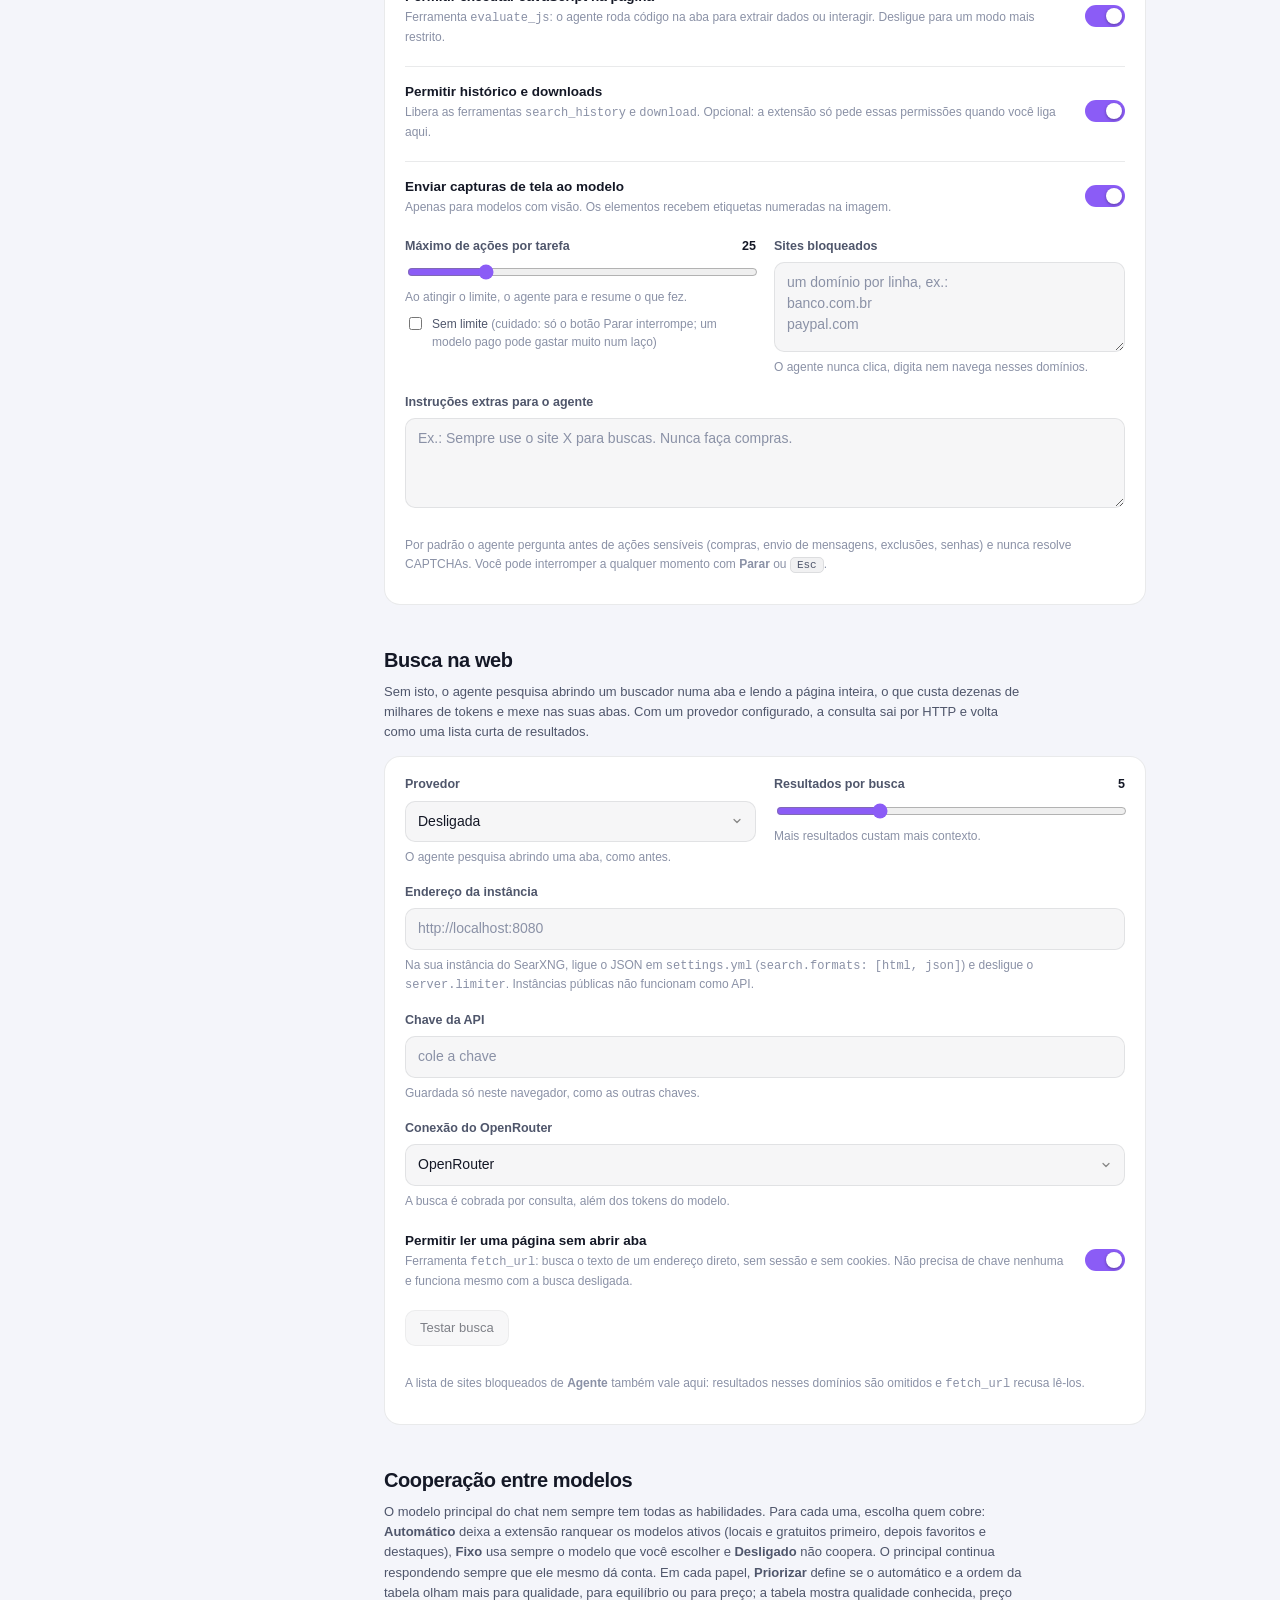
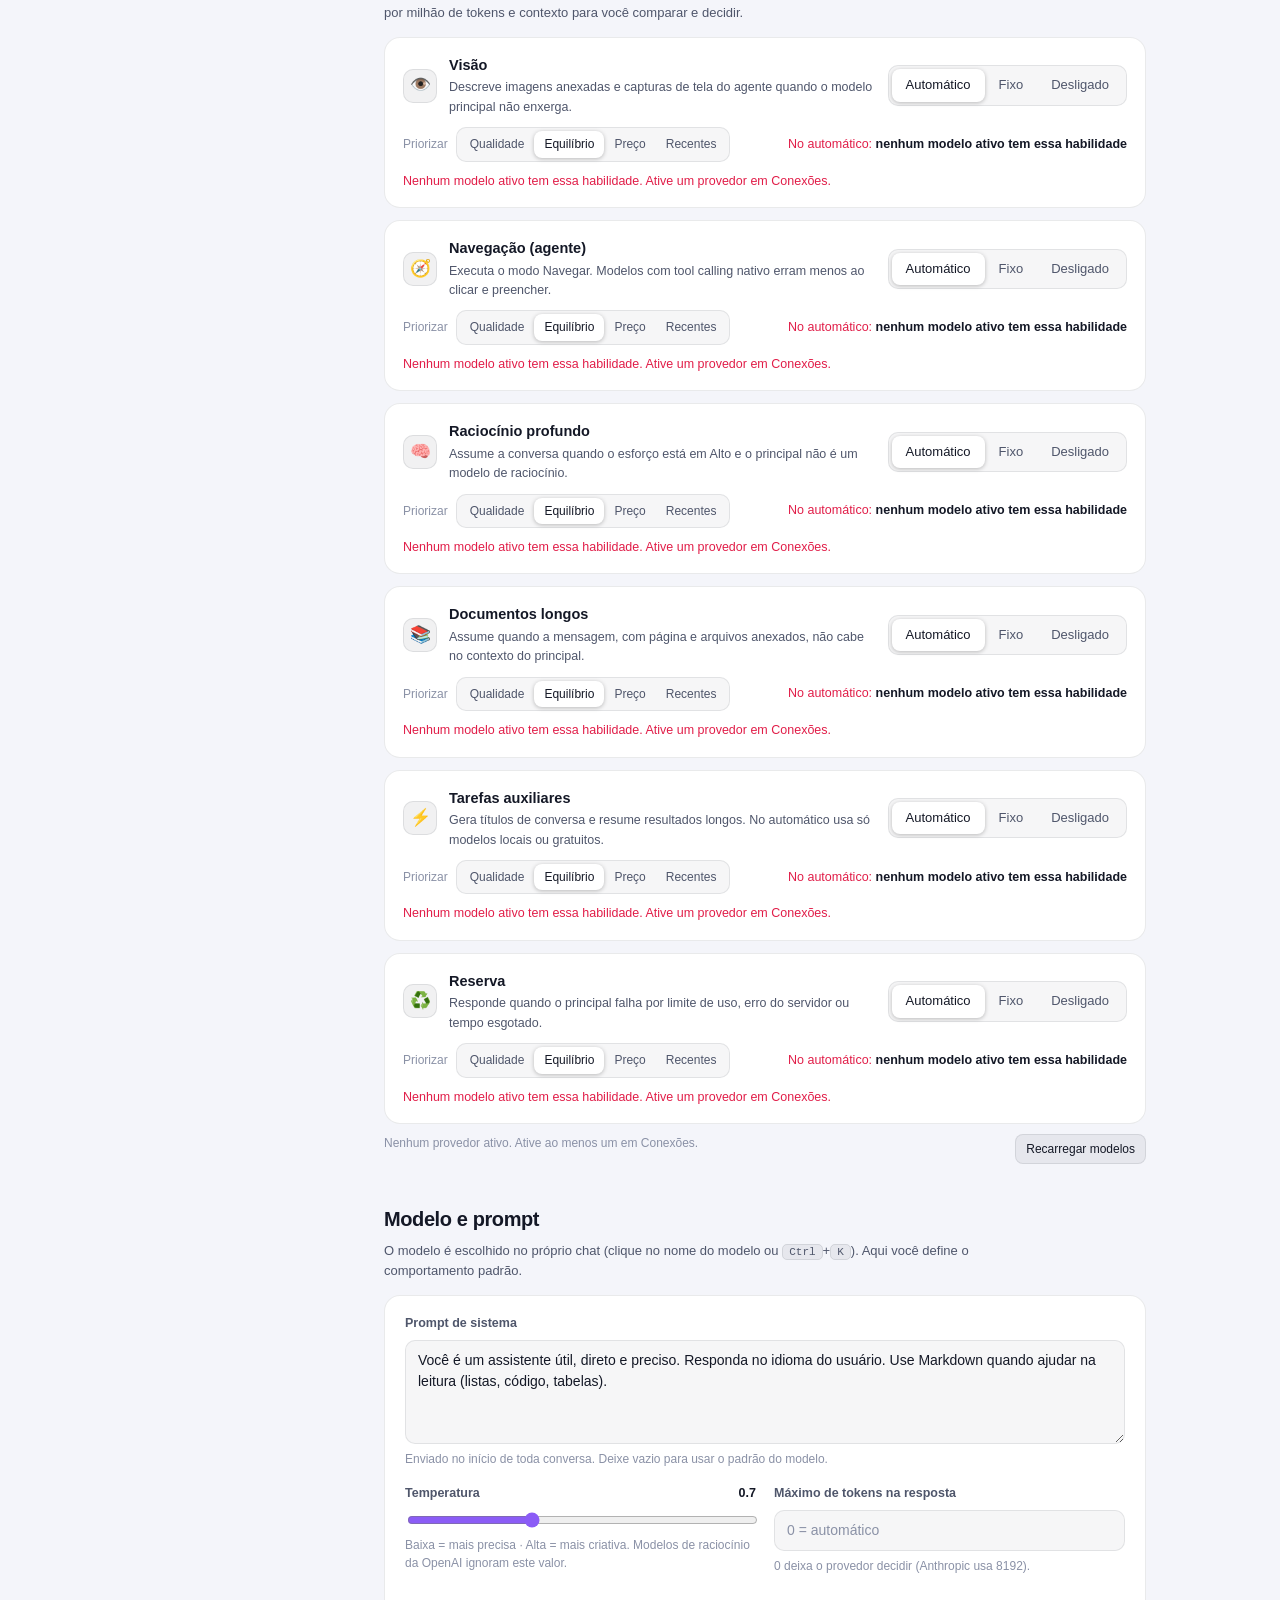
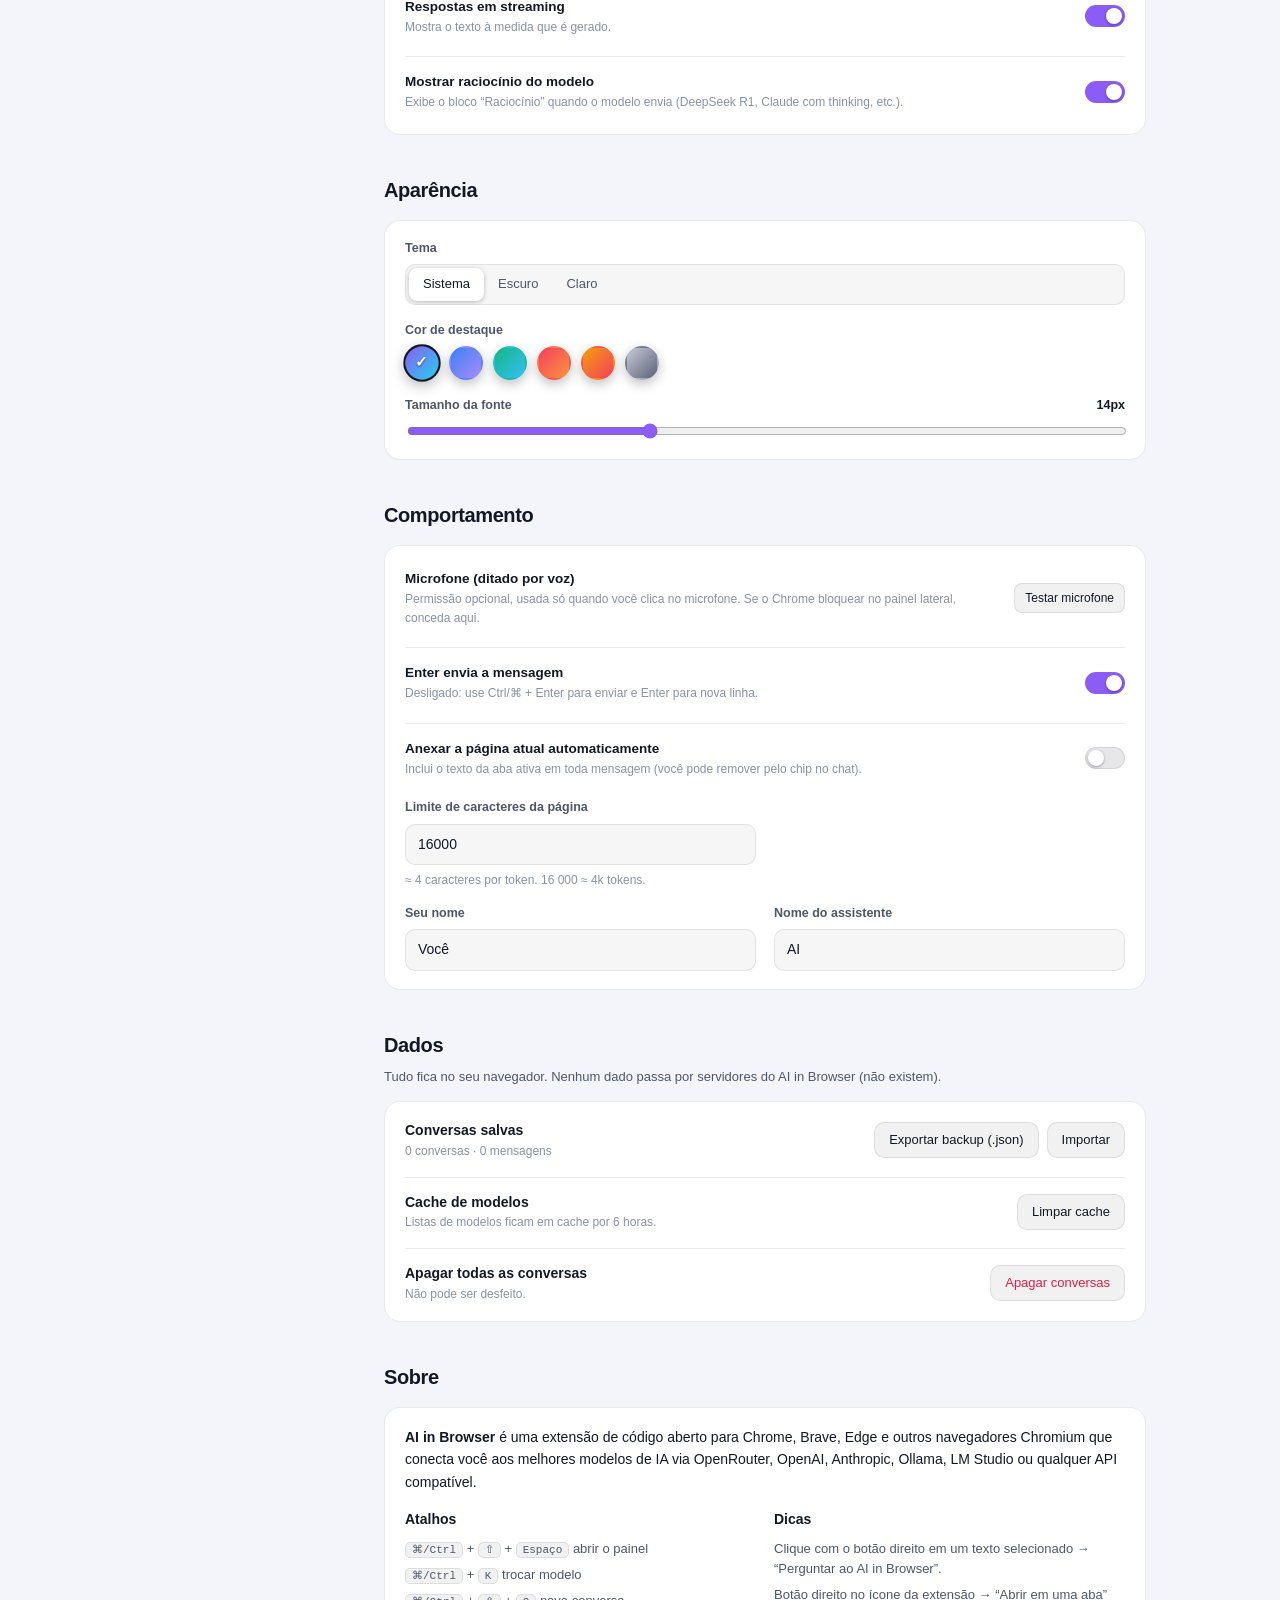
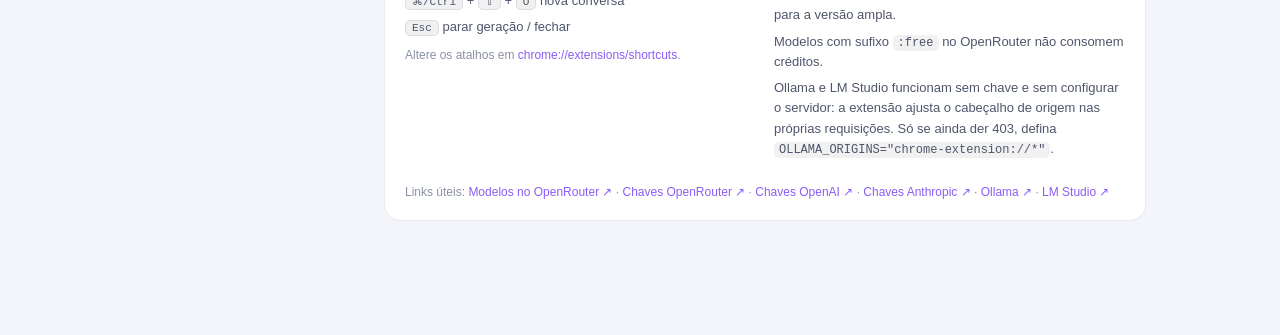
==== commit e75e2c06: "feat: modelo do Navegar no chat e opção de desligar o limite de ações Dois controles que antes exigi" ====
--- a/options.html
+++ b/options.html
@@ -120,6 +120,7 @@
               <span>Máximo de ações por tarefa <b id="steps-val">25</b></span>
               <input id="agent-steps" type="range" min="5" max="100" step="5" value="25">
               <em class="tiny">Ao atingir o limite, o agente para e resume o que fez.</em>
+              <label class="check-inline"><input id="agent-steps-unlimited" type="checkbox"><span>Sem limite <b class="warn-inline">(cuidado: só o botão Parar interrompe; um modelo pago pode gastar muito num laço)</b></span></label>
             </label>
             <label class="field">
               <span>Sites bloqueados</span>
--- a/options.css
+++ b/options.css
@@ -50,6 +50,9 @@
 }
 .card-head { display: flex; align-items: center; gap: 10px; }
 
+.check-inline { display: flex; align-items: flex-start; gap: 7px; font-size: 12px; color: var(--text-2); font-weight: 400; cursor: pointer; margin-top: 2px; }
+.check-inline input { margin-top: 2px; flex: none; }
+.check-inline .warn-inline { color: var(--text-3); font-weight: 400; }
 .field { display: flex; flex-direction: column; gap: 6px; }
 .field > span { font-size: 12.5px; font-weight: 600; color: var(--text-2); display: flex; justify-content: space-between; }
 .field > span b { color: var(--text); font-weight: 600; font-variant-numeric: tabular-nums; }
